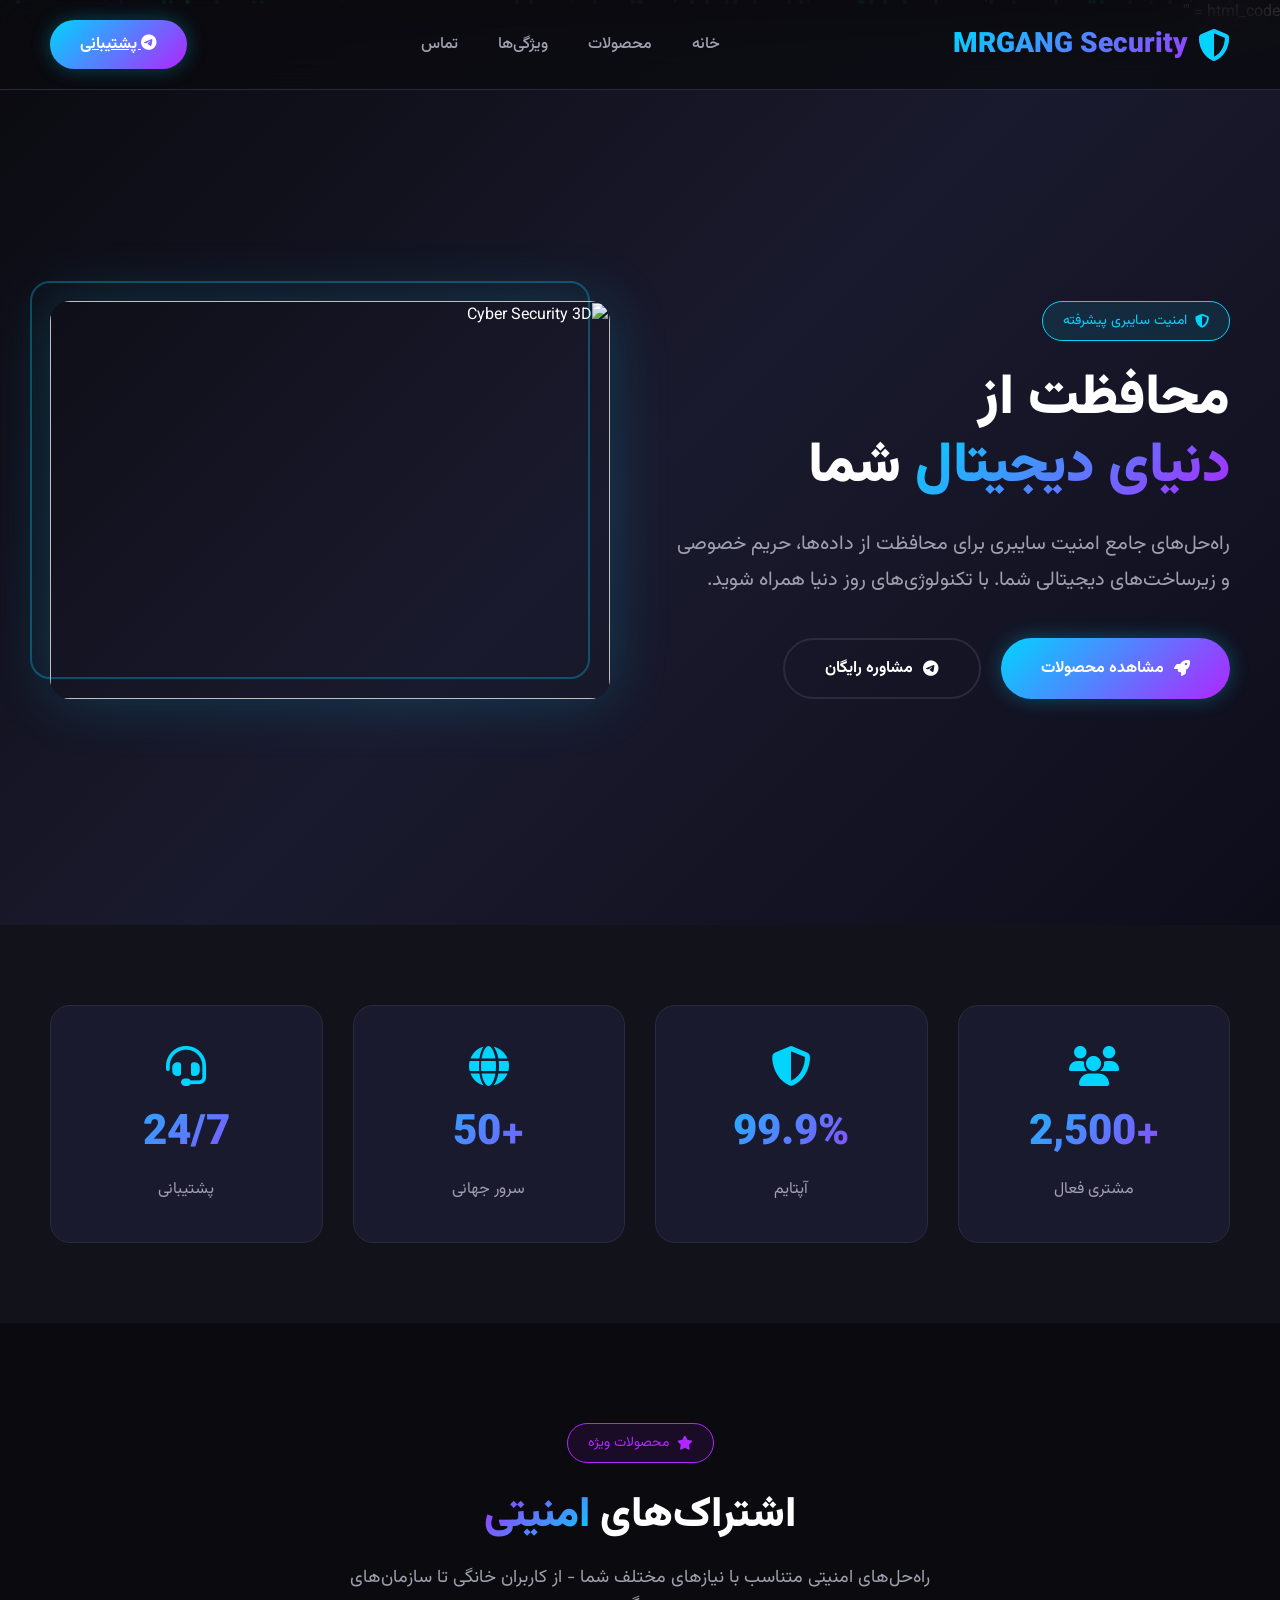
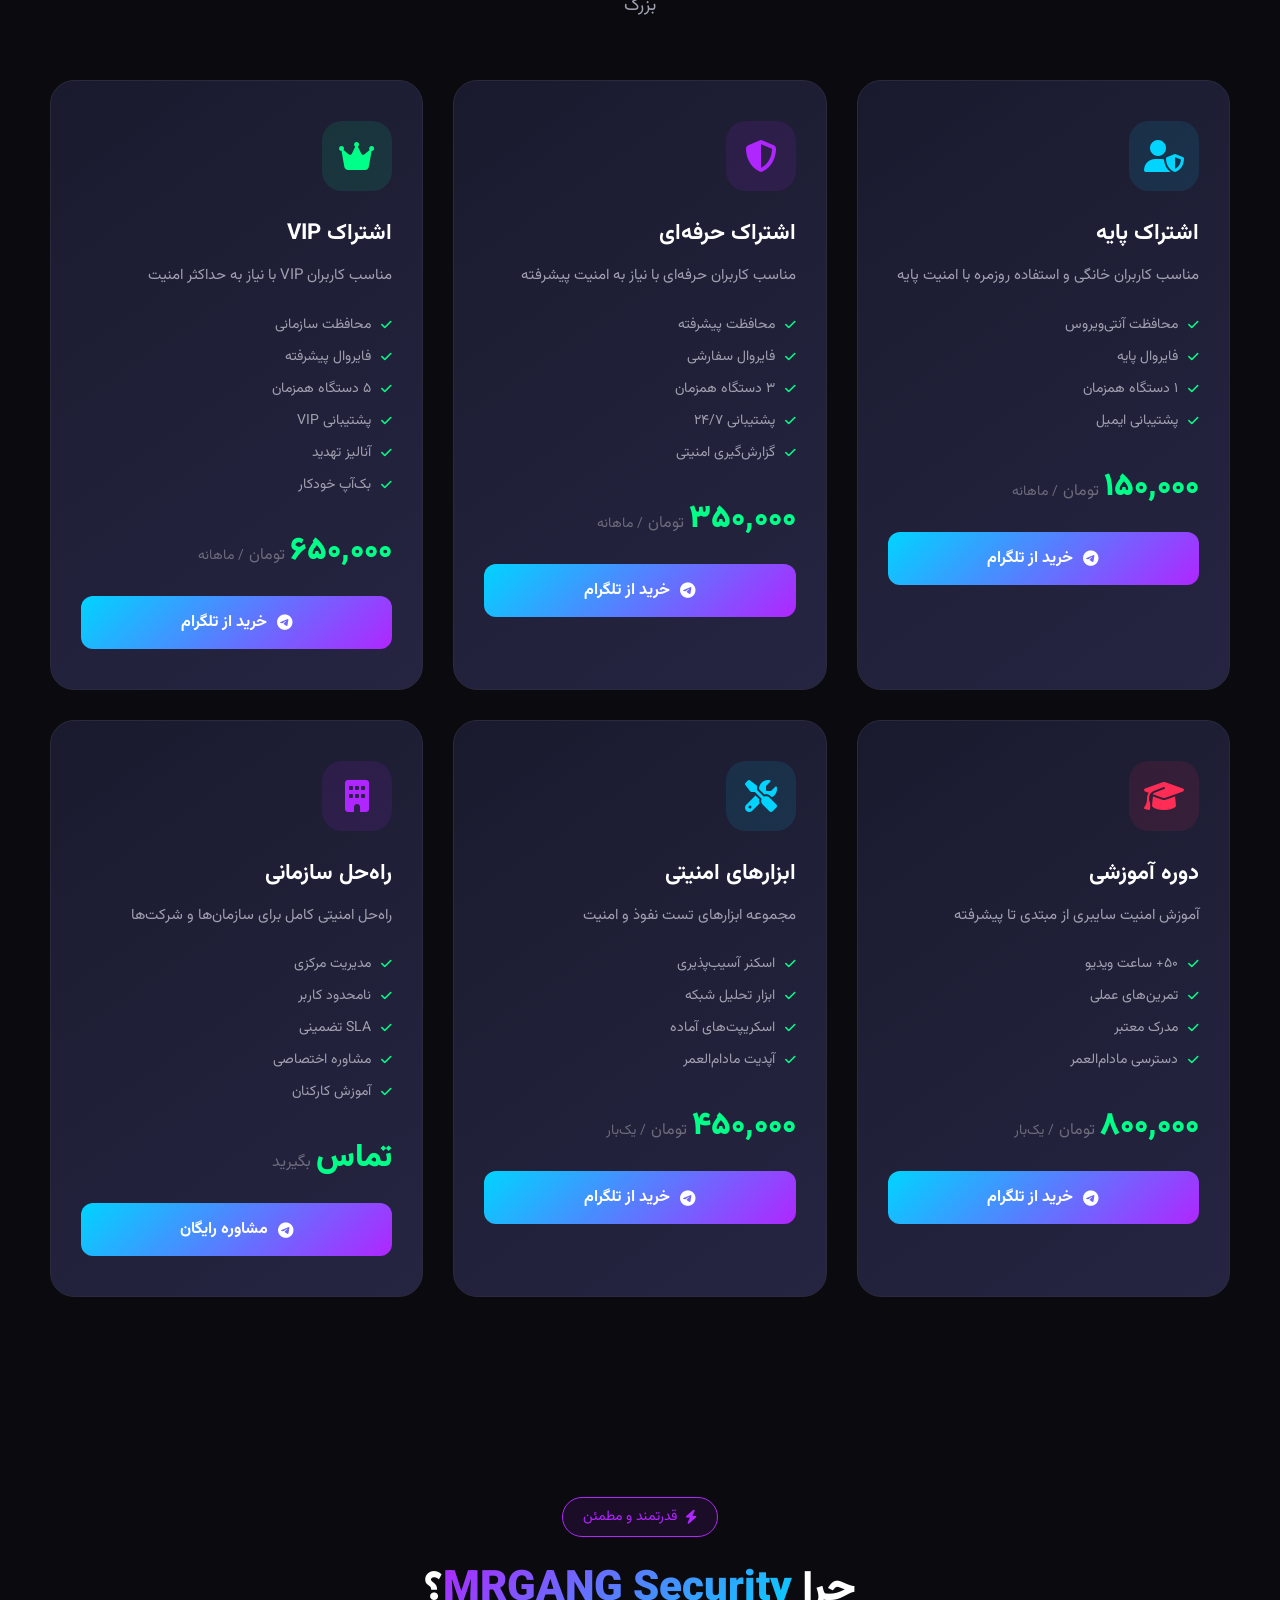
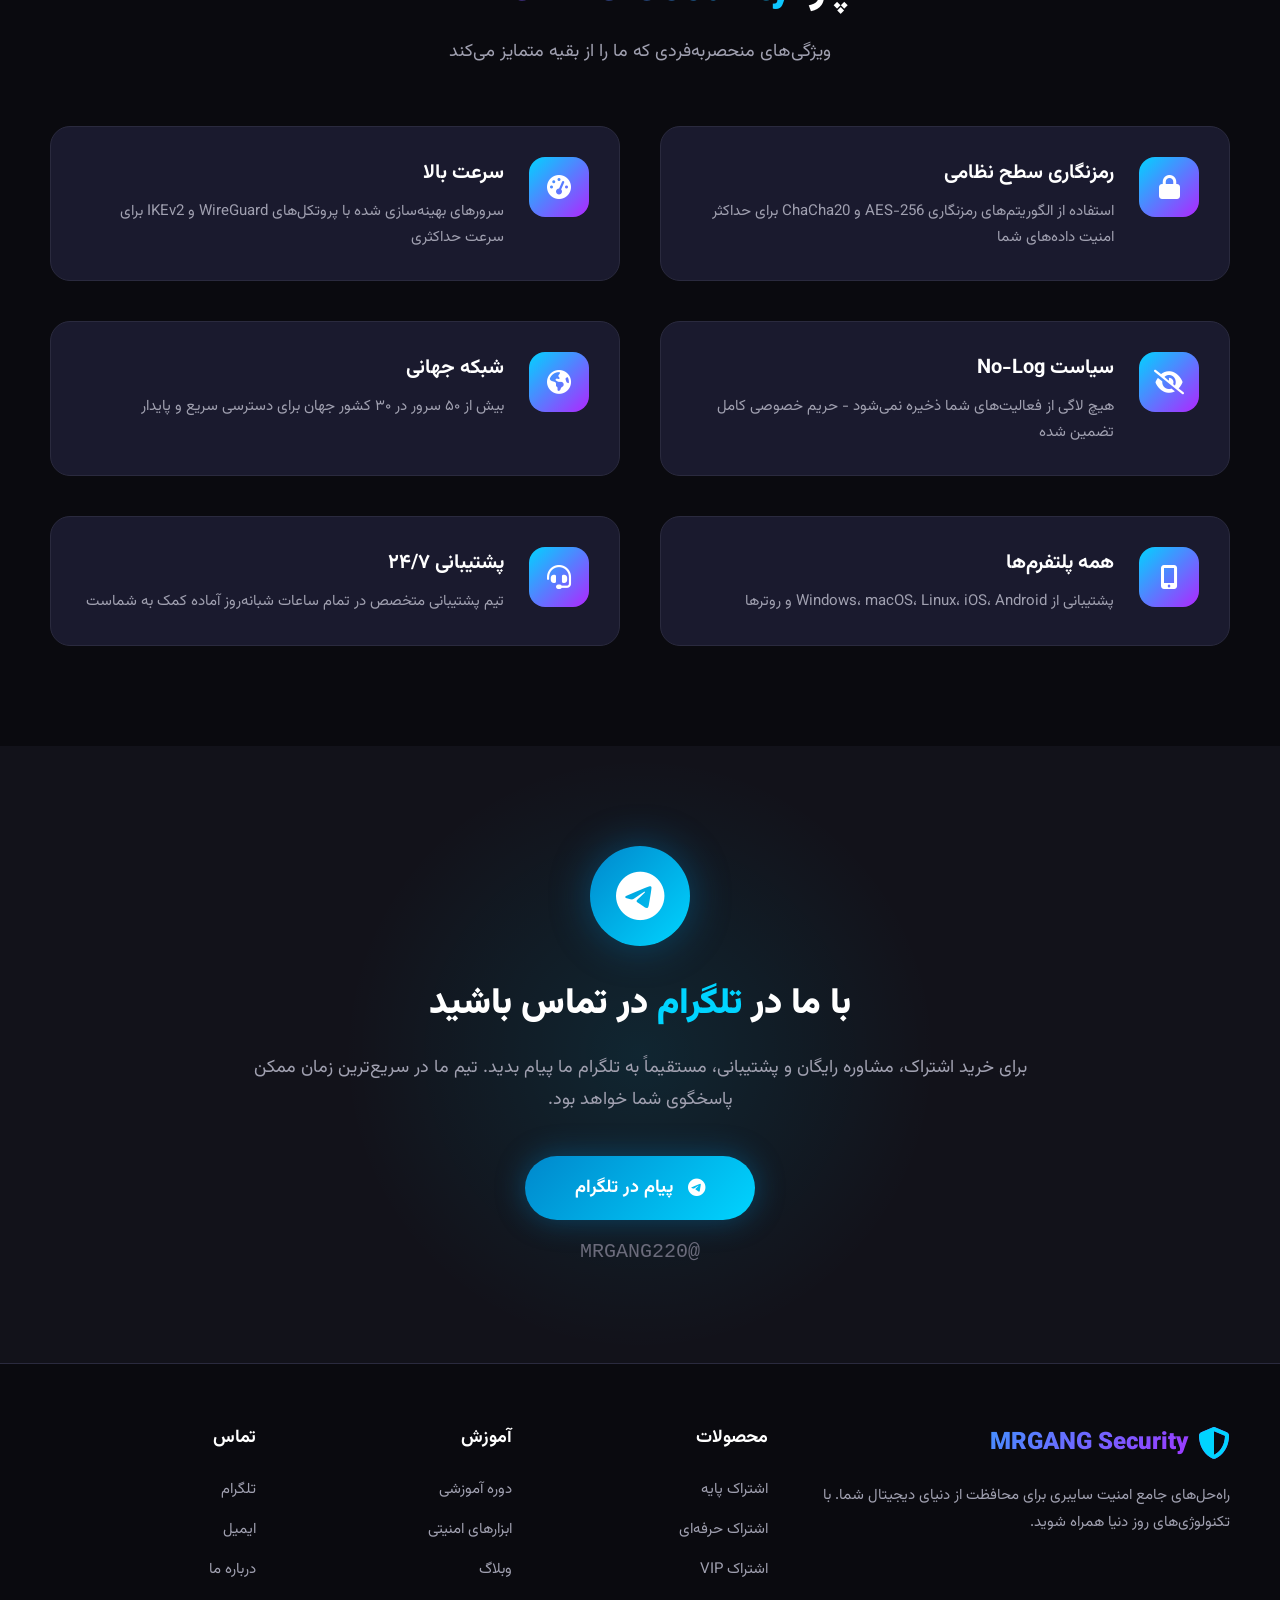
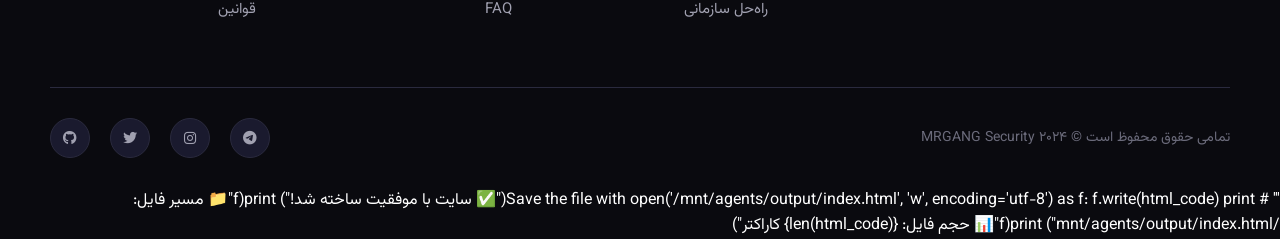
==== index.html @ d1b83704 "Create index.html" ====
html_code = '''<!DOCTYPE html>
<html lang="fa" dir="rtl">
<head>
    <meta charset="UTF-8">
    <meta name="viewport" content="width=device-width, initial-scale=1.0">
    <title>MRGANG Security | امنیت سایبری</title>
    <link href="https://fonts.googleapis.com/css2?family=Vazirmatn:wght@300;400;500;700;900&display=swap" rel="stylesheet">
    <link rel="stylesheet" href="https://cdnjs.cloudflare.com/ajax/libs/font-awesome/6.4.0/css/all.min.css">
    <style>
        :root {
            --bg-primary: #0a0a0f;
            --bg-secondary: #12121a;
            --bg-card: #1a1a2e;
            --bg-card-hover: #252542;
            --neon-blue: #00d4ff;
            --neon-purple: #b026ff;
            --neon-green: #00ff88;
            --neon-red: #ff2d55;
            --text-primary: #ffffff;
            --text-secondary: #a0a0b0;
            --text-muted: #6b6b7b;
            --border: #2a2a3e;
            --gradient-hero: linear-gradient(135deg, #0a0a0f 0%, #1a1a2e 50%, #0d0d1a 100%);
            --gradient-card: linear-gradient(145deg, #1a1a2e 0%, #252542 100%);
            --glow-blue: 0 0 20px rgba(0, 212, 255, 0.3);
            --glow-purple: 0 0 20px rgba(176, 38, 255, 0.3);
        }

        * {
            margin: 0;
            padding: 0;
            box-sizing: border-box;
        }

        body {
            font-family: 'Vazirmatn', sans-serif;
            background: var(--bg-primary);
            color: var(--text-primary);
            overflow-x: hidden;
        }

        /* Scrollbar */
        ::-webkit-scrollbar {
            width: 8px;
        }
        ::-webkit-scrollbar-track {
            background: var(--bg-primary);
        }
        ::-webkit-scrollbar-thumb {
            background: var(--neon-blue);
            border-radius: 4px;
        }

        /* Animations */
        @keyframes float {
            0%, 100% { transform: translateY(0px); }
            50% { transform: translateY(-20px); }
        }
        @keyframes pulse-glow {
            0%, 100% { box-shadow: 0 0 5px var(--neon-blue), 0 0 10px var(--neon-blue); }
            50% { box-shadow: 0 0 20px var(--neon-blue), 0 0 40px var(--neon-blue); }
        }
        @keyframes slide-up {
            from { opacity: 0; transform: translateY(30px); }
            to { opacity: 1; transform: translateY(0); }
        }
        @keyframes fade-in {
            from { opacity: 0; }
            to { opacity: 1; }
        }
        @keyframes gradient-shift {
            0% { background-position: 0% 50%; }
            50% { background-position: 100% 50%; }
            100% { background-position: 0% 50%; }
        }
        @keyframes typing {
            from { width: 0; }
            to { width: 100%; }
        }
        @keyframes blink {
            50% { border-color: transparent; }
        }
        @keyframes rotate-slow {
            from { transform: rotate(0deg); }
            to { transform: rotate(360deg); }
        }
        @keyframes particle-float {
            0% { transform: translateY(100vh) scale(0); opacity: 0; }
            10% { opacity: 1; }
            90% { opacity: 1; }
            100% { transform: translateY(-100vh) scale(1); opacity: 0; }
        }

        /* Particles Background */
        .particles {
            position: fixed;
            top: 0;
            left: 0;
            width: 100%;
            height: 100%;
            pointer-events: none;
            z-index: 0;
            overflow: hidden;
        }
        .particle {
            position: absolute;
            width: 4px;
            height: 4px;
            background: var(--neon-blue);
            border-radius: 50%;
            animation: particle-float 15s infinite linear;
            opacity: 0.6;
        }
        .particle:nth-child(2n) { background: var(--neon-purple); animation-duration: 20s; animation-delay: -5s; }
        .particle:nth-child(3n) { background: var(--neon-green); animation-duration: 25s; animation-delay: -10s; }
        .particle:nth-child(4n) { width: 2px; height: 2px; animation-duration: 18s; }

        /* Navbar */
        .navbar {
            position: fixed;
            top: 0;
            width: 100%;
            padding: 20px 50px;
            display: flex;
            justify-content: space-between;
            align-items: center;
            z-index: 1000;
            background: rgba(10, 10, 15, 0.8);
            backdrop-filter: blur(20px);
            border-bottom: 1px solid var(--border);
            transition: all 0.3s ease;
        }
        .navbar.scrolled {
            padding: 15px 50px;
            background: rgba(10, 10, 15, 0.95);
        }
        .logo {
            font-size: 28px;
            font-weight: 900;
            background: linear-gradient(135deg, var(--neon-blue), var(--neon-purple));
            -webkit-background-clip: text;
            -webkit-text-fill-color: transparent;
            display: flex;
            align-items: center;
            gap: 10px;
        }
        .logo i {
            font-size: 32px;
            -webkit-text-fill-color: var(--neon-blue);
        }
        .nav-links {
            display: flex;
            gap: 40px;
            list-style: none;
        }
        .nav-links a {
            color: var(--text-secondary);
            text-decoration: none;
            font-weight: 500;
            transition: all 0.3s ease;
            position: relative;
        }
        .nav-links a::after {
            content: '';
            position: absolute;
            bottom: -5px;
            right: 0;
            width: 0;
            height: 2px;
            background: var(--neon-blue);
            transition: width 0.3s ease;
        }
        .nav-links a:hover {
            color: var(--neon-blue);
        }
        .nav-links a:hover::after {
            width: 100%;
        }
        .nav-cta {
            padding: 12px 30px;
            background: linear-gradient(135deg, var(--neon-blue), var(--neon-purple));
            border: none;
            border-radius: 50px;
            color: white;
            font-family: 'Vazirmatn', sans-serif;
            font-weight: 700;
            cursor: pointer;
            transition: all 0.3s ease;
            box-shadow: var(--glow-blue);
        }
        .nav-cta:hover {
            transform: translateY(-2px);
            box-shadow: 0 0 30px rgba(0, 212, 255, 0.5);
        }

        /* Hero Section */
        .hero {
            min-height: 100vh;
            display: flex;
            align-items: center;
            justify-content: center;
            padding: 150px 50px 100px;
            position: relative;
            background: var(--gradient-hero);
        }
        .hero-content {
            display: grid;
            grid-template-columns: 1fr 1fr;
            gap: 60px;
            max-width: 1400px;
            width: 100%;
            align-items: center;
        }
        .hero-text {
            animation: slide-up 1s ease-out;
        }
        .hero-badge {
            display: inline-flex;
            align-items: center;
            gap: 8px;
            padding: 8px 20px;
            background: rgba(0, 212, 255, 0.1);
            border: 1px solid var(--neon-blue);
            border-radius: 50px;
            color: var(--neon-blue);
            font-size: 14px;
            margin-bottom: 25px;
            animation: fade-in 1.5s ease-out;
        }
        .hero-badge i {
            animation: pulse-glow 2s infinite;
        }
        .hero-title {
            font-size: 56px;
            font-weight: 900;
            line-height: 1.2;
            margin-bottom: 25px;
        }
        .hero-title span {
            background: linear-gradient(135deg, var(--neon-blue), var(--neon-purple));
            -webkit-background-clip: text;
            -webkit-text-fill-color: transparent;
        }
        .hero-subtitle {
            font-size: 20px;
            color: var(--text-secondary);
            line-height: 1.8;
            margin-bottom: 40px;
        }
        .hero-buttons {
            display: flex;
            gap: 20px;
        }
        .btn-primary {
            padding: 16px 40px;
            background: linear-gradient(135deg, var(--neon-blue), var(--neon-purple));
            border: none;
            border-radius: 50px;
            color: white;
            font-family: 'Vazirmatn', sans-serif;
            font-size: 16px;
            font-weight: 700;
            cursor: pointer;
            transition: all 0.3s ease;
            box-shadow: var(--glow-blue);
            text-decoration: none;
            display: inline-flex;
            align-items: center;
            gap: 10px;
        }
        .btn-primary:hover {
            transform: translateY(-3px);
            box-shadow: 0 0 40px rgba(0, 212, 255, 0.5);
        }
        .btn-secondary {
            padding: 16px 40px;
            background: transparent;
            border: 2px solid var(--border);
            border-radius: 50px;
            color: var(--text-primary);
            font-family: 'Vazirmatn', sans-serif;
            font-size: 16px;
            font-weight: 700;
            cursor: pointer;
            transition: all 0.3s ease;
            text-decoration: none;
            display: inline-flex;
            align-items: center;
            gap: 10px;
        }
        .btn-secondary:hover {
            border-color: var(--neon-blue);
            color: var(--neon-blue);
            box-shadow: var(--glow-blue);
        }

        .hero-image {
            position: relative;
            animation: float 6s ease-in-out infinite;
        }
        .hero-image img {
            width: 100%;
            max-width: 600px;
            border-radius: 20px;
            box-shadow: 0 0 60px rgba(0, 212, 255, 0.2);
        }
        .hero-image::before {
            content: '';
            position: absolute;
            top: -20px;
            left: -20px;
            right: 20px;
            bottom: 20px;
            border: 2px solid var(--neon-blue);
            border-radius: 20px;
            opacity: 0.3;
            animation: rotate-slow 20s linear infinite;
        }

        /* Stats Section */
        .stats {
            padding: 80px 50px;
            background: var(--bg-secondary);
            position: relative;
        }
        .stats-grid {
            display: grid;
            grid-template-columns: repeat(4, 1fr);
            gap: 30px;
            max-width: 1200px;
            margin: 0 auto;
        }
        .stat-card {
            text-align: center;
            padding: 40px 20px;
            background: var(--bg-card);
            border-radius: 20px;
            border: 1px solid var(--border);
            transition: all 0.3s ease;
        }
        .stat-card:hover {
            transform: translateY(-10px);
            border-color: var(--neon-blue);
            box-shadow: var(--glow-blue);
        }
        .stat-icon {
            font-size: 40px;
            color: var(--neon-blue);
            margin-bottom: 15px;
        }
        .stat-number {
            font-size: 42px;
            font-weight: 900;
            background: linear-gradient(135deg, var(--neon-blue), var(--neon-purple));
            -webkit-background-clip: text;
            -webkit-text-fill-color: transparent;
            margin-bottom: 10px;
        }
        .stat-label {
            color: var(--text-secondary);
            font-size: 16px;
        }

        /* Products Section */
        .products {
            padding: 100px 50px;
            position: relative;
        }
        .section-header {
            text-align: center;
            margin-bottom: 60px;
        }
        .section-badge {
            display: inline-flex;
            align-items: center;
            gap: 8px;
            padding: 8px 20px;
            background: rgba(176, 38, 255, 0.1);
            border: 1px solid var(--neon-purple);
            border-radius: 50px;
            color: var(--neon-purple);
            font-size: 14px;
            margin-bottom: 20px;
        }
        .section-title {
            font-size: 42px;
            font-weight: 900;
            margin-bottom: 15px;
        }
        .section-title span {
            background: linear-gradient(135deg, var(--neon-purple), var(--neon-blue));
            -webkit-background-clip: text;
            -webkit-text-fill-color: transparent;
        }
        .section-desc {
            color: var(--text-secondary);
            font-size: 18px;
            max-width: 600px;
            margin: 0 auto;
        }

        .products-grid {
            display: grid;
            grid-template-columns: repeat(3, 1fr);
            gap: 30px;
            max-width: 1200px;
            margin: 0 auto;
        }
        .product-card {
            background: var(--gradient-card);
            border-radius: 24px;
            border: 1px solid var(--border);
            padding: 40px 30px;
            transition: all 0.4s ease;
            position: relative;
            overflow: hidden;
        }
        .product-card::before {
            content: '';
            position: absolute;
            top: 0;
            left: 0;
            width: 100%;
            height: 4px;
            background: linear-gradient(90deg, var(--neon-blue), var(--neon-purple));
            transform: scaleX(0);
            transition: transform 0.4s ease;
        }
        .product-card:hover::before {
            transform: scaleX(1);
        }
        .product-card:hover {
            transform: translateY(-10px);
            border-color: var(--neon-blue);
            box-shadow: var(--glow-blue);
        }
        .product-icon {
            width: 70px;
            height: 70px;
            border-radius: 20px;
            display: flex;
            align-items: center;
            justify-content: center;
            font-size: 32px;
            margin-bottom: 25px;
            background: rgba(0, 212, 255, 0.1);
            color: var(--neon-blue);
        }
        .product-card:nth-child(2) .product-icon { background: rgba(176, 38, 255, 0.1); color: var(--neon-purple); }
        .product-card:nth-child(3) .product-icon { background: rgba(0, 255, 136, 0.1); color: var(--neon-green); }
        .product-card:nth-child(4) .product-icon { background: rgba(255, 45, 85, 0.1); color: var(--neon-red); }
        .product-card:nth-child(5) .product-icon { background: rgba(0, 212, 255, 0.1); color: var(--neon-blue); }
        .product-card:nth-child(6) .product-icon { background: rgba(176, 38, 255, 0.1); color: var(--neon-purple); }
        .product-name {
            font-size: 22px;
            font-weight: 700;
            margin-bottom: 12px;
        }
        .product-desc {
            color: var(--text-secondary);
            font-size: 15px;
            line-height: 1.7;
            margin-bottom: 25px;
        }
        .product-features {
            list-style: none;
            margin-bottom: 30px;
        }
        .product-features li {
            display: flex;
            align-items: center;
            gap: 10px;
            color: var(--text-secondary);
            font-size: 14px;
            margin-bottom: 10px;
        }
        .product-features li i {
            color: var(--neon-green);
            font-size: 12px;
        }
        .product-price {
            display: flex;
            align-items: baseline;
            gap: 5px;
            margin-bottom: 20px;
        }
        .price {
            font-size: 32px;
            font-weight: 900;
            color: var(--neon-green);
        }
        .currency {
            font-size: 16px;
            color: var(--text-muted);
        }
        .period {
            font-size: 14px;
            color: var(--text-muted);
        }
        .buy-btn {
            width: 100%;
            padding: 14px;
            background: linear-gradient(135deg, var(--neon-blue), var(--neon-purple));
            border: none;
            border-radius: 12px;
            color: white;
            font-family: 'Vazirmatn', sans-serif;
            font-size: 16px;
            font-weight: 700;
            cursor: pointer;
            transition: all 0.3s ease;
            display: flex;
            align-items: center;
            justify-content: center;
            gap: 10px;
            text-decoration: none;
        }
        .buy-btn:hover {
            transform: scale(1.02);
            box-shadow: 0 0 30px rgba(0, 212, 255, 0.4);
        }

        /* Telegram Section */
        .telegram-section {
            padding: 100px 50px;
            background: var(--bg-secondary);
            position: relative;
            overflow: hidden;
        }
        .telegram-section::before {
            content: '';
            position: absolute;
            top: 50%;
            left: 50%;
            transform: translate(-50%, -50%);
            width: 600px;
            height: 600px;
            background: radial-gradient(circle, rgba(0, 212, 255, 0.1) 0%, transparent 70%);
            pointer-events: none;
        }
        .telegram-container {
            max-width: 800px;
            margin: 0 auto;
            text-align: center;
            position: relative;
            z-index: 1;
        }
        .telegram-icon {
            width: 100px;
            height: 100px;
            background: linear-gradient(135deg, #0088cc, #00d4ff);
            border-radius: 50%;
            display: flex;
            align-items: center;
            justify-content: center;
            font-size: 50px;
            color: white;
            margin: 0 auto 30px;
            box-shadow: 0 0 40px rgba(0, 136, 204, 0.4);
            animation: float 4s ease-in-out infinite;
        }
        .telegram-title {
            font-size: 36px;
            font-weight: 900;
            margin-bottom: 20px;
        }
        .telegram-title span {
            color: #00d4ff;
        }
        .telegram-desc {
            color: var(--text-secondary);
            font-size: 18px;
            line-height: 1.8;
            margin-bottom: 40px;
        }
        .telegram-btn {
            display: inline-flex;
            align-items: center;
            gap: 15px;
            padding: 18px 50px;
            background: linear-gradient(135deg, #0088cc, #00d4ff);
            border: none;
            border-radius: 50px;
            color: white;
            font-family: 'Vazirmatn', sans-serif;
            font-size: 18px;
            font-weight: 700;
            cursor: pointer;
            transition: all 0.3s ease;
            text-decoration: none;
            box-shadow: 0 0 30px rgba(0, 136, 204, 0.4);
        }
        .telegram-btn:hover {
            transform: translateY(-3px);
            box-shadow: 0 0 50px rgba(0, 136, 204, 0.6);
        }
        .telegram-username {
            margin-top: 20px;
            font-size: 20px;
            color: var(--text-muted);
            font-family: monospace;
        }

        /* Features Section */
        .features {
            padding: 100px 50px;
        }
        .features-grid {
            display: grid;
            grid-template-columns: repeat(2, 1fr);
            gap: 40px;
            max-width: 1200px;
            margin: 0 auto;
        }
        .feature-item {
            display: flex;
            gap: 25px;
            padding: 30px;
            background: var(--bg-card);
            border-radius: 20px;
            border: 1px solid var(--border);
            transition: all 0.3s ease;
        }
        .feature-item:hover {
            border-color: var(--neon-blue);
            transform: translateX(-10px);
            box-shadow: var(--glow-blue);
        }
        .feature-icon {
            min-width: 60px;
            height: 60px;
            border-radius: 16px;
            background: linear-gradient(135deg, var(--neon-blue), var(--neon-purple));
            display: flex;
            align-items: center;
            justify-content: center;
            font-size: 24px;
            color: white;
        }
        .feature-content h3 {
            font-size: 20px;
            font-weight: 700;
            margin-bottom: 10px;
        }
        .feature-content p {
            color: var(--text-secondary);
            font-size: 15px;
            line-height: 1.7;
        }

        /* Footer */
        .footer {
            padding: 60px 50px 30px;
            background: var(--bg-primary);
            border-top: 1px solid var(--border);
        }
        .footer-content {
            max-width: 1200px;
            margin: 0 auto;
            display: grid;
            grid-template-columns: 2fr 1fr 1fr 1fr;
            gap: 50px;
            margin-bottom: 50px;
        }
        .footer-brand .logo {
            margin-bottom: 20px;
            font-size: 24px;
        }
        .footer-brand p {
            color: var(--text-secondary);
            line-height: 1.8;
            font-size: 15px;
        }
        .footer-links h4 {
            font-size: 18px;
            font-weight: 700;
            margin-bottom: 25px;
            color: var(--text-primary);
        }
        .footer-links ul {
            list-style: none;
        }
        .footer-links li {
            margin-bottom: 15px;
        }
        .footer-links a {
            color: var(--text-secondary);
            text-decoration: none;
            transition: all 0.3s ease;
            font-size: 15px;
        }
        .footer-links a:hover {
            color: var(--neon-blue);
            padding-right: 5px;
        }
        .footer-bottom {
            max-width: 1200px;
            margin: 0 auto;
            padding-top: 30px;
            border-top: 1px solid var(--border);
            display: flex;
            justify-content: space-between;
            align-items: center;
            color: var(--text-muted);
            font-size: 14px;
        }
        .social-links {
            display: flex;
            gap: 20px;
        }
        .social-links a {
            width: 40px;
            height: 40px;
            border-radius: 50%;
            background: var(--bg-card);
            border: 1px solid var(--border);
            display: flex;
            align-items: center;
            justify-content: center;
            color: var(--text-secondary);
            text-decoration: none;
            transition: all 0.3s ease;
        }
        .social-links a:hover {
            background: var(--neon-blue);
            color: var(--bg-primary);
            border-color: var(--neon-blue);
            transform: translateY(-3px);
        }

        /* Mobile Menu */
        .mobile-menu-btn {
            display: none;
            font-size: 24px;
            color: var(--text-primary);
            cursor: pointer;
            background: none;
            border: none;
        }

        /* Responsive */
        @media (max-width: 1024px) {
            .hero-content {
                grid-template-columns: 1fr;
                text-align: center;
            }
            .hero-image {
                order: -1;
            }
            .hero-buttons {
                justify-content: center;
            }
            .products-grid {
                grid-template-columns: repeat(2, 1fr);
            }
            .stats-grid {
                grid-template-columns: repeat(2, 1fr);
            }
            .features-grid {
                grid-template-columns: 1fr;
            }
            .footer-content {
                grid-template-columns: 1fr 1fr;
            }
        }

        @media (max-width: 768px) {
            .navbar {
                padding: 15px 20px;
            }
            .nav-links {
                display: none;
            }
            .mobile-menu-btn {
                display: block;
            }
            .hero {
                padding: 120px 20px 60px;
            }
            .hero-title {
                font-size: 36px;
            }
            .hero-buttons {
                flex-direction: column;
            }
            .products-grid {
                grid-template-columns: 1fr;
            }
            .stats-grid {
                grid-template-columns: 1fr;
            }
            .footer-content {
                grid-template-columns: 1fr;
                text-align: center;
            }
            .social-links {
                justify-content: center;
            }
            .footer-bottom {
                flex-direction: column;
                gap: 20px;
                text-align: center;
            }
        }

        /* Modal */
        .modal-overlay {
            display: none;
            position: fixed;
            top: 0;
            left: 0;
            width: 100%;
            height: 100%;
            background: rgba(0, 0, 0, 0.8);
            backdrop-filter: blur(10px);
            z-index: 2000;
            justify-content: center;
            align-items: center;
            padding: 20px;
        }
        .modal-overlay.active {
            display: flex;
        }
        .modal {
            background: var(--bg-card);
            border-radius: 24px;
            border: 1px solid var(--border);
            padding: 40px;
            max-width: 500px;
            width: 100%;
            text-align: center;
            animation: slide-up 0.3s ease-out;
        }
        .modal-icon {
            width: 80px;
            height: 80px;
            background: linear-gradient(135deg, var(--neon-blue), var(--neon-purple));
            border-radius: 50%;
            display: flex;
            align-items: center;
            justify-content: center;
            font-size: 36px;
            color: white;
            margin: 0 auto 25px;
        }
        .modal h3 {
            font-size: 24px;
            margin-bottom: 15px;
        }
        .modal p {
            color: var(--text-secondary);
            margin-bottom: 30px;
            line-height: 1.7;
        }
        .modal-btn {
            display: inline-flex;
            align-items: center;
            gap: 10px;
            padding: 14px 40px;
            background: linear-gradient(135deg, #0088cc, #00d4ff);
            border: none;
            border-radius: 50px;
            color: white;
            font-family: 'Vazirmatn', sans-serif;
            font-size: 16px;
            font-weight: 700;
            cursor: pointer;
            text-decoration: none;
            transition: all 0.3s ease;
        }
        .modal-btn:hover {
            transform: translateY(-2px);
            box-shadow: 0 0 30px rgba(0, 136, 204, 0.4);
        }
        .modal-close {
            position: absolute;
            top: 20px;
            left: 20px;
            width: 40px;
            height: 40px;
            border-radius: 50%;
            background: var(--bg-card);
            border: 1px solid var(--border);
            color: var(--text-secondary);
            font-size: 20px;
            cursor: pointer;
            display: flex;
            align-items: center;
            justify-content: center;
            transition: all 0.3s ease;
        }
        .modal-close:hover {
            background: var(--neon-red);
            color: white;
            border-color: var(--neon-red);
        }
    </style>
</head>
<body>
    <!-- Particles -->
    <div class="particles" id="particles"></div>

    <!-- Navbar -->
    <nav class="navbar" id="navbar">
        <div class="logo">
            <i class="fas fa-shield-alt"></i>
            MRGANG Security
        </div>
        <ul class="nav-links">
            <li><a href="#home">خانه</a></li>
            <li><a href="#products">محصولات</a></li>
            <li><a href="#features">ویژگی‌ها</a></li>
            <li><a href="#telegram">تماس</a></li>
        </ul>
        <a href="https://t.me/MRGANG220" target="_blank" class="nav-cta">
            <i class="fab fa-telegram"></i>
            پشتیبانی
        </a>
        <button class="mobile-menu-btn" onclick="toggleMobileMenu()">
            <i class="fas fa-bars"></i>
        </button>
    </nav>

    <!-- Hero Section -->
    <section class="hero" id="home">
        <div class="hero-content">
            <div class="hero-text">
                <div class="hero-badge">
                    <i class="fas fa-shield-alt"></i>
                    امنیت سایبری پیشرفته
                </div>
                <h1 class="hero-title">
                    محافظت از<br>
                    <span>دنیای دیجیتال</span> شما
                </h1>
                <p class="hero-subtitle">
                    راه‌حل‌های جامع امنیت سایبری برای محافظت از داده‌ها، حریم خصوصی و زیرساخت‌های دیجیتالی شما. با تکنولوژی‌های روز دنیا همراه شوید.
                </p>
                <div class="hero-buttons">
                    <a href="#products" class="btn-primary">
                        <i class="fas fa-rocket"></i>
                        مشاهده محصولات
                    </a>
                    <a href="#telegram" class="btn-secondary">
                        <i class="fab fa-telegram"></i>
                        مشاوره رایگان
                    </a>
                </div>
            </div>
            <div class="hero-image">
                <img src="https://kimi-web-img.moonshot.cn/img/thumbs.dreamstime.com/8672d2d347dce867aaa1effc1464631106b1eba7.jpg" alt="Cyber Security 3D">
            </div>
        </div>
    </section>

    <!-- Stats Section -->
    <section class="stats">
        <div class="stats-grid">
            <div class="stat-card">
                <div class="stat-icon"><i class="fas fa-users"></i></div>
                <div class="stat-number">+2,500</div>
                <div class="stat-label">مشتری فعال</div>
            </div>
            <div class="stat-card">
                <div class="stat-icon"><i class="fas fa-shield-alt"></i></div>
                <div class="stat-number">99.9%</div>
                <div class="stat-label">آپتایم</div>
            </div>
            <div class="stat-card">
                <div class="stat-icon"><i class="fas fa-globe"></i></div>
                <div class="stat-number">+50</div>
                <div class="stat-label">سرور جهانی</div>
            </div>
            <div class="stat-card">
                <div class="stat-icon"><i class="fas fa-headset"></i></div>
                <div class="stat-number">24/7</div>
                <div class="stat-label">پشتیبانی</div>
            </div>
        </div>
    </section>

    <!-- Products Section -->
    <section class="products" id="products">
        <div class="section-header">
            <div class="section-badge">
                <i class="fas fa-star"></i>
                محصولات ویژه
            </div>
            <h2 class="section-title">
                اشتراک‌های <span>امنیتی</span>
            </h2>
            <p class="section-desc">
                راه‌حل‌های امنیتی متناسب با نیازهای مختلف شما - از کاربران خانگی تا سازمان‌های بزرگ
            </p>
        </div>
        <div class="products-grid">
            <!-- Product 1 -->
            <div class="product-card">
                <div class="product-icon"><i class="fas fa-user-shield"></i></div>
                <h3 class="product-name">اشتراک پایه</h3>
                <p class="product-desc">مناسب کاربران خانگی و استفاده روزمره با امنیت پایه</p>
                <ul class="product-features">
                    <li><i class="fas fa-check"></i> محافظت آنتی‌ویروس</li>
                    <li><i class="fas fa-check"></i> فایروال پایه</li>
                    <li><i class="fas fa-check"></i> ۱ دستگاه همزمان</li>
                    <li><i class="fas fa-check"></i> پشتیبانی ایمیل</li>
                </ul>
                <div class="product-price">
                    <span class="price">۱۵۰,۰۰۰</span>
                    <span class="currency">تومان</span>
                    <span class="period">/ ماهانه</span>
                </div>
                <a href="https://t.me/MRGANG220" target="_blank" class="buy-btn">
                    <i class="fab fa-telegram"></i>
                    خرید از تلگرام
                </a>
            </div>

            <!-- Product 2 - Popular -->
            <div class="product-card">
                <div class="product-icon"><i class="fas fa-shield-alt"></i></div>
                <h3 class="product-name">اشتراک حرفه‌ای</h3>
                <p class="product-desc">مناسب کاربران حرفه‌ای با نیاز به امنیت پیشرفته</p>
                <ul class="product-features">
                    <li><i class="fas fa-check"></i> محافظت پیشرفته</li>
                    <li><i class="fas fa-check"></i> فایروال سفارشی</li>
                    <li><i class="fas fa-check"></i> ۳ دستگاه همزمان</li>
                    <li><i class="fas fa-check"></i> پشتیبانی ۲۴/۷</li>
                    <li><i class="fas fa-check"></i> گزارش‌گیری امنیتی</li>
                </ul>
                <div class="product-price">
                    <span class="price">۳۵۰,۰۰۰</span>
                    <span class="currency">تومان</span>
                    <span class="period">/ ماهانه</span>
                </div>
                <a href="https://t.me/MRGANG220" target="_blank" class="buy-btn">
                    <i class="fab fa-telegram"></i>
                    خرید از تلگرام
                </a>
            </div>

            <!-- Product 3 -->
            <div class="product-card">
                <div class="product-icon"><i class="fas fa-crown"></i></div>
                <h3 class="product-name">اشتراک VIP</h3>
                <p class="product-desc">مناسب کاربران VIP با نیاز به حداکثر امنیت</p>
                <ul class="product-features">
                    <li><i class="fas fa-check"></i> محافظت سازمانی</li>
                    <li><i class="fas fa-check"></i> فایروال پیشرفته</li>
                    <li><i class="fas fa-check"></i> ۵ دستگاه همزمان</li>
                    <li><i class="fas fa-check"></i> پشتیبانی VIP</li>
                    <li><i class="fas fa-check"></i> آنالیز تهدید</li>
                    <li><i class="fas fa-check"></i> بک‌آپ خودکار</li>
                </ul>
                <div class="product-price">
                    <span class="price">۶۵۰,۰۰۰</span>
                    <span class="currency">تومان</span>
                    <span class="period">/ ماهانه</span>
                </div>
                <a href="https://t.me/MRGANG220" target="_blank" class="buy-btn">
                    <i class="fab fa-telegram"></i>
                    خرید از تلگرام
                </a>
            </div>

            <!-- Product 4 -->
            <div class="product-card">
                <div class="product-icon"><i class="fas fa-graduation-cap"></i></div>
                <h3 class="product-name">دوره آموزشی</h3>
                <p class="product-desc">آموزش امنیت سایبری از مبتدی تا پیشرفته</p>
                <ul class="product-features">
                    <li><i class="fas fa-check"></i> ۵۰+ ساعت ویدیو</li>
                    <li><i class="fas fa-check"></i> تمرین‌های عملی</li>
                    <li><i class="fas fa-check"></i> مدرک معتبر</li>
                    <li><i class="fas fa-check"></i> دسترسی مادام‌العمر</li>
                </ul>
                <div class="product-price">
                    <span class="price">۸۰۰,۰۰۰</span>
                    <span class="currency">تومان</span>
                    <span class="period">/ یک‌بار</span>
                </div>
                <a href="https://t.me/MRGANG220" target="_blank" class="buy-btn">
                    <i class="fab fa-telegram"></i>
                    خرید از تلگرام
                </a>
            </div>

            <!-- Product 5 -->
            <div class="product-card">
                <div class="product-icon"><i class="fas fa-tools"></i></div>
                <h3 class="product-name">ابزارهای امنیتی</h3>
                <p class="product-desc">مجموعه ابزارهای تست نفوذ و امنیت</p>
                <ul class="product-features">
                    <li><i class="fas fa-check"></i> اسکنر آسیب‌پذیری</li>
                    <li><i class="fas fa-check"></i> ابزار تحلیل شبکه</li>
                    <li><i class="fas fa-check"></i> اسکریپت‌های آماده</li>
                    <li><i class="fas fa-check"></i> آپدیت مادام‌العمر</li>
                </ul>
                <div class="product-price">
                    <span class="price">۴۵۰,۰۰۰</span>
                    <span class="currency">تومان</span>
                    <span class="period">/ یک‌بار</span>
                </div>
                <a href="https://t.me/MRGANG220" target="_blank" class="buy-btn">
                    <i class="fab fa-telegram"></i>
                    خرید از تلگرام
                </a>
            </div>

            <!-- Product 6 -->
            <div class="product-card">
                <div class="product-icon"><i class="fas fa-building"></i></div>
                <h3 class="product-name">راه‌حل سازمانی</h3>
                <p class="product-desc">راه‌حل امنیتی کامل برای سازمان‌ها و شرکت‌ها</p>
                <ul class="product-features">
                    <li><i class="fas fa-check"></i> مدیریت مرکزی</li>
                    <li><i class="fas fa-check"></i> نامحدود کاربر</li>
                    <li><i class="fas fa-check"></i> SLA تضمینی</li>
                    <li><i class="fas fa-check"></i> مشاوره اختصاصی</li>
                    <li><i class="fas fa-check"></i> آموزش کارکنان</li>
                </ul>
                <div class="product-price">
                    <span class="price">تماس</span>
                    <span class="currency">بگیرید</span>
                </div>
                <a href="https://t.me/MRGANG220" target="_blank" class="buy-btn">
                    <i class="fab fa-telegram"></i>
                    مشاوره رایگان
                </a>
            </div>
        </div>
    </section>

    <!-- Features Section -->
    <section class="features" id="features">
        <div class="section-header">
            <div class="section-badge">
                <i class="fas fa-bolt"></i>
                قدرتمند و مطمئن
            </div>
            <h2 class="section-title">
                چرا <span>MRGANG Security</span>؟
            </h2>
            <p class="section-desc">
                ویژگی‌های منحصربه‌فردی که ما را از بقیه متمایز می‌کند
            </p>
        </div>
        <div class="features-grid">
            <div class="feature-item">
                <div class="feature-icon"><i class="fas fa-lock"></i></div>
                <div class="feature-content">
                    <h3>رمزنگاری سطح نظامی</h3>
                    <p>استفاده از الگوریتم‌های رمزنگاری AES-256 و ChaCha20 برای حداکثر امنیت داده‌های شما</p>
                </div>
            </div>
            <div class="feature-item">
                <div class="feature-icon"><i class="fas fa-tachometer-alt"></i></div>
                <div class="feature-content">
                    <h3>سرعت بالا</h3>
                    <p>سرورهای بهینه‌سازی شده با پروتکل‌های WireGuard و IKEv2 برای سرعت حداکثری</p>
                </div>
            </div>
            <div class="feature-item">
                <div class="feature-icon"><i class="fas fa-eye-slash"></i></div>
                <div class="feature-content">
                    <h3>سیاست No-Log</h3>
                    <p>هیچ لاگی از فعالیت‌های شما ذخیره نمی‌شود - حریم خصوصی کامل تضمین شده</p>
                </div>
            </div>
            <div class="feature-item">
                <div class="feature-icon"><i class="fas fa-globe-americas"></i></div>
                <div class="feature-content">
                    <h3>شبکه جهانی</h3>
                    <p>بیش از ۵۰ سرور در ۳۰ کشور جهان برای دسترسی سریع و پایدار</p>
                </div>
            </div>
            <div class="feature-item">
                <div class="feature-icon"><i class="fas fa-mobile-alt"></i></div>
                <div class="feature-content">
                    <h3>همه پلتفرم‌ها</h3>
                    <p>پشتیبانی از Windows، macOS، Linux، iOS، Android و روترها</p>
                </div>
            </div>
            <div class="feature-item">
                <div class="feature-icon"><i class="fas fa-headset"></i></div>
                <div class="feature-content">
                    <h3>پشتیبانی ۲۴/۷</h3>
                    <p>تیم پشتیبانی متخصص در تمام ساعات شبانه‌روز آماده کمک به شماست</p>
                </div>
            </div>
        </div>
    </section>

    <!-- Telegram Section -->
    <section class="telegram-section" id="telegram">
        <div class="telegram-container">
            <div class="telegram-icon">
                <i class="fab fa-telegram"></i>
            </div>
            <h2 class="telegram-title">
                با ما در <span>تلگرام</span> در تماس باشید
            </h2>
            <p class="telegram-desc">
                برای خرید اشتراک، مشاوره رایگان و پشتیبانی، مستقیماً به تلگرام ما پیام بدید. تیم ما در سریع‌ترین زمان ممکن پاسخگوی شما خواهد بود.
            </p>
            <a href="https://t.me/MRGANG220" target="_blank" class="telegram-btn">
                <i class="fab fa-telegram"></i>
                پیام در تلگرام
            </a>
            <div class="telegram-username">@MRGANG220</div>
        </div>
    </section>

    <!-- Footer -->
    <footer class="footer">
        <div class="footer-content">
            <div class="footer-brand">
                <div class="logo">
                    <i class="fas fa-shield-alt"></i>
                    MRGANG Security
                </div>
                <p>راه‌حل‌های جامع امنیت سایبری برای محافظت از دنیای دیجیتال شما. با تکنولوژی‌های روز دنیا همراه شوید.</p>
            </div>
            <div class="footer-links">
                <h4>محصولات</h4>
                <ul>
                    <li><a href="#products">اشتراک پایه</a></li>
                    <li><a href="#products">اشتراک حرفه‌ای</a></li>
                    <li><a href="#products">اشتراک VIP</a></li>
                    <li><a href="#products">راه‌حل سازمانی</a></li>
                </ul>
            </div>
            <div class="footer-links">
                <h4>آموزش</h4>
                <ul>
                    <li><a href="#products">دوره آموزشی</a></li>
                    <li><a href="#products">ابزارهای امنیتی</a></li>
                    <li><a href="#">وبلاگ</a></li>
                    <li><a href="#">FAQ</a></li>
                </ul>
            </div>
            <div class="footer-links">
                <h4>تماس</h4>
                <ul>
                    <li><a href="https://t.me/MRGANG220" target="_blank">تلگرام</a></li>
                    <li><a href="#">ایمیل</a></li>
                    <li><a href="#">درباره ما</a></li>
                    <li><a href="#">قوانین</a></li>
                </ul>
            </div>
        </div>
        <div class="footer-bottom">
            <div>تمامی حقوق محفوظ است © ۲۰۲۴ MRGANG Security</div>
            <div class="social-links">
                <a href="https://t.me/MRGANG220" target="_blank"><i class="fab fa-telegram"></i></a>
                <a href="#"><i class="fab fa-instagram"></i></a>
                <a href="#"><i class="fab fa-twitter"></i></a>
                <a href="#"><i class="fab fa-github"></i></a>
            </div>
        </div>
    </footer>

    <!-- Modal -->
    <div class="modal-overlay" id="modal">
        <div class="modal">
            <button class="modal-close" onclick="closeModal()">×</button>
            <div class="modal-icon"><i class="fab fa-telegram"></i></div>
            <h3>خرید از طریق تلگرام</h3>
            <p>برای تکمیل خرید، لطفاً به تلگرام ما پیام بدید و نام محصول مورد نظر را ارسال کنید. تیم ما در سریع‌ترین زمان پاسخگوی شما خواهد بود.</p>
            <a href="https://t.me/MRGANG220" target="_blank" class="modal-btn">
                <i class="fab fa-telegram"></i>
                پیام در تلگرام
            </a>
        </div>
    </div>

    <script>
        // Particles
        function createParticles() {
            const container = document.getElementById('particles');
            for (let i = 0; i < 50; i++) {
                const particle = document.createElement('div');
                particle.className = 'particle';
                particle.style.left = Math.random() * 100 + '%';
                particle.style.animationDelay = Math.random() * 15 + 's';
                particle.style.animationDuration = (15 + Math.random() * 10) + 's';
                container.appendChild(particle);
            }
        }
        createParticles();

        // Navbar scroll effect
        window.addEventListener('scroll', function() {
            const navbar = document.getElementById('navbar');
            if (window.scrollY > 50) {
                navbar.classList.add('scrolled');
            } else {
                navbar.classList.remove('scrolled');
            }
        });

        // Smooth scroll
        document.querySelectorAll('a[href^="#"]').forEach(anchor => {
            anchor.addEventListener('click', function(e) {
                e.preventDefault();
                const target = document.querySelector(this.getAttribute('href'));
                if (target) {
                    target.scrollIntoView({ behavior: 'smooth', block: 'start' });
                }
            });
        });

        // Buy button click - show modal
        document.querySelectorAll('.buy-btn').forEach(btn => {
            btn.addEventListener('click', function(e) {
                if (!this.href.includes('t.me')) {
                    e.preventDefault();
                    document.getElementById('modal').classList.add('active');
                }
            });
        });

        function closeModal() {
            document.getElementById('modal').classList.remove('active');
        }

        document.getElementById('modal').addEventListener('click', function(e) {
            if (e.target === this) closeModal();
        });

        // Mobile menu
        function toggleMobileMenu() {
            const navLinks = document.querySelector('.nav-links');
            navLinks.style.display = navLinks.style.display === 'flex' ? 'none' : 'flex';
        }

        // Intersection Observer for animations
        const observer = new IntersectionObserver((entries) => {
            entries.forEach(entry => {
                if (entry.isIntersecting) {
                    entry.target.style.animation = 'slide-up 0.6s ease-out forwards';
                }
            });
        }, { threshold: 0.1 });

        document.querySelectorAll('.product-card, .stat-card, .feature-item').forEach(el => {
            el.style.opacity = '0';
            observer.observe(el);
        });
    </script>
</body>
</html>'''

# Save the file
with open('/mnt/agents/output/index.html', 'w', encoding='utf-8') as f:
    f.write(html_code)

print("✅ سایت با موفقیت ساخته شد!")
print(f"📁 مسیر فایل: /mnt/agents/output/index.html")
print(f"📊 حجم فایل: {len(html_code)} کاراکتر")
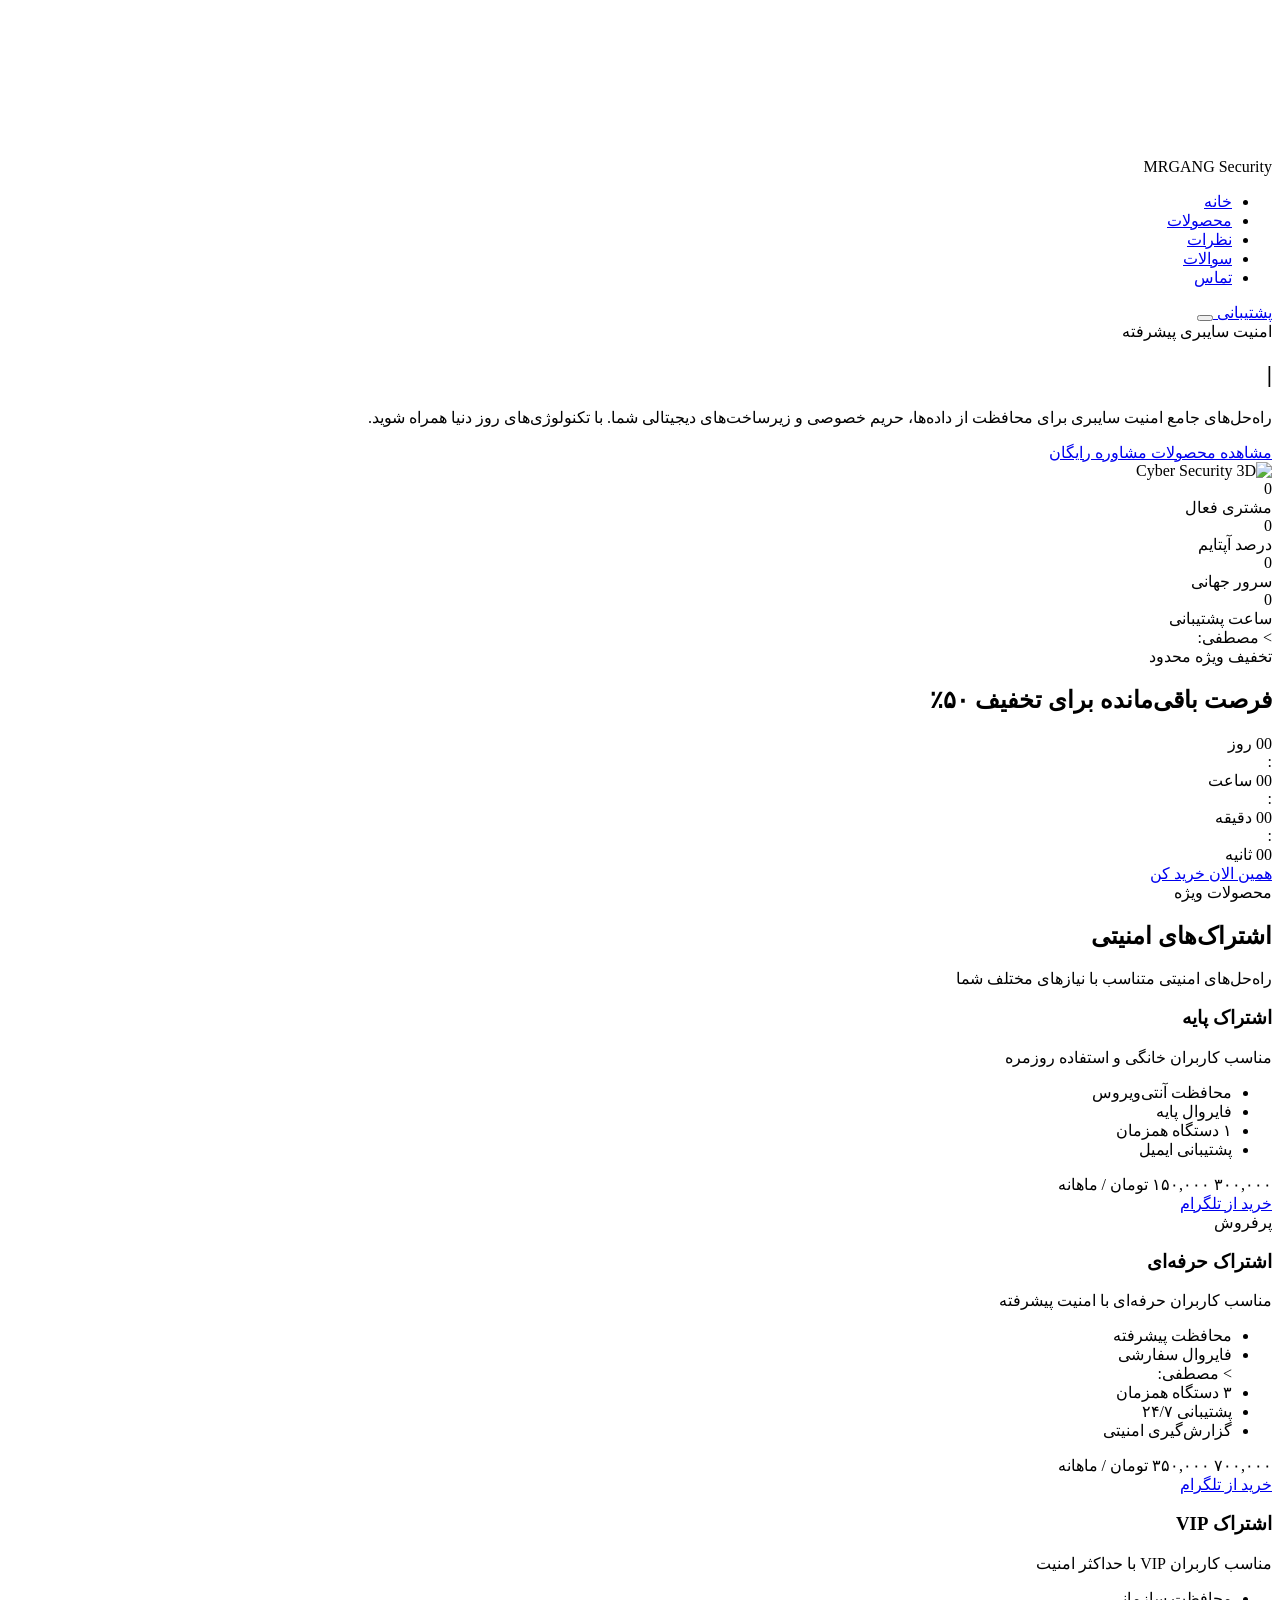
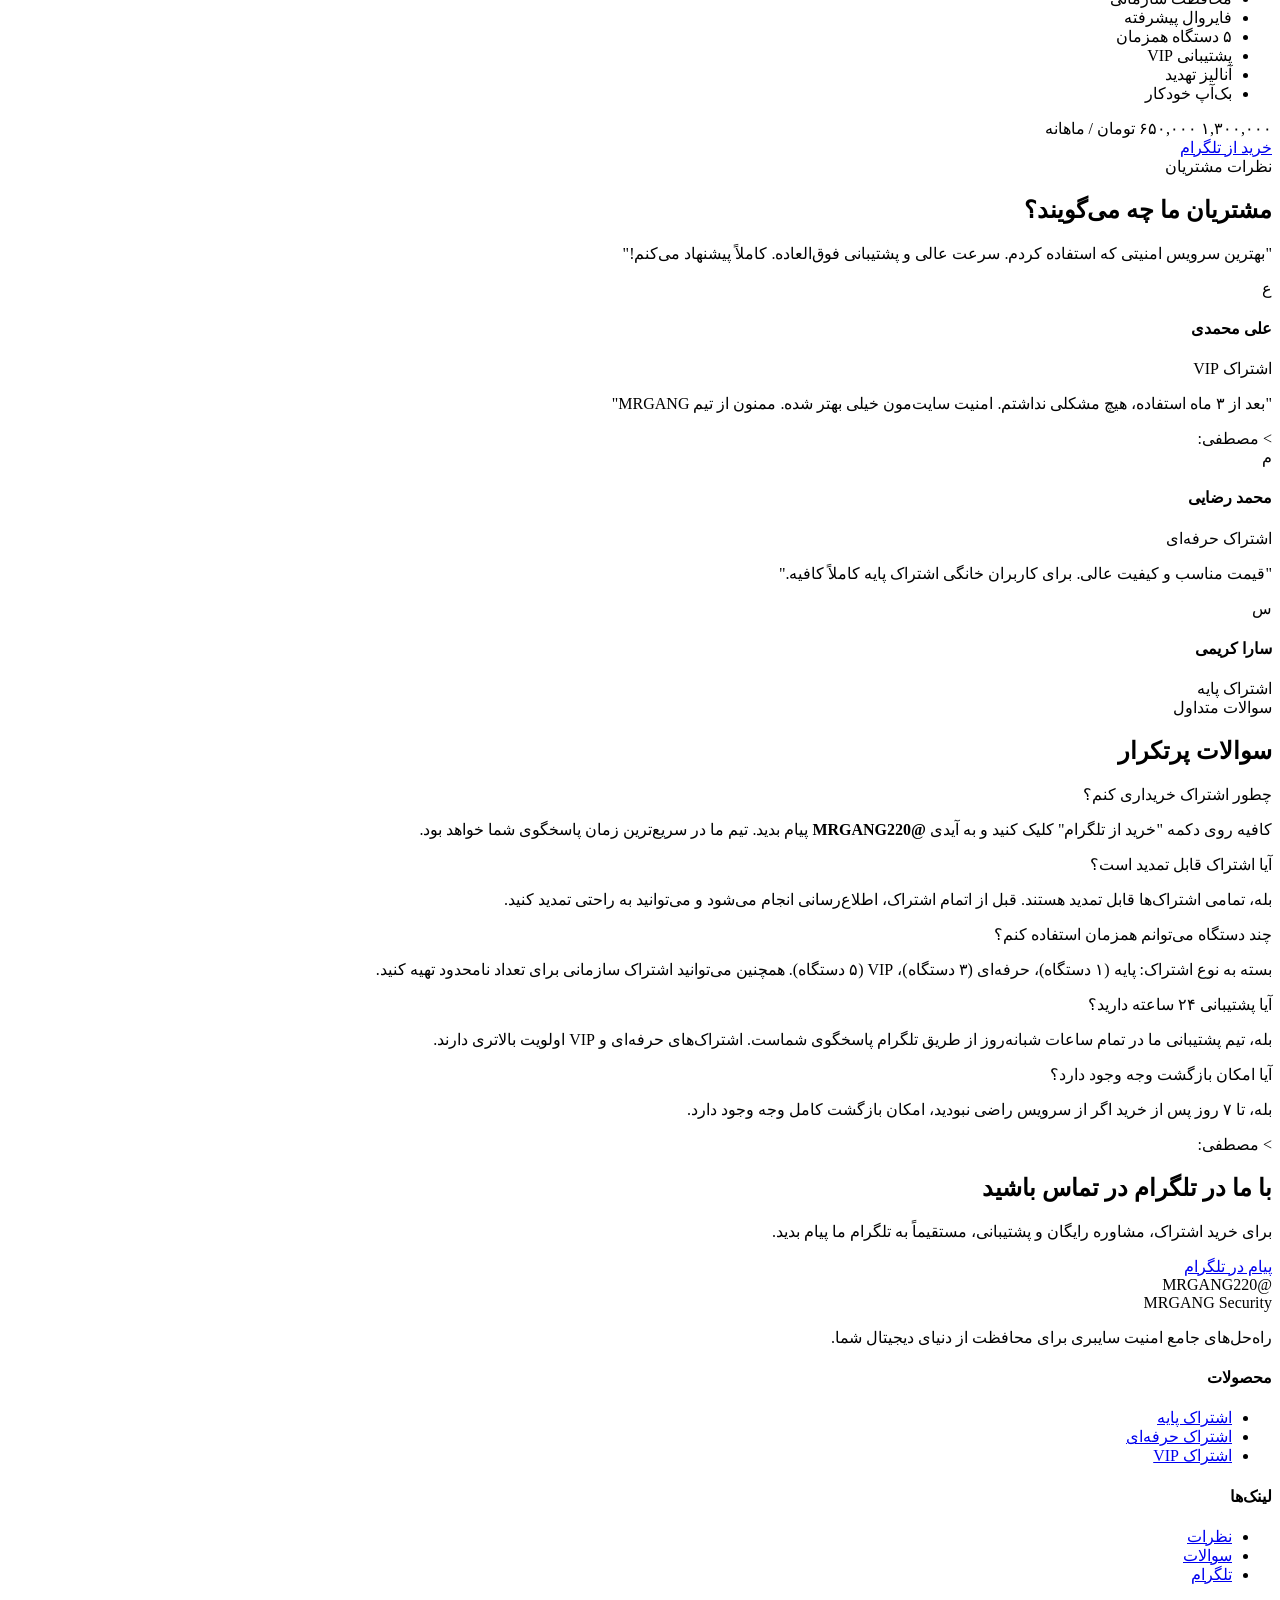
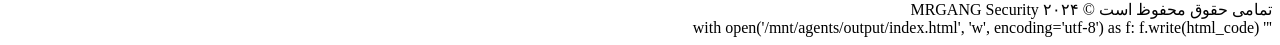
==== commit 7ed51ca9: "Add files via upload" ====
--- a/index.html
+++ b/index.html
@@ -1,1361 +1,424 @@
-
-html_code = '''<!DOCTYPE html>
-<html lang="fa" dir="rtl">
-<head>
-    <meta charset="UTF-8">
-    <meta name="viewport" content="width=device-width, initial-scale=1.0">
-    <title>MRGANG Security | امنیت سایبری</title>
-    <link href="https://fonts.googleapis.com/css2?family=Vazirmatn:wght@300;400;500;700;900&display=swap" rel="stylesheet">
-    <link rel="stylesheet" href="https://cdnjs.cloudflare.com/ajax/libs/font-awesome/6.4.0/css/all.min.css">
-    <style>
-        :root {
-            --bg-primary: #0a0a0f;
-            --bg-secondary: #12121a;
-            --bg-card: #1a1a2e;
-            --bg-card-hover: #252542;
-            --neon-blue: #00d4ff;
-            --neon-purple: #b026ff;
-            --neon-green: #00ff88;
-            --neon-red: #ff2d55;
-            --text-primary: #ffffff;
-            --text-secondary: #a0a0b0;
-            --text-muted: #6b6b7b;
-            --border: #2a2a3e;
-            --gradient-hero: linear-gradient(135deg, #0a0a0f 0%, #1a1a2e 50%, #0d0d1a 100%);
-            --gradient-card: linear-gradient(145deg, #1a1a2e 0%, #252542 100%);
-            --glow-blue: 0 0 20px rgba(0, 212, 255, 0.3);
-            --glow-purple: 0 0 20px rgba(176, 38, 255, 0.3);
-        }
-
-        * {
-            margin: 0;
-            padding: 0;
-            box-sizing: border-box;
-        }
-
-        body {
-            font-family: 'Vazirmatn', sans-serif;
-            background: var(--bg-primary);
-            color: var(--text-primary);
-            overflow-x: hidden;
-        }
-
-        /* Scrollbar */
-        ::-webkit-scrollbar {
-            width: 8px;
-        }
-        ::-webkit-scrollbar-track {
-            background: var(--bg-primary);
-        }
-        ::-webkit-scrollbar-thumb {
-            background: var(--neon-blue);
-            border-radius: 4px;
-        }
-
-        /* Animations */
-        @keyframes float {
-            0%, 100% { transform: translateY(0px); }
-            50% { transform: translateY(-20px); }
-        }
-        @keyframes pulse-glow {
-            0%, 100% { box-shadow: 0 0 5px var(--neon-blue), 0 0 10px var(--neon-blue); }
-            50% { box-shadow: 0 0 20px var(--neon-blue), 0 0 40px var(--neon-blue); }
-        }
-        @keyframes slide-up {
-            from { opacity: 0; transform: translateY(30px); }
-            to { opacity: 1; transform: translateY(0); }
-        }
-        @keyframes fade-in {
-            from { opacity: 0; }
-            to { opacity: 1; }
-        }
-        @keyframes gradient-shift {
-            0% { background-position: 0% 50%; }
-            50% { background-position: 100% 50%; }
-            100% { background-position: 0% 50%; }
-        }
-        @keyframes typing {
-            from { width: 0; }
-            to { width: 100%; }
-        }
-        @keyframes blink {
-            50% { border-color: transparent; }
-        }
-        @keyframes rotate-slow {
-            from { transform: rotate(0deg); }
-            to { transform: rotate(360deg); }
-        }
-        @keyframes particle-float {
-            0% { transform: translateY(100vh) scale(0); opacity: 0; }
-            10% { opacity: 1; }
-            90% { opacity: 1; }
-            100% { transform: translateY(-100vh) scale(1); opacity: 0; }
-        }
-
-        /* Particles Background */
-        .particles {
-            position: fixed;
-            top: 0;
-            left: 0;
-            width: 100%;
-            height: 100%;
-            pointer-events: none;
-            z-index: 0;
-            overflow: hidden;
-        }
-        .particle {
-            position: absolute;
-            width: 4px;
-            height: 4px;
-            background: var(--neon-blue);
-            border-radius: 50%;
-            animation: particle-float 15s infinite linear;
-            opacity: 0.6;
-        }
-        .particle:nth-child(2n) { background: var(--neon-purple); animation-duration: 20s; animation-delay: -5s; }
-        .particle:nth-child(3n) { background: var(--neon-green); animation-duration: 25s; animation-delay: -10s; }
-        .particle:nth-child(4n) { width: 2px; height: 2px; animation-duration: 18s; }
-
-        /* Navbar */
-        .navbar {
-            position: fixed;
-            top: 0;
-            width: 100%;
-            padding: 20px 50px;
-            display: flex;
-            justify-content: space-between;
-            align-items: center;
-            z-index: 1000;
-            background: rgba(10, 10, 15, 0.8);
-            backdrop-filter: blur(20px);
-            border-bottom: 1px solid var(--border);
-            transition: all 0.3s ease;
-        }
-        .navbar.scrolled {
-            padding: 15px 50px;
-            background: rgba(10, 10, 15, 0.95);
-        }
-        .logo {
-            font-size: 28px;
-            font-weight: 900;
-            background: linear-gradient(135deg, var(--neon-blue), var(--neon-purple));
-            -webkit-background-clip: text;
-            -webkit-text-fill-color: transparent;
-            display: flex;
-            align-items: center;
-            gap: 10px;
-        }
-        .logo i {
-            font-size: 32px;
-            -webkit-text-fill-color: var(--neon-blue);
-        }
-        .nav-links {
-            display: flex;
-            gap: 40px;
-            list-style: none;
-        }
-        .nav-links a {
-            color: var(--text-secondary);
-            text-decoration: none;
-            font-weight: 500;
-            transition: all 0.3s ease;
-            position: relative;
-        }
-        .nav-links a::after {
-            content: '';
-            position: absolute;
-            bottom: -5px;
-            right: 0;
-            width: 0;
-            height: 2px;
-            background: var(--neon-blue);
-            transition: width 0.3s ease;
-        }
-        .nav-links a:hover {
-            color: var(--neon-blue);
-        }
-        .nav-links a:hover::after {
-            width: 100%;
-        }
-        .nav-cta {
-            padding: 12px 30px;
-            background: linear-gradient(135deg, var(--neon-blue), var(--neon-purple));
-            border: none;
-            border-radius: 50px;
-            color: white;
-            font-family: 'Vazirmatn', sans-serif;
-            font-weight: 700;
-            cursor: pointer;
-            transition: all 0.3s ease;
-            box-shadow: var(--glow-blue);
-        }
-        .nav-cta:hover {
-            transform: translateY(-2px);
-            box-shadow: 0 0 30px rgba(0, 212, 255, 0.5);
-        }
-
-        /* Hero Section */
-        .hero {
-            min-height: 100vh;
-            display: flex;
-            align-items: center;
-            justify-content: center;
-            padding: 150px 50px 100px;
-            position: relative;
-            background: var(--gradient-hero);
-        }
-        .hero-content {
-            display: grid;
-            grid-template-columns: 1fr 1fr;
-            gap: 60px;
-            max-width: 1400px;
-            width: 100%;
-            align-items: center;
-        }
-        .hero-text {
-            animation: slide-up 1s ease-out;
-        }
-        .hero-badge {
-            display: inline-flex;
-            align-items: center;
-            gap: 8px;
-            padding: 8px 20px;
-            background: rgba(0, 212, 255, 0.1);
-            border: 1px solid var(--neon-blue);
-            border-radius: 50px;
-            color: var(--neon-blue);
-            font-size: 14px;
-            margin-bottom: 25px;
-            animation: fade-in 1.5s ease-out;
-        }
-        .hero-badge i {
-            animation: pulse-glow 2s infinite;
-        }
-        .hero-title {
-            font-size: 56px;
-            font-weight: 900;
-            line-height: 1.2;
-            margin-bottom: 25px;
-        }
-        .hero-title span {
-            background: linear-gradient(135deg, var(--neon-blue), var(--neon-purple));
-            -webkit-background-clip: text;
-            -webkit-text-fill-color: transparent;
-        }
-        .hero-subtitle {
-            font-size: 20px;
-            color: var(--text-secondary);
-            line-height: 1.8;
-            margin-bottom: 40px;
-        }
-        .hero-buttons {
-            display: flex;
-            gap: 20px;
-        }
-        .btn-primary {
-            padding: 16px 40px;
-            background: linear-gradient(135deg, var(--neon-blue), var(--neon-purple));
-            border: none;
-            border-radius: 50px;
-            color: white;
-            font-family: 'Vazirmatn', sans-serif;
-            font-size: 16px;
-            font-weight: 700;
-            cursor: pointer;
-            transition: all 0.3s ease;
-            box-shadow: var(--glow-blue);
-            text-decoration: none;
-            display: inline-flex;
-            align-items: center;
-            gap: 10px;
-        }
-        .btn-primary:hover {
-            transform: translateY(-3px);
-            box-shadow: 0 0 40px rgba(0, 212, 255, 0.5);
-        }
-        .btn-secondary {
-            padding: 16px 40px;
-            background: transparent;
-            border: 2px solid var(--border);
-            border-radius: 50px;
-            color: var(--text-primary);
-            font-family: 'Vazirmatn', sans-serif;
-            font-size: 16px;
-            font-weight: 700;
-            cursor: pointer;
-            transition: all 0.3s ease;
-            text-decoration: none;
-            display: inline-flex;
-            align-items: center;
-            gap: 10px;
-        }
-        .btn-secondary:hover {
-            border-color: var(--neon-blue);
-            color: var(--neon-blue);
-            box-shadow: var(--glow-blue);
-        }
-
-        .hero-image {
-            position: relative;
-            animation: float 6s ease-in-out infinite;
-        }
-        .hero-image img {
-            width: 100%;
-            max-width: 600px;
-            border-radius: 20px;
-            box-shadow: 0 0 60px rgba(0, 212, 255, 0.2);
-        }
-        .hero-image::before {
-            content: '';
-            position: absolute;
-            top: -20px;
-            left: -20px;
-            right: 20px;
-            bottom: 20px;
-            border: 2px solid var(--neon-blue);
-            border-radius: 20px;
-            opacity: 0.3;
-            animation: rotate-slow 20s linear infinite;
-        }
-
-        /* Stats Section */
-        .stats {
-            padding: 80px 50px;
-            background: var(--bg-secondary);
-            position: relative;
-        }
-        .stats-grid {
-            display: grid;
-            grid-template-columns: repeat(4, 1fr);
-            gap: 30px;
-            max-width: 1200px;
-            margin: 0 auto;
-        }
-        .stat-card {
-            text-align: center;
-            padding: 40px 20px;
-            background: var(--bg-card);
-            border-radius: 20px;
-            border: 1px solid var(--border);
-            transition: all 0.3s ease;
-        }
-        .stat-card:hover {
-            transform: translateY(-10px);
-            border-color: var(--neon-blue);
-            box-shadow: var(--glow-blue);
-        }
-        .stat-icon {
-            font-size: 40px;
-            color: var(--neon-blue);
-            margin-bottom: 15px;
-        }
-        .stat-number {
-            font-size: 42px;
-            font-weight: 900;
-            background: linear-gradient(135deg, var(--neon-blue), var(--neon-purple));
-            -webkit-background-clip: text;
-            -webkit-text-fill-color: transparent;
-            margin-bottom: 10px;
-        }
-        .stat-label {
-            color: var(--text-secondary);
-            font-size: 16px;
-        }
-
-        /* Products Section */
-        .products {
-            padding: 100px 50px;
-            position: relative;
-        }
-        .section-header {
-            text-align: center;
-            margin-bottom: 60px;
-        }
-        .section-badge {
-            display: inline-flex;
-            align-items: center;
-            gap: 8px;
-            padding: 8px 20px;
-            background: rgba(176, 38, 255, 0.1);
-            border: 1px solid var(--neon-purple);
-            border-radius: 50px;
-            color: var(--neon-purple);
-            font-size: 14px;
-            margin-bottom: 20px;
-        }
-        .section-title {
-            font-size: 42px;
-            font-weight: 900;
-            margin-bottom: 15px;
-        }
-        .section-title span {
-            background: linear-gradient(135deg, var(--neon-purple), var(--neon-blue));
-            -webkit-background-clip: text;
-            -webkit-text-fill-color: transparent;
-        }
-        .section-desc {
-            color: var(--text-secondary);
-            font-size: 18px;
-            max-width: 600px;
-            margin: 0 auto;
-        }
-
-        .products-grid {
-            display: grid;
-            grid-template-columns: repeat(3, 1fr);
-            gap: 30px;
-            max-width: 1200px;
-            margin: 0 auto;
-        }
-        .product-card {
-            background: var(--gradient-card);
-            border-radius: 24px;
-            border: 1px solid var(--border);
-            padding: 40px 30px;
-            transition: all 0.4s ease;
-            position: relative;
-            overflow: hidden;
-        }
-        .product-card::before {
-            content: '';
-            position: absolute;
-            top: 0;
-            left: 0;
-            width: 100%;
-            height: 4px;
-            background: linear-gradient(90deg, var(--neon-blue), var(--neon-purple));
-            transform: scaleX(0);
-            transition: transform 0.4s ease;
-        }
-        .product-card:hover::before {
-            transform: scaleX(1);
-        }
-        .product-card:hover {
-            transform: translateY(-10px);
-            border-color: var(--neon-blue);
-            box-shadow: var(--glow-blue);
-        }
-        .product-icon {
-            width: 70px;
-            height: 70px;
-            border-radius: 20px;
-            display: flex;
-            align-items: center;
-            justify-content: center;
-            font-size: 32px;
-            margin-bottom: 25px;
-            background: rgba(0, 212, 255, 0.1);
-            color: var(--neon-blue);
-        }
-        .product-card:nth-child(2) .product-icon { background: rgba(176, 38, 255, 0.1); color: var(--neon-purple); }
-        .product-card:nth-child(3) .product-icon { background: rgba(0, 255, 136, 0.1); color: var(--neon-green); }
-        .product-card:nth-child(4) .product-icon { background: rgba(255, 45, 85, 0.1); color: var(--neon-red); }
-        .product-card:nth-child(5) .product-icon { background: rgba(0, 212, 255, 0.1); color: var(--neon-blue); }
-        .product-card:nth-child(6) .product-icon { background: rgba(176, 38, 255, 0.1); color: var(--neon-purple); }
-        .product-name {
-            font-size: 22px;
-            font-weight: 700;
-            margin-bottom: 12px;
-        }
-        .product-desc {
-            color: var(--text-secondary);
-            font-size: 15px;
-            line-height: 1.7;
-            margin-bottom: 25px;
-        }
-        .product-features {
-            list-style: none;
-            margin-bottom: 30px;
-        }
-        .product-features li {
-            display: flex;
-            align-items: center;
-            gap: 10px;
-            color: var(--text-secondary);
-            font-size: 14px;
-            margin-bottom: 10px;
-        }
-        .product-features li i {
-            color: var(--neon-green);
-            font-size: 12px;
-        }
-        .product-price {
-            display: flex;
-            align-items: baseline;
-            gap: 5px;
-            margin-bottom: 20px;
-        }
-        .price {
-            font-size: 32px;
-            font-weight: 900;
-            color: var(--neon-green);
-        }
-        .currency {
-            font-size: 16px;
-            color: var(--text-muted);
-        }
-        .period {
-            font-size: 14px;
-            color: var(--text-muted);
-        }
-        .buy-btn {
-            width: 100%;
-            padding: 14px;
-            background: linear-gradient(135deg, var(--neon-blue), var(--neon-purple));
-            border: none;
-            border-radius: 12px;
-            color: white;
-            font-family: 'Vazirmatn', sans-serif;
-            font-size: 16px;
-            font-weight: 700;
-            cursor: pointer;
-            transition: all 0.3s ease;
-            display: flex;
-            align-items: center;
-            justify-content: center;
-            gap: 10px;
-            text-decoration: none;
-        }
-        .buy-btn:hover {
-            transform: scale(1.02);
-            box-shadow: 0 0 30px rgba(0, 212, 255, 0.4);
-        }
-
-        /* Telegram Section */
-        .telegram-section {
-            padding: 100px 50px;
-            background: var(--bg-secondary);
-            position: relative;
-            overflow: hidden;
-        }
-        .telegram-section::before {
-            content: '';
-            position: absolute;
-            top: 50%;
-            left: 50%;
-            transform: translate(-50%, -50%);
-            width: 600px;
-            height: 600px;
-            background: radial-gradient(circle, rgba(0, 212, 255, 0.1) 0%, transparent 70%);
-            pointer-events: none;
-        }
-        .telegram-container {
-            max-width: 800px;
-            margin: 0 auto;
-            text-align: center;
-            position: relative;
-            z-index: 1;
-        }
-        .telegram-icon {
-            width: 100px;
-            height: 100px;
-            background: linear-gradient(135deg, #0088cc, #00d4ff);
-            border-radius: 50%;
-            display: flex;
-            align-items: center;
-            justify-content: center;
-            font-size: 50px;
-            color: white;
-            margin: 0 auto 30px;
-            box-shadow: 0 0 40px rgba(0, 136, 204, 0.4);
-            animation: float 4s ease-in-out infinite;
-        }
-        .telegram-title {
-            font-size: 36px;
-            font-weight: 900;
-            margin-bottom: 20px;
-        }
-        .telegram-title span {
-            color: #00d4ff;
-        }
-        .telegram-desc {
-            color: var(--text-secondary);
-            font-size: 18px;
-            line-height: 1.8;
-            margin-bottom: 40px;
-        }
-        .telegram-btn {
-            display: inline-flex;
-            align-items: center;
-            gap: 15px;
-            padding: 18px 50px;
-            background: linear-gradient(135deg, #0088cc, #00d4ff);
-            border: none;
-            border-radius: 50px;
-            color: white;
-            font-family: 'Vazirmatn', sans-serif;
-            font-size: 18px;
-            font-weight: 700;
-            cursor: pointer;
-            transition: all 0.3s ease;
-            text-decoration: none;
-            box-shadow: 0 0 30px rgba(0, 136, 204, 0.4);
-        }
-        .telegram-btn:hover {
-            transform: translateY(-3px);
-            box-shadow: 0 0 50px rgba(0, 136, 204, 0.6);
-        }
-        .telegram-username {
-            margin-top: 20px;
-            font-size: 20px;
-            color: var(--text-muted);
-            font-family: monospace;
-        }
-
-        /* Features Section */
-        .features {
-            padding: 100px 50px;
-        }
-        .features-grid {
-            display: grid;
-            grid-template-columns: repeat(2, 1fr);
-            gap: 40px;
-            max-width: 1200px;
-            margin: 0 auto;
-        }
-        .feature-item {
-            display: flex;
-            gap: 25px;
-            padding: 30px;
-            background: var(--bg-card);
-            border-radius: 20px;
-            border: 1px solid var(--border);
-            transition: all 0.3s ease;
-        }
-        .feature-item:hover {
-            border-color: var(--neon-blue);
-            transform: translateX(-10px);
-            box-shadow: var(--glow-blue);
-        }
-        .feature-icon {
-            min-width: 60px;
-            height: 60px;
-            border-radius: 16px;
-            background: linear-gradient(135deg, var(--neon-blue), var(--neon-purple));
-            display: flex;
-            align-items: center;
-            justify-content: center;
-            font-size: 24px;
-            color: white;
-        }
-        .feature-content h3 {
-            font-size: 20px;
-            font-weight: 700;
-            margin-bottom: 10px;
-        }
-        .feature-content p {
-            color: var(--text-secondary);
-            font-size: 15px;
-            line-height: 1.7;
-        }
-
-        /* Footer */
-        .footer {
-            padding: 60px 50px 30px;
-            background: var(--bg-primary);
-            border-top: 1px solid var(--border);
-        }
-        .footer-content {
-            max-width: 1200px;
-            margin: 0 auto;
-            display: grid;
-            grid-template-columns: 2fr 1fr 1fr 1fr;
-            gap: 50px;
-            margin-bottom: 50px;
-        }
-        .footer-brand .logo {
-            margin-bottom: 20px;
-            font-size: 24px;
-        }
-        .footer-brand p {
-            color: var(--text-secondary);
-            line-height: 1.8;
-            font-size: 15px;
-        }
-        .footer-links h4 {
-            font-size: 18px;
-            font-weight: 700;
-            margin-bottom: 25px;
-            color: var(--text-primary);
-        }
-        .footer-links ul {
-            list-style: none;
-        }
-        .footer-links li {
-            margin-bottom: 15px;
-        }
-        .footer-links a {
-            color: var(--text-secondary);
-            text-decoration: none;
-            transition: all 0.3s ease;
-            font-size: 15px;
-        }
-        .footer-links a:hover {
-            color: var(--neon-blue);
-            padding-right: 5px;
-        }
-        .footer-bottom {
-            max-width: 1200px;
-            margin: 0 auto;
-            padding-top: 30px;
-            border-top: 1px solid var(--border);
-            display: flex;
-            justify-content: space-between;
-            align-items: center;
-            color: var(--text-muted);
-            font-size: 14px;
-        }
-        .social-links {
-            display: flex;
-            gap: 20px;
-        }
-        .social-links a {
-            width: 40px;
-            height: 40px;
-            border-radius: 50%;
-            background: var(--bg-card);
-            border: 1px solid var(--border);
-            display: flex;
-            align-items: center;
-            justify-content: center;
-            color: var(--text-secondary);
-            text-decoration: none;
-            transition: all 0.3s ease;
-        }
-        .social-links a:hover {
-            background: var(--neon-blue);
-            color: var(--bg-primary);
-            border-color: var(--neon-blue);
-            transform: translateY(-3px);
-        }
-
-        /* Mobile Menu */
-        .mobile-menu-btn {
-            display: none;
-            font-size: 24px;
-            color: var(--text-primary);
-            cursor: pointer;
-            background: none;
-            border: none;
-        }
-
-        /* Responsive */
-        @media (max-width: 1024px) {
-            .hero-content {
-                grid-template-columns: 1fr;
-                text-align: center;
-            }
-            .hero-image {
-                order: -1;
-            }
-            .hero-buttons {
-                justify-content: center;
-            }
-            .products-grid {
-                grid-template-columns: repeat(2, 1fr);
-            }
-            .stats-grid {
-                grid-template-columns: repeat(2, 1fr);
-            }
-            .features-grid {
-                grid-template-columns: 1fr;
-            }
-            .footer-content {
-                grid-template-columns: 1fr 1fr;
-            }
-        }
-
-        @media (max-width: 768px) {
-            .navbar {
-                padding: 15px 20px;
-            }
-            .nav-links {
-                display: none;
-            }
-            .mobile-menu-btn {
-                display: block;
-            }
-            .hero {
-                padding: 120px 20px 60px;
-            }
-            .hero-title {
-                font-size: 36px;
-            }
-            .hero-buttons {
-                flex-direction: column;
-            }
-            .products-grid {
-                grid-template-columns: 1fr;
-            }
-            .stats-grid {
-                grid-template-columns: 1fr;
-            }
-            .footer-content {
-                grid-template-columns: 1fr;
-                text-align: center;
-            }
-            .social-links {
-                justify-content: center;
-            }
-            .footer-bottom {
-                flex-direction: column;
-                gap: 20px;
-                text-align: center;
-            }
-        }
-
-        /* Modal */
-        .modal-overlay {
-            display: none;
-            position: fixed;
-            top: 0;
-            left: 0;
-            width: 100%;
-            height: 100%;
-            background: rgba(0, 0, 0, 0.8);
-            backdrop-filter: blur(10px);
-            z-index: 2000;
-            justify-content: center;
-            align-items: center;
-            padding: 20px;
-        }
-        .modal-overlay.active {
-            display: flex;
-        }
-        .modal {
-            background: var(--bg-card);
-            border-radius: 24px;
-            border: 1px solid var(--border);
-            padding: 40px;
-            max-width: 500px;
-            width: 100%;
-            text-align: center;
-            animation: slide-up 0.3s ease-out;
-        }
-        .modal-icon {
-            width: 80px;
-            height: 80px;
-            background: linear-gradient(135deg, var(--neon-blue), var(--neon-purple));
-            border-radius: 50%;
-            display: flex;
-            align-items: center;
-            justify-content: center;
-            font-size: 36px;
-            color: white;
-            margin: 0 auto 25px;
-        }
-        .modal h3 {
-            font-size: 24px;
-            margin-bottom: 15px;
-        }
-        .modal p {
-            color: var(--text-secondary);
-            margin-bottom: 30px;
-            line-height: 1.7;
-        }
-        .modal-btn {
-            display: inline-flex;
-            align-items: center;
-            gap: 10px;
-            padding: 14px 40px;
-            background: linear-gradient(135deg, #0088cc, #00d4ff);
-            border: none;
-            border-radius: 50px;
-            color: white;
-            font-family: 'Vazirmatn', sans-serif;
-            font-size: 16px;
-            font-weight: 700;
-            cursor: pointer;
-            text-decoration: none;
-            transition: all 0.3s ease;
-        }
-        .modal-btn:hover {
-            transform: translateY(-2px);
-            box-shadow: 0 0 30px rgba(0, 136, 204, 0.4);
-        }
-        .modal-close {
-            position: absolute;
-            top: 20px;
-            left: 20px;
-            width: 40px;
-            height: 40px;
-            border-radius: 50%;
-            background: var(--bg-card);
-            border: 1px solid var(--border);
-            color: var(--text-secondary);
-            font-size: 20px;
-            cursor: pointer;
-            display: flex;
-            align-items: center;
-            justify-content: center;
-            transition: all 0.3s ease;
-        }
-        .modal-close:hover {
-            background: var(--neon-red);
-            color: white;
-            border-color: var(--neon-red);
-        }
-    </style>
-</head>
-<body>
-    <!-- Particles -->
-    <div class="particles" id="particles"></div>
-
-    <!-- Navbar -->
-    <nav class="navbar" id="navbar">
-        <div class="logo">
-            <i class="fas fa-shield-alt"></i>
-            MRGANG Security
-        </div>
-        <ul class="nav-links">
-            <li><a href="#home">خانه</a></li>
-            <li><a href="#products">محصولات</a></li>
-            <li><a href="#features">ویژگی‌ها</a></li>
-            <li><a href="#telegram">تماس</a></li>
-        </ul>
-        <a href="https://t.me/MRGANG220" target="_blank" class="nav-cta">
-            <i class="fab fa-telegram"></i>
-            پشتیبانی
-        </a>
-        <button class="mobile-menu-btn" onclick="toggleMobileMenu()">
-            <i class="fas fa-bars"></i>
-        </button>
-    </nav>
-
-    <!-- Hero Section -->
-    <section class="hero" id="home">
-        <div class="hero-content">
-            <div class="hero-text">
-                <div class="hero-badge">
-                    <i class="fas fa-shield-alt"></i>
-                    امنیت سایبری پیشرفته
-                </div>
-                <h1 class="hero-title">
-                    محافظت از<br>
-                    <span>دنیای دیجیتال</span> شما
-                </h1>
-                <p class="hero-subtitle">
-                    راه‌حل‌های جامع امنیت سایبری برای محافظت از داده‌ها، حریم خصوصی و زیرساخت‌های دیجیتالی شما. با تکنولوژی‌های روز دنیا همراه شوید.
-                </p>
-                <div class="hero-buttons">
-                    <a href="#products" class="btn-primary">
-                        <i class="fas fa-rocket"></i>
-                        مشاهده محصولات
-                    </a>
-                    <a href="#telegram" class="btn-secondary">
-                        <i class="fab fa-telegram"></i>
-                        مشاوره رایگان
-                    </a>
-                </div>
-            </div>
-            <div class="hero-image">
-                <img src="https://kimi-web-img.moonshot.cn/img/thumbs.dreamstime.com/8672d2d347dce867aaa1effc1464631106b1eba7.jpg" alt="Cyber Security 3D">
-            </div>
-        </div>
-    </section>
-
-    <!-- Stats Section -->
-    <section class="stats">
-        <div class="stats-grid">
-            <div class="stat-card">
-                <div class="stat-icon"><i class="fas fa-users"></i></div>
-                <div class="stat-number">+2,500</div>
-                <div class="stat-label">مشتری فعال</div>
-            </div>
-            <div class="stat-card">
-                <div class="stat-icon"><i class="fas fa-shield-alt"></i></div>
-                <div class="stat-number">99.9%</div>
-                <div class="stat-label">آپتایم</div>
-            </div>
-            <div class="stat-card">
-                <div class="stat-icon"><i class="fas fa-globe"></i></div>
-                <div class="stat-number">+50</div>
-                <div class="stat-label">سرور جهانی</div>
-            </div>
-            <div class="stat-card">
-                <div class="stat-icon"><i class="fas fa-headset"></i></div>
-                <div class="stat-number">24/7</div>
-                <div class="stat-label">پشتیبانی</div>
-            </div>
-        </div>
-    </section>
-
-    <!-- Products Section -->
-    <section class="products" id="products">
-        <div class="section-header">
-            <div class="section-badge">
-                <i class="fas fa-star"></i>
-                محصولات ویژه
-            </div>
-            <h2 class="section-title">
-                اشتراک‌های <span>امنیتی</span>
-            </h2>
-            <p class="section-desc">
-                راه‌حل‌های امنیتی متناسب با نیازهای مختلف شما - از کاربران خانگی تا سازمان‌های بزرگ
-            </p>
-        </div>
-        <div class="products-grid">
-            <!-- Product 1 -->
-            <div class="product-card">
-                <div class="product-icon"><i class="fas fa-user-shield"></i></div>
-                <h3 class="product-name">اشتراک پایه</h3>
-                <p class="product-desc">مناسب کاربران خانگی و استفاده روزمره با امنیت پایه</p>
-                <ul class="product-features">
-                    <li><i class="fas fa-check"></i> محافظت آنتی‌ویروس</li>
-                    <li><i class="fas fa-check"></i> فایروال پایه</li>
-                    <li><i class="fas fa-check"></i> ۱ دستگاه همزمان</li>
-                    <li><i class="fas fa-check"></i> پشتیبانی ایمیل</li>
-                </ul>
-                <div class="product-price">
-                    <span class="price">۱۵۰,۰۰۰</span>
-                    <span class="currency">تومان</span>
-                    <span class="period">/ ماهانه</span>
-                </div>
-                <a href="https://t.me/MRGANG220" target="_blank" class="buy-btn">
-                    <i class="fab fa-telegram"></i>
-                    خرید از تلگرام
-                </a>
-            </div>
-
-            <!-- Product 2 - Popular -->
-            <div class="product-card">
-                <div class="product-icon"><i class="fas fa-shield-alt"></i></div>
-                <h3 class="product-name">اشتراک حرفه‌ای</h3>
-                <p class="product-desc">مناسب کاربران حرفه‌ای با نیاز به امنیت پیشرفته</p>
-                <ul class="product-features">
-                    <li><i class="fas fa-check"></i> محافظت پیشرفته</li>
-                    <li><i class="fas fa-check"></i> فایروال سفارشی</li>
-                    <li><i class="fas fa-check"></i> ۳ دستگاه همزمان</li>
-                    <li><i class="fas fa-check"></i> پشتیبانی ۲۴/۷</li>
-                    <li><i class="fas fa-check"></i> گزارش‌گیری امنیتی</li>
-                </ul>
-                <div class="product-price">
-                    <span class="price">۳۵۰,۰۰۰</span>
-                    <span class="currency">تومان</span>
-                    <span class="period">/ ماهانه</span>
-                </div>
-                <a href="https://t.me/MRGANG220" target="_blank" class="buy-btn">
-                    <i class="fab fa-telegram"></i>
-                    خرید از تلگرام
-                </a>
-            </div>
-
-            <!-- Product 3 -->
-            <div class="product-card">
-                <div class="product-icon"><i class="fas fa-crown"></i></div>
-                <h3 class="product-name">اشتراک VIP</h3>
-                <p class="product-desc">مناسب کاربران VIP با نیاز به حداکثر امنیت</p>
-                <ul class="product-features">
-                    <li><i class="fas fa-check"></i> محافظت سازمانی</li>
-                    <li><i class="fas fa-check"></i> فایروال پیشرفته</li>
-                    <li><i class="fas fa-check"></i> ۵ دستگاه همزمان</li>
-                    <li><i class="fas fa-check"></i> پشتیبانی VIP</li>
-                    <li><i class="fas fa-check"></i> آنالیز تهدید</li>
-                    <li><i class="fas fa-check"></i> بک‌آپ خودکار</li>
-                </ul>
-                <div class="product-price">
-                    <span class="price">۶۵۰,۰۰۰</span>
-                    <span class="currency">تومان</span>
-                    <span class="period">/ ماهانه</span>
-                </div>
-                <a href="https://t.me/MRGANG220" target="_blank" class="buy-btn">
-                    <i class="fab fa-telegram"></i>
-                    خرید از تلگرام
-                </a>
-            </div>
-
-            <!-- Product 4 -->
-            <div class="product-card">
-                <div class="product-icon"><i class="fas fa-graduation-cap"></i></div>
-                <h3 class="product-name">دوره آموزشی</h3>
-                <p class="product-desc">آموزش امنیت سایبری از مبتدی تا پیشرفته</p>
-                <ul class="product-features">
-                    <li><i class="fas fa-check"></i> ۵۰+ ساعت ویدیو</li>
-                    <li><i class="fas fa-check"></i> تمرین‌های عملی</li>
-                    <li><i class="fas fa-check"></i> مدرک معتبر</li>
-                    <li><i class="fas fa-check"></i> دسترسی مادام‌العمر</li>
-                </ul>
-                <div class="product-price">
-                    <span class="price">۸۰۰,۰۰۰</span>
-                    <span class="currency">تومان</span>
-                    <span class="period">/ یک‌بار</span>
-                </div>
-                <a href="https://t.me/MRGANG220" target="_blank" class="buy-btn">
-                    <i class="fab fa-telegram"></i>
-                    خرید از تلگرام
-                </a>
-            </div>
-
-            <!-- Product 5 -->
-            <div class="product-card">
-                <div class="product-icon"><i class="fas fa-tools"></i></div>
-                <h3 class="product-name">ابزارهای امنیتی</h3>
-                <p class="product-desc">مجموعه ابزارهای تست نفوذ و امنیت</p>
-                <ul class="product-features">
-                    <li><i class="fas fa-check"></i> اسکنر آسیب‌پذیری</li>
-                    <li><i class="fas fa-check"></i> ابزار تحلیل شبکه</li>
-                    <li><i class="fas fa-check"></i> اسکریپت‌های آماده</li>
-                    <li><i class="fas fa-check"></i> آپدیت مادام‌العمر</li>
-                </ul>
-                <div class="product-price">
-                    <span class="price">۴۵۰,۰۰۰</span>
-                    <span class="currency">تومان</span>
-                    <span class="period">/ یک‌بار</span>
-                </div>
-                <a href="https://t.me/MRGANG220" target="_blank" class="buy-btn">
-                    <i class="fab fa-telegram"></i>
-                    خرید از تلگرام
-                </a>
-            </div>
-
-            <!-- Product 6 -->
-            <div class="product-card">
-                <div class="product-icon"><i class="fas fa-building"></i></div>
-                <h3 class="product-name">راه‌حل سازمانی</h3>
-                <p class="product-desc">راه‌حل امنیتی کامل برای سازمان‌ها و شرکت‌ها</p>
-                <ul class="product-features">
-                    <li><i class="fas fa-check"></i> مدیریت مرکزی</li>
-                    <li><i class="fas fa-check"></i> نامحدود کاربر</li>
-                    <li><i class="fas fa-check"></i> SLA تضمینی</li>
-                    <li><i class="fas fa-check"></i> مشاوره اختصاصی</li>
-                    <li><i class="fas fa-check"></i> آموزش کارکنان</li>
-                </ul>
-                <div class="product-price">
-                    <span class="price">تماس</span>
-                    <span class="currency">بگیرید</span>
-                </div>
-                <a href="https://t.me/MRGANG220" target="_blank" class="buy-btn">
-                    <i class="fab fa-telegram"></i>
-                    مشاوره رایگان
-                </a>
-            </div>
-        </div>
-    </section>
-
-    <!-- Features Section -->
-    <section class="features" id="features">
-        <div class="section-header">
-            <div class="section-badge">
-                <i class="fas fa-bolt"></i>
-                قدرتمند و مطمئن
-            </div>
-            <h2 class="section-title">
-                چرا <span>MRGANG Security</span>؟
-            </h2>
-            <p class="section-desc">
-                ویژگی‌های منحصربه‌فردی که ما را از بقیه متمایز می‌کند
-            </p>
-        </div>
-        <div class="features-grid">
-            <div class="feature-item">
-                <div class="feature-icon"><i class="fas fa-lock"></i></div>
-                <div class="feature-content">
-                    <h3>رمزنگاری سطح نظامی</h3>
-                    <p>استفاده از الگوریتم‌های رمزنگاری AES-256 و ChaCha20 برای حداکثر امنیت داده‌های شما</p>
-                </div>
-            </div>
-            <div class="feature-item">
-                <div class="feature-icon"><i class="fas fa-tachometer-alt"></i></div>
-                <div class="feature-content">
-                    <h3>سرعت بالا</h3>
-                    <p>سرورهای بهینه‌سازی شده با پروتکل‌های WireGuard و IKEv2 برای سرعت حداکثری</p>
-                </div>
-            </div>
-            <div class="feature-item">
-                <div class="feature-icon"><i class="fas fa-eye-slash"></i></div>
-                <div class="feature-content">
-                    <h3>سیاست No-Log</h3>
-                    <p>هیچ لاگی از فعالیت‌های شما ذخیره نمی‌شود - حریم خصوصی کامل تضمین شده</p>
-                </div>
-            </div>
-            <div class="feature-item">
-                <div class="feature-icon"><i class="fas fa-globe-americas"></i></div>
-                <div class="feature-content">
-                    <h3>شبکه جهانی</h3>
-                    <p>بیش از ۵۰ سرور در ۳۰ کشور جهان برای دسترسی سریع و پایدار</p>
-                </div>
-            </div>
-            <div class="feature-item">
-                <div class="feature-icon"><i class="fas fa-mobile-alt"></i></div>
-                <div class="feature-content">
-                    <h3>همه پلتفرم‌ها</h3>
-                    <p>پشتیبانی از Windows، macOS، Linux، iOS، Android و روترها</p>
-                </div>
-            </div>
-            <div class="feature-item">
-                <div class="feature-icon"><i class="fas fa-headset"></i></div>
-                <div class="feature-content">
-                    <h3>پشتیبانی ۲۴/۷</h3>
-                    <p>تیم پشتیبانی متخصص در تمام ساعات شبانه‌روز آماده کمک به شماست</p>
-                </div>
-            </div>
-        </div>
-    </section>
-
-    <!-- Telegram Section -->
-    <section class="telegram-section" id="telegram">
-        <div class="telegram-container">
-            <div class="telegram-icon">
-                <i class="fab fa-telegram"></i>
-            </div>
-            <h2 class="telegram-title">
-                با ما در <span>تلگرام</span> در تماس باشید
-            </h2>
-            <p class="telegram-desc">
-                برای خرید اشتراک، مشاوره رایگان و پشتیبانی، مستقیماً به تلگرام ما پیام بدید. تیم ما در سریع‌ترین زمان ممکن پاسخگوی شما خواهد بود.
-            </p>
-            <a href="https://t.me/MRGANG220" target="_blank" class="telegram-btn">
-                <i class="fab fa-telegram"></i>
-                پیام در تلگرام
-            </a>
-            <div class="telegram-username">@MRGANG220</div>
-        </div>
-    </section>
-
-    <!-- Footer -->
-    <footer class="footer">
-        <div class="footer-content">
-            <div class="footer-brand">
-                <div class="logo">
-                    <i class="fas fa-shield-alt"></i>
-                    MRGANG Security
-                </div>
-                <p>راه‌حل‌های جامع امنیت سایبری برای محافظت از دنیای دیجیتال شما. با تکنولوژی‌های روز دنیا همراه شوید.</p>
-            </div>
-            <div class="footer-links">
-                <h4>محصولات</h4>
-                <ul>
-                    <li><a href="#products">اشتراک پایه</a></li>
-                    <li><a href="#products">اشتراک حرفه‌ای</a></li>
-                    <li><a href="#products">اشتراک VIP</a></li>
-                    <li><a href="#products">راه‌حل سازمانی</a></li>
-                </ul>
-            </div>
-            <div class="footer-links">
-                <h4>آموزش</h4>
-                <ul>
-                    <li><a href="#products">دوره آموزشی</a></li>
-                    <li><a href="#products">ابزارهای امنیتی</a></li>
-                    <li><a href="#">وبلاگ</a></li>
-                    <li><a href="#">FAQ</a></li>
-                </ul>
-            </div>
-            <div class="footer-links">
-                <h4>تماس</h4>
-                <ul>
-                    <li><a href="https://t.me/MRGANG220" target="_blank">تلگرام</a></li>
-                    <li><a href="#">ایمیل</a></li>
-                    <li><a href="#">درباره ما</a></li>
-                    <li><a href="#">قوانین</a></li>
-                </ul>
-            </div>
-        </div>
-        <div class="footer-bottom">
-            <div>تمامی حقوق محفوظ است © ۲۰۲۴ MRGANG Security</div>
-            <div class="social-links">
-                <a href="https://t.me/MRGANG220" target="_blank"><i class="fab fa-telegram"></i></a>
-                <a href="#"><i class="fab fa-instagram"></i></a>
-                <a href="#"><i class="fab fa-twitter"></i></a>
-                <a href="#"><i class="fab fa-github"></i></a>
-            </div>
-        </div>
-    </footer>
-
-    <!-- Modal -->
-    <div class="modal-overlay" id="modal">
-        <div class="modal">
-            <button class="modal-close" onclick="closeModal()">×</button>
-            <div class="modal-icon"><i class="fab fa-telegram"></i></div>
-            <h3>خرید از طریق تلگرام</h3>
-            <p>برای تکمیل خرید، لطفاً به تلگرام ما پیام بدید و نام محصول مورد نظر را ارسال کنید. تیم ما در سریع‌ترین زمان پاسخگوی شما خواهد بود.</p>
-            <a href="https://t.me/MRGANG220" target="_blank" class="modal-btn">
-                <i class="fab fa-telegram"></i>
-                پیام در تلگرام
-            </a>
-        </div>
-    </div>
-
-    <script>
-        // Particles
-        function createParticles() {
-            const container = document.getElementById('particles');
-            for (let i = 0; i < 50; i++) {
-                const particle = document.createElement('div');
-                particle.className = 'particle';
-                particle.style.left = Math.random() * 100 + '%';
-                particle.style.animationDelay = Math.random() * 15 + 's';
-                particle.style.animationDuration = (15 + Math.random() * 10) + 's';
-                container.appendChild(particle);
-            }
-        }
-        createParticles();
-
-        // Navbar scroll effect
-        window.addEventListener('scroll', function() {
-            const navbar = document.getElementById('navbar');
-            if (window.scrollY > 50) {
-                navbar.classList.add('scrolled');
-            } else {
-                navbar.classList.remove('scrolled');
-            }
-        });
-
-        // Smooth scroll
-        document.querySelectorAll('a[href^="#"]').forEach(anchor => {
-            anchor.addEventListener('click', function(e) {
-                e.preventDefault();
-                const target = document.querySelector(this.getAttribute('href'));
-                if (target) {
-                    target.scrollIntoView({ behavior: 'smooth', block: 'start' });
-                }
-            });
-        });
-
-        // Buy button click - show modal
-        document.querySelectorAll('.buy-btn').forEach(btn => {
-            btn.addEventListener('click', function(e) {
-                if (!this.href.includes('t.me')) {
-                    e.preventDefault();
-                    document.getElementById('modal').classList.add('active');
-                }
-            });
-        });
-
-        function closeModal() {
-            document.getElementById('modal').classList.remove('active');
-        }
-
-        document.getElementById('modal').addEventListener('click', function(e) {
-            if (e.target === this) closeModal();
-        });
-
-        // Mobile menu
-        function toggleMobileMenu() {
-            const navLinks = document.querySelector('.nav-links');
-            navLinks.style.display = navLinks.style.display === 'flex' ? 'none' : 'flex';
-        }
-
-        // Intersection Observer for animations
-        const observer = new IntersectionObserver((entries) => {
-            entries.forEach(entry => {
-                if (entry.isIntersecting) {
-                    entry.target.style.animation = 'slide-up 0.6s ease-out forwards';
-                }
-            });
-        }, { threshold: 0.1 });
-
-        document.querySelectorAll('.product-card, .stat-card, .feature-item').forEach(el => {
-            el.style.opacity = '0';
-            observer.observe(el);
-        });
-    </script>
-</body>
-</html>'''
-
-# Save the file
-with open('/mnt/agents/output/index.html', 'w', encoding='utf-8') as f:
-    f.write(html_code)
-
-print("✅ سایت با موفقیت ساخته شد!")
-print(f"📁 مسیر فایل: /mnt/agents/output/index.html")
-print(f"📊 حجم فایل: {len(html_code)} کاراکتر")
+
+<html lang="fa" dir="rtl">
+<head>
+    <meta charset="UTF-8">
+    <meta name="viewport" content="width=device-width, initial-scale=1.0">
+    <title>MRGANG Security | امنیت سایبری</title>
+    <link href="https://fonts.googleapis.com/css2?family=Vazirmatn:wght@300;400;500;700;900&display=swap" rel="stylesheet">
+    <link rel="stylesheet" href="https://html_code = '''<!DOCTYPE html>
+cdnjs.cloudflare.com/ajax/libs/font-awesome/6.4.0/css/all.min.css">
+    <link rel="stylesheet" href="style.css">
+</head>
+<body>
+    <!-- Theme Toggle -->
+    <div class="theme-toggle" id="themeToggle">
+        <i class="fas fa-moon"></i>
+    </div>
+
+    <!-- Matrix Rain Canvas -->
+    <canvas id="matrixCanvas" class="matrix-canvas"></canvas>
+
+    <!-- Particles -->
+    <div class="particles" id="particles"></div>
+
+    <!-- Navbar -->
+    <nav class="navbar" id="navbar">
+        <div class="logo">
+            <i class="fas fa-shield-alt"></i>
+            MRGANG Security
+        </div>
+        <ul class="nav-links">
+            <li><a href="#home">خانه</a></li>
+            <li><a href="#products">محصولات</a></li>
+            <li><a href="#testimonials">نظرات</a></li>
+            <li><a href="#faq">سوالات</a></li>
+            <li><a href="#telegram">تماس</a></li>
+        </ul>
+        <a href="https://t.me/MRGANG220" target="_blank" class="nav-cta">
+            <i class="fab fa-telegram"></i>
+            پشتیبانی
+        </a>
+        <button class="mobile-menu-btn" id="mobileMenuBtn">
+            <i class="fas fa-bars"></i>
+        </button>
+    </nav>
+
+    <!-- Hero Section -->
+    <section class="hero" id="home">
+        <div class="hero-content">
+            <div class="hero-text">
+                <div class="hero-badge">
+                    <i class="fas fa-shield-alt"></i>
+                    امنیت سایبری پیشرفته
+                </div>
+                <h1 class="hero-title">
+                    <span class="typing-text" id="typingText"></span>
+                    <span class="cursor">|</span>
+                </h1>
+                <p class="hero-subtitle">
+                    راه‌حل‌های جامع امنیت سایبری برای محافظت از داده‌ها، حریم خصوصی و زیرساخت‌های دیجیتالی شما. با تکنولوژی‌های روز دنیا همراه شوید.
+                </p>
+                <div class="hero-buttons">
+                    <a href="#products" class="btn-primary">
+                        <i class="fas fa-rocket"></i>
+                        مشاهده محصولات
+                    </a>
+                    <a href="#telegram" class="btn-secondary">
+                        <i class="fab fa-telegram"></i>
+                        مشاوره رایگان
+                    </a>
+                </div>
+            </div>
+            <div class="hero-image">
+                <img src="https://images.unsplash.com/photo-1563986768609-322da13575f3?w=600&h=400&fit=crop" alt="Cyber Security 3D">
+            </div>
+        </div>
+    </section>
+
+    <!-- Stats Section -->
+    <section class="stats">
+        <div class="stats-grid">
+            <div class="stat-card">
+                <div class="stat-icon"><i class="fas fa-users"></i></div>
+                <div class="stat-number" data-target="2500">0</div>
+                <div class="stat-label">مشتری فعال</div>
+            </div>
+            <div class="stat-card">
+                <div class="stat-icon"><i class="fas fa-shield-alt"></i></div>
+                <div class="stat-number" data-target="99">0</div>
+                <div class="stat-label">درصد آپتایم</div>
+            </div>
+            <div class="stat-card">
+                <div class="stat-icon"><i class="fas fa-globe"></i></div>
+                <div class="stat-number" data-target="50">0</div>
+                <div class="stat-label">سرور جهانی</div>
+            </div>
+            <div class="stat-card">
+                <div class="stat-icon"><i class="fas fa-headset"></i></div>
+                <div class="stat-number" data-target="24">0</div>
+                <div class="stat-label">ساعت پشتیبانی</div>
+            </div>
+        </div>
+    </section>
+
+> مصطفی:
+<!-- Countdown Section -->
+    <section class="countdown-section">
+        <div class="countdown-container">
+            <div class="countdown-badge">
+                <i class="fas fa-fire"></i>
+                تخفیف ویژه محدود
+            </div>
+            <h2 class="countdown-title">فرصت باقی‌مانده برای تخفیف ۵۰٪</h2>
+            <div class="countdown-timer" id="countdownTimer">
+                <div class="countdown-item">
+                    <span class="countdown-number" id="days">00</span>
+                    <span class="countdown-label">روز</span>
+                </div>
+                <div class="countdown-separator">:</div>
+                <div class="countdown-item">
+                    <span class="countdown-number" id="hours">00</span>
+                    <span class="countdown-label">ساعت</span>
+                </div>
+                <div class="countdown-separator">:</div>
+                <div class="countdown-item">
+                    <span class="countdown-number" id="minutes">00</span>
+                    <span class="countdown-label">دقیقه</span>
+                </div>
+                <div class="countdown-separator">:</div>
+                <div class="countdown-item">
+                    <span class="countdown-number" id="seconds">00</span>
+                    <span class="countdown-label">ثانیه</span>
+                </div>
+            </div>
+            <a href="#products" class="btn-primary countdown-btn">
+                <i class="fas fa-shopping-cart"></i>
+                همین الان خرید کن
+            </a>
+        </div>
+    </section>
+
+    <!-- Products Section -->
+    <section class="products" id="products">
+        <div class="section-header">
+            <div class="section-badge">
+                <i class="fas fa-star"></i>
+                محصولات ویژه
+            </div>
+            <h2 class="section-title">
+                اشتراک‌های <span>امنیتی</span>
+            </h2>
+            <p class="section-desc">
+                راه‌حل‌های امنیتی متناسب با نیازهای مختلف شما
+            </p>
+        </div>
+        <div class="products-grid">
+            <!-- Product 1 -->
+            <div class="product-card" data-tilt>
+                <div class="product-icon"><i class="fas fa-user-shield"></i></div>
+                <h3 class="product-name">اشتراک پایه</h3>
+                <p class="product-desc">مناسب کاربران خانگی و استفاده روزمره</p>
+                <ul class="product-features">
+                    <li><i class="fas fa-check"></i> محافظت آنتی‌ویروس</li>
+                    <li><i class="fas fa-check"></i> فایروال پایه</li>
+                    <li><i class="fas fa-check"></i> ۱ دستگاه همزمان</li>
+                    <li><i class="fas fa-check"></i> پشتیبانی ایمیل</li>
+                </ul>
+                <div class="product-price">
+                    <span class="price-old">۳۰۰,۰۰۰</span>
+                    <span class="price">۱۵۰,۰۰۰</span>
+                    <span class="currency">تومان</span>
+                    <span class="period">/ ماهانه</span>
+                </div>
+                <a href="https://t.me/MRGANG220" target="_blank" class="buy-btn">
+                    <i class="fab fa-telegram"></i>
+                    خرید از تلگرام
+                </a>
+            </div>
+
+            <!-- Product 2 - Popular -->
+            <div class="product-card popular" data-tilt>
+                <div class="popular-badge">پرفروش</div>
+                <div class="product-icon"><i class="fas fa-shield-alt"></i></div>
+                <h3 class="product-name">اشتراک حرفه‌ای</h3>
+                <p class="product-desc">مناسب کاربران حرفه‌ای با امنیت پیشرفته</p>
+                <ul class="product-features">
+                    <li><i class="fas fa-check"></i> محافظت پیشرفته</li>
+                    <li><i class="fas fa-check"></i> فایروال سفارشی</li>
+
+> مصطفی:
+<li><i class="fas fa-check"></i> ۳ دستگاه همزمان</li>
+                    <li><i class="fas fa-check"></i> پشتیبانی ۲۴/۷</li>
+                    <li><i class="fas fa-check"></i> گزارش‌گیری امنیتی</li>
+                </ul>
+                <div class="product-price">
+                    <span class="price-old">۷۰۰,۰۰۰</span>
+                    <span class="price">۳۵۰,۰۰۰</span>
+                    <span class="currency">تومان</span>
+                    <span class="period">/ ماهانه</span>
+                </div>
+                <a href="https://t.me/MRGANG220" target="_blank" class="buy-btn">
+                    <i class="fab fa-telegram"></i>
+                    خرید از تلگرام
+                </a>
+            </div>
+
+            <!-- Product 3 -->
+            <div class="product-card" data-tilt>
+                <div class="product-icon"><i class="fas fa-crown"></i></div>
+                <h3 class="product-name">اشتراک VIP</h3>
+                <p class="product-desc">مناسب کاربران VIP با حداکثر امنیت</p>
+                <ul class="product-features">
+                    <li><i class="fas fa-check"></i> محافظت سازمانی</li>
+                    <li><i class="fas fa-check"></i> فایروال پیشرفته</li>
+                    <li><i class="fas fa-check"></i> ۵ دستگاه همزمان</li>
+                    <li><i class="fas fa-check"></i> پشتیبانی VIP</li>
+                    <li><i class="fas fa-check"></i> آنالیز تهدید</li>
+                    <li><i class="fas fa-check"></i> بک‌آپ خودکار</li>
+                </ul>
+                <div class="product-price">
+                    <span class="price-old">۱,۳۰۰,۰۰۰</span>
+                    <span class="price">۶۵۰,۰۰۰</span>
+                    <span class="currency">تومان</span>
+                    <span class="period">/ ماهانه</span>
+                </div>
+                <a href="https://t.me/MRGANG220" target="_blank" class="buy-btn">
+                    <i class="fab fa-telegram"></i>
+                    خرید از تلگرام
+                </a>
+            </div>
+        </div>
+    </section>
+
+    <!-- Testimonials Section -->
+    <section class="testimonials" id="testimonials">
+        <div class="section-header">
+            <div class="section-badge">
+                <i class="fas fa-heart"></i>
+                نظرات مشتریان
+            </div>
+            <h2 class="section-title">
+                مشتریان ما <span>چه می‌گویند</span>؟
+            </h2>
+        </div>
+        <div class="testimonials-grid">
+            <div class="testimonial-card">
+                <div class="testimonial-stars">
+                    <i class="fas fa-star"></i>
+                    <i class="fas fa-star"></i>
+                    <i class="fas fa-star"></i>
+                    <i class="fas fa-star"></i>
+                    <i class="fas fa-star"></i>
+                </div>
+                <p class="testimonial-text">"بهترین سرویس امنیتی که استفاده کردم. سرعت عالی و پشتیبانی فوق‌العاده. کاملاً پیشنهاد می‌کنم!"</p>
+                <div class="testimonial-author">
+                    <div class="testimonial-avatar">ع</div>
+                    <div class="testimonial-info">
+                        <h4>علی محمدی</h4>
+                        <span>اشتراک VIP</span>
+                    </div>
+                </div>
+            </div>
+            <div class="testimonial-card">
+                <div class="testimonial-stars">
+                    <i class="fas fa-star"></i>
+                    <i class="fas fa-star"></i>
+                    <i class="fas fa-star"></i>
+                    <i class="fas fa-star"></i>
+                    <i class="fas fa-star"></i>
+                </div>
+                <p class="testimonial-text">"بعد از ۳ ماه استفاده، هیچ مشکلی نداشتم. امنیت سایت‌مون خیلی بهتر شده. ممنون از تیم MRGANG"</p>
+
+> مصطفی:
+<div class="testimonial-author">
+                    <div class="testimonial-avatar">م</div>
+                    <div class="testimonial-info">
+                        <h4>محمد رضایی</h4>
+                        <span>اشتراک حرفه‌ای</span>
+                    </div>
+                </div>
+            </div>
+            <div class="testimonial-card">
+                <div class="testimonial-stars">
+                    <i class="fas fa-star"></i>
+                    <i class="fas fa-star"></i>
+                    <i class="fas fa-star"></i>
+                    <i class="fas fa-star"></i>
+                    <i class="fas fa-star-half-alt"></i>
+                </div>
+                <p class="testimonial-text">"قیمت مناسب و کیفیت عالی. برای کاربران خانگی اشتراک پایه کاملاً کافیه."</p>
+                <div class="testimonial-author">
+                    <div class="testimonial-avatar">س</div>
+                    <div class="testimonial-info">
+                        <h4>سارا کریمی</h4>
+                        <span>اشتراک پایه</span>
+                    </div>
+                </div>
+            </div>
+        </div>
+    </section>
+
+    <!-- FAQ Section -->
+    <section class="faq" id="faq">
+        <div class="section-header">
+            <div class="section-badge">
+                <i class="fas fa-question-circle"></i>
+                سوالات متداول
+            </div>
+            <h2 class="section-title">
+                <span>سوالات</span> پرتکرار
+            </h2>
+        </div>
+        <div class="faq-container">
+            <div class="faq-item">
+                <div class="faq-question">
+                    <span>چطور اشتراک خریداری کنم؟</span>
+                    <i class="fas fa-chevron-down"></i>
+                </div>
+                <div class="faq-answer">
+                    <p>کافیه روی دکمه "خرید از تلگرام" کلیک کنید و به آیدی <strong>@MRGANG220</strong> پیام بدید. تیم ما در سریع‌ترین زمان پاسخگوی شما خواهد بود.</p>
+                </div>
+            </div>
+            <div class="faq-item">
+                <div class="faq-question">
+                    <span>آیا اشتراک قابل تمدید است؟</span>
+                    <i class="fas fa-chevron-down"></i>
+                </div>
+                <div class="faq-answer">
+                    <p>بله، تمامی اشتراک‌ها قابل تمدید هستند. قبل از اتمام اشتراک، اطلاع‌رسانی انجام می‌شود و می‌توانید به راحتی تمدید کنید.</p>
+                </div>
+            </div>
+            <div class="faq-item">
+                <div class="faq-question">
+                    <span>چند دستگاه می‌توانم همزمان استفاده کنم؟</span>
+                    <i class="fas fa-chevron-down"></i>
+                </div>
+                <div class="faq-answer">
+                    <p>بسته به نوع اشتراک: پایه (۱ دستگاه)، حرفه‌ای (۳ دستگاه)، VIP (۵ دستگاه). همچنین می‌توانید اشتراک سازمانی برای تعداد نامحدود تهیه کنید.</p>
+                </div>
+            </div>
+            <div class="faq-item">
+                <div class="faq-question">
+                    <span>آیا پشتیبانی ۲۴ ساعته دارید؟</span>
+                    <i class="fas fa-chevron-down"></i>
+                </div>
+                <div class="faq-answer">
+                    <p>بله، تیم پشتیبانی ما در تمام ساعات شبانه‌روز از طریق تلگرام پاسخگوی شماست. اشتراک‌های حرفه‌ای و VIP اولویت بالاتری دارند.</p>
+                </div>
+            </div>
+            <div class="faq-item">
+                <div class="faq-question">
+                    <span>آیا امکان بازگشت وجه وجود دارد؟</span>
+                    <i class="fas fa-chevron-down"></i>
+                </div>
+                <div class="faq-answer">
+                    <p>بله، تا ۷ روز پس از خرید اگر از سرویس راضی نبودید، امکان بازگشت کامل وجه وجود دارد.</p>
+                </div>
+            </div>
+        </div>
+    </section>
+
+> مصطفی:
+<!-- Telegram Section -->
+    <section class="telegram-section" id="telegram">
+        <div class="telegram-container">
+            <div class="telegram-icon">
+                <i class="fab fa-telegram"></i>
+            </div>
+            <h2 class="telegram-title">
+                با ما در <span>تلگرام</span> در تماس باشید
+            </h2>
+            <p class="telegram-desc">
+                برای خرید اشتراک، مشاوره رایگان و پشتیبانی، مستقیماً به تلگرام ما پیام بدید.
+            </p>
+            <a href="https://t.me/MRGANG220" target="_blank" class="telegram-btn">
+                <i class="fab fa-telegram"></i>
+                پیام در تلگرام
+            </a>
+            <div class="telegram-username">@MRGANG220</div>
+        </div>
+    </section>
+
+    <!-- Footer -->
+    <footer class="footer">
+        <div class="footer-content">
+            <div class="footer-brand">
+                <div class="logo">
+                    <i class="fas fa-shield-alt"></i>
+                    MRGANG Security
+                </div>
+                <p>راه‌حل‌های جامع امنیت سایبری برای محافظت از دنیای دیجیتال شما.</p>
+            </div>
+            <div class="footer-links">
+                <h4>محصولات</h4>
+                <ul>
+                    <li><a href="#products">اشتراک پایه</a></li>
+                    <li><a href="#products">اشتراک حرفه‌ای</a></li>
+                    <li><a href="#products">اشتراک VIP</a></li>
+                </ul>
+            </div>
+            <div class="footer-links">
+                <h4>لینک‌ها</h4>
+                <ul>
+                    <li><a href="#testimonials">نظرات</a></li>
+                    <li><a href="#faq">سوالات</a></li>
+                    <li><a href="https://t.me/MRGANG220">تلگرام</a></li>
+                </ul>
+            </div>
+        </div>
+        <div class="footer-bottom">
+            <div>تمامی حقوق محفوظ است © ۲۰۲۴ MRGANG Security</div>
+            <div class="social-links">
+                <a href="https://t.me/MRGANG220" target="_blank"><i class="fab fa-telegram"></i></a>
+                <a href="#"><i class="fab fa-instagram"></i></a>
+                <a href="#"><i class="fab fa-twitter"></i></a>
+            </div>
+        </div>
+    </footer>
+
+    <script src="script.js"></script>
+</body>
+</html>'''
+
+with open('/mnt/agents/output/index.html', 'w', encoding='utf-8') as f:
+    f.write(html_code)
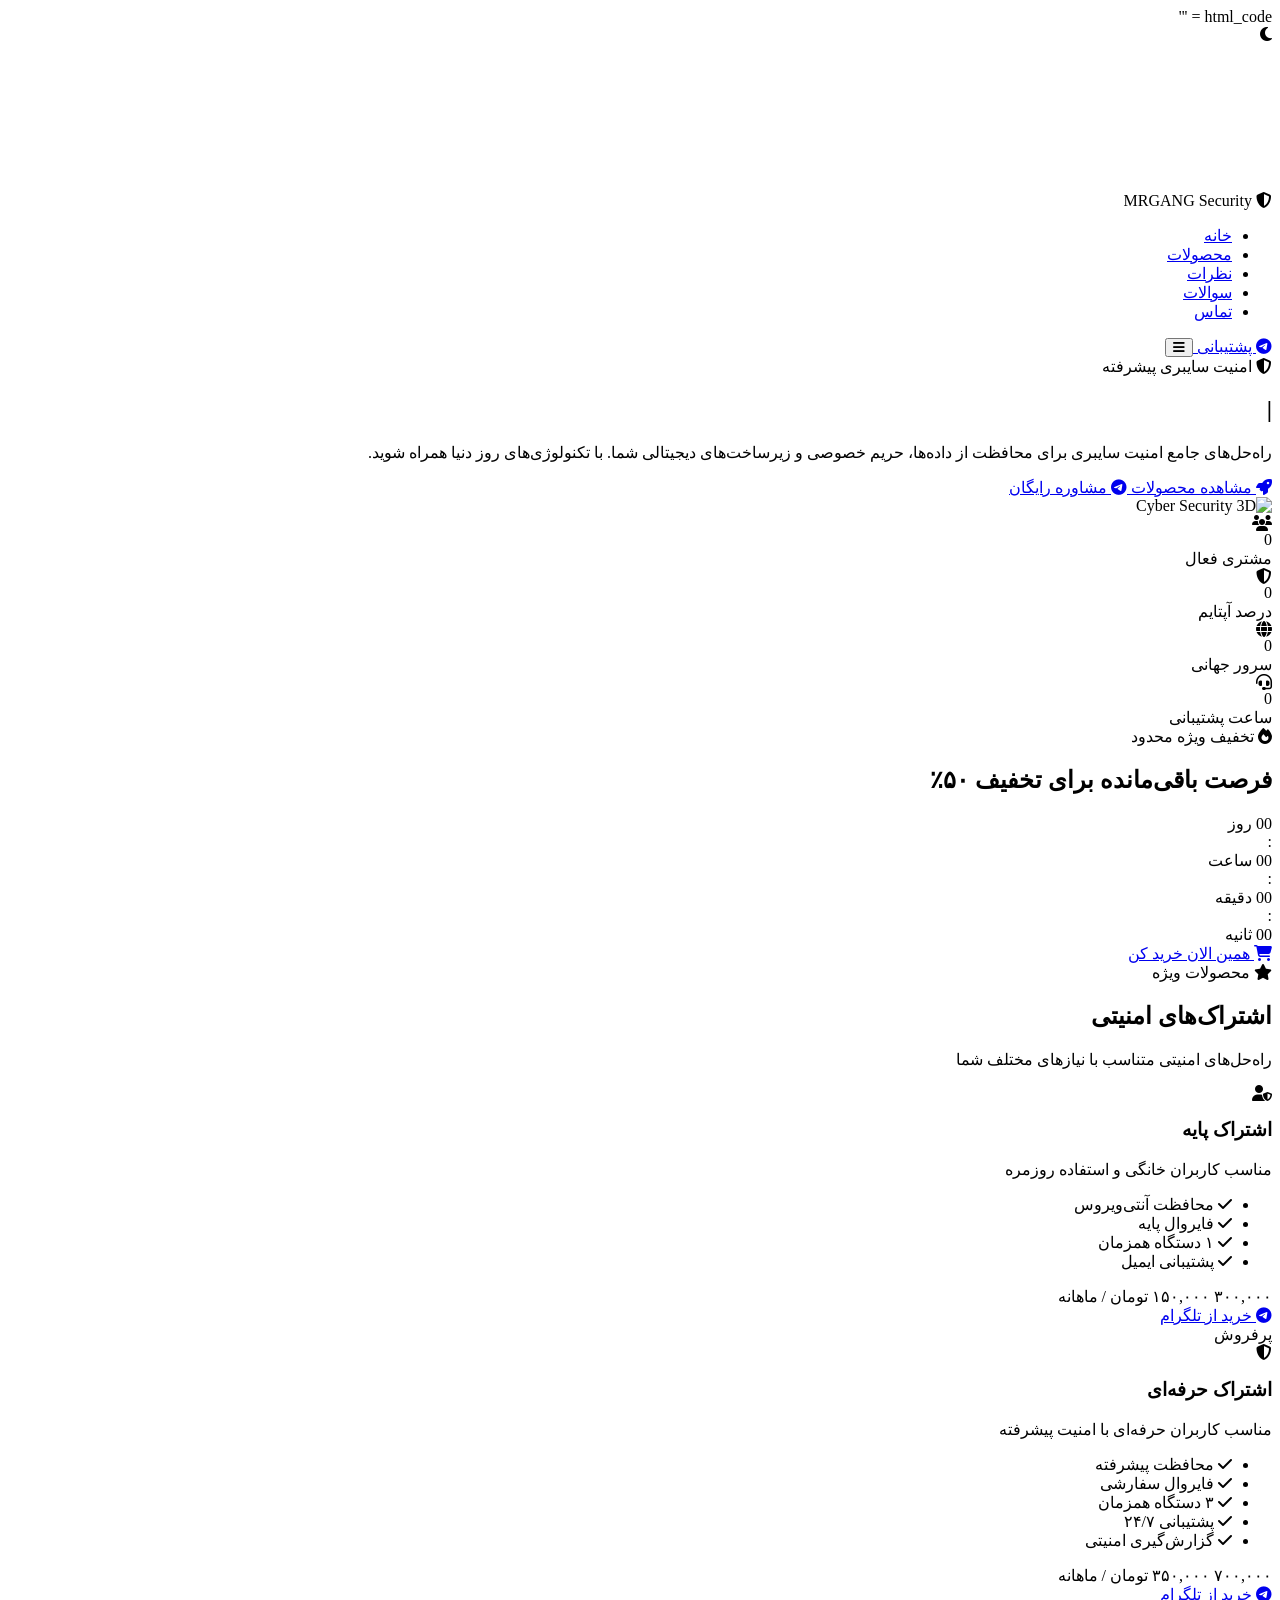
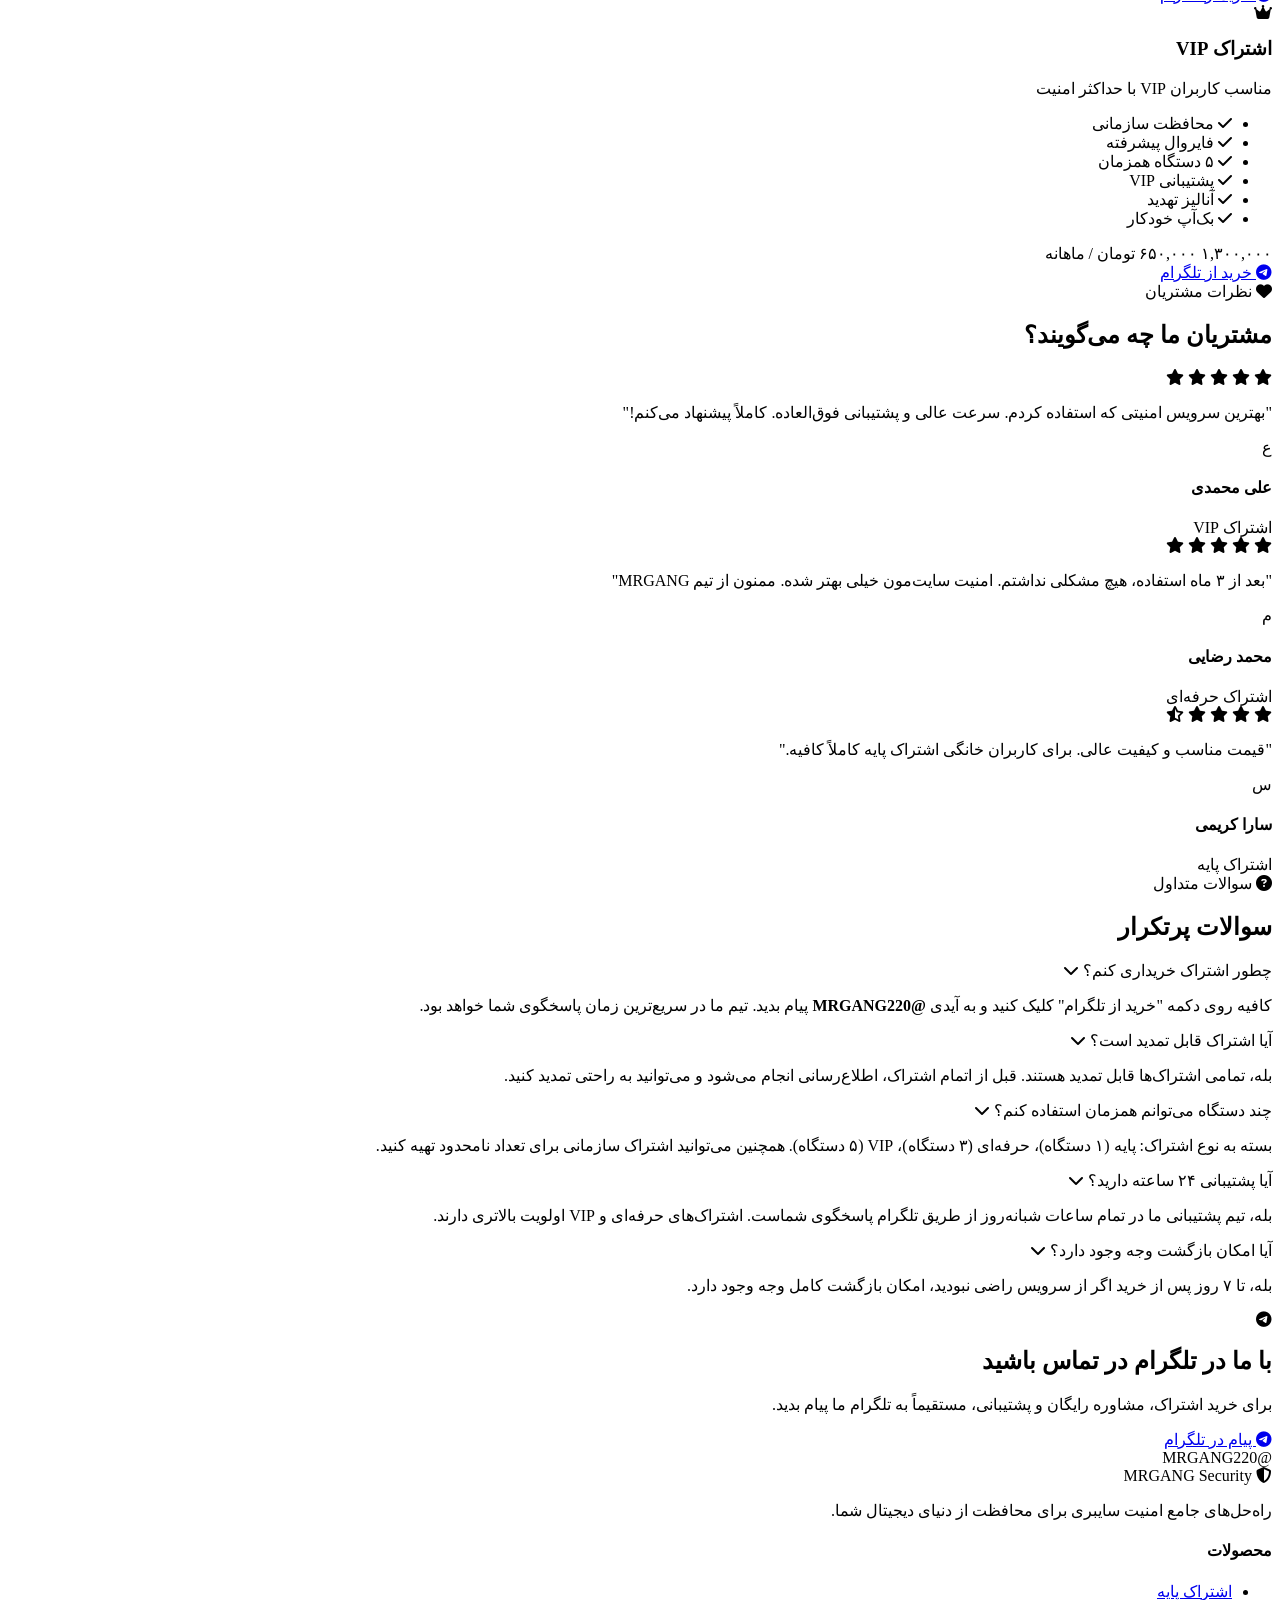
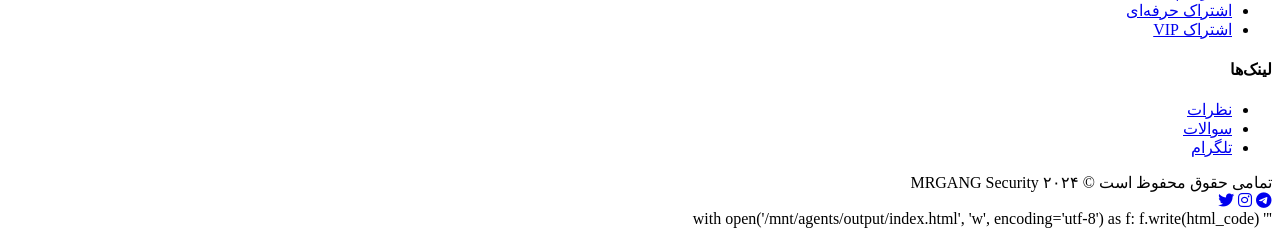
==== commit 9c8121c5: "Create index.html" ====
--- a/index.html
+++ b/index.html
@@ -1,424 +1,418 @@
-
-<html lang="fa" dir="rtl">
-<head>
-    <meta charset="UTF-8">
-    <meta name="viewport" content="width=device-width, initial-scale=1.0">
-    <title>MRGANG Security | امنیت سایبری</title>
-    <link href="https://fonts.googleapis.com/css2?family=Vazirmatn:wght@300;400;500;700;900&display=swap" rel="stylesheet">
-    <link rel="stylesheet" href="https://html_code = '''<!DOCTYPE html>
-cdnjs.cloudflare.com/ajax/libs/font-awesome/6.4.0/css/all.min.css">
-    <link rel="stylesheet" href="style.css">
-</head>
-<body>
-    <!-- Theme Toggle -->
-    <div class="theme-toggle" id="themeToggle">
-        <i class="fas fa-moon"></i>
-    </div>
-
-    <!-- Matrix Rain Canvas -->
-    <canvas id="matrixCanvas" class="matrix-canvas"></canvas>
-
-    <!-- Particles -->
-    <div class="particles" id="particles"></div>
-
-    <!-- Navbar -->
-    <nav class="navbar" id="navbar">
-        <div class="logo">
-            <i class="fas fa-shield-alt"></i>
-            MRGANG Security
-        </div>
-        <ul class="nav-links">
-            <li><a href="#home">خانه</a></li>
-            <li><a href="#products">محصولات</a></li>
-            <li><a href="#testimonials">نظرات</a></li>
-            <li><a href="#faq">سوالات</a></li>
-            <li><a href="#telegram">تماس</a></li>
-        </ul>
-        <a href="https://t.me/MRGANG220" target="_blank" class="nav-cta">
-            <i class="fab fa-telegram"></i>
-            پشتیبانی
-        </a>
-        <button class="mobile-menu-btn" id="mobileMenuBtn">
-            <i class="fas fa-bars"></i>
-        </button>
-    </nav>
-
-    <!-- Hero Section -->
-    <section class="hero" id="home">
-        <div class="hero-content">
-            <div class="hero-text">
-                <div class="hero-badge">
-                    <i class="fas fa-shield-alt"></i>
-                    امنیت سایبری پیشرفته
-                </div>
-                <h1 class="hero-title">
-                    <span class="typing-text" id="typingText"></span>
-                    <span class="cursor">|</span>
-                </h1>
-                <p class="hero-subtitle">
-                    راه‌حل‌های جامع امنیت سایبری برای محافظت از داده‌ها، حریم خصوصی و زیرساخت‌های دیجیتالی شما. با تکنولوژی‌های روز دنیا همراه شوید.
-                </p>
-                <div class="hero-buttons">
-                    <a href="#products" class="btn-primary">
-                        <i class="fas fa-rocket"></i>
-                        مشاهده محصولات
-                    </a>
-                    <a href="#telegram" class="btn-secondary">
-                        <i class="fab fa-telegram"></i>
-                        مشاوره رایگان
-                    </a>
-                </div>
-            </div>
-            <div class="hero-image">
-                <img src="https://images.unsplash.com/photo-1563986768609-322da13575f3?w=600&h=400&fit=crop" alt="Cyber Security 3D">
-            </div>
-        </div>
-    </section>
-
-    <!-- Stats Section -->
-    <section class="stats">
-        <div class="stats-grid">
-            <div class="stat-card">
-                <div class="stat-icon"><i class="fas fa-users"></i></div>
-                <div class="stat-number" data-target="2500">0</div>
-                <div class="stat-label">مشتری فعال</div>
-            </div>
-            <div class="stat-card">
-                <div class="stat-icon"><i class="fas fa-shield-alt"></i></div>
-                <div class="stat-number" data-target="99">0</div>
-                <div class="stat-label">درصد آپتایم</div>
-            </div>
-            <div class="stat-card">
-                <div class="stat-icon"><i class="fas fa-globe"></i></div>
-                <div class="stat-number" data-target="50">0</div>
-                <div class="stat-label">سرور جهانی</div>
-            </div>
-            <div class="stat-card">
-                <div class="stat-icon"><i class="fas fa-headset"></i></div>
-                <div class="stat-number" data-target="24">0</div>
-                <div class="stat-label">ساعت پشتیبانی</div>
-            </div>
-        </div>
-    </section>
-
-> مصطفی:
-<!-- Countdown Section -->
-    <section class="countdown-section">
-        <div class="countdown-container">
-            <div class="countdown-badge">
-                <i class="fas fa-fire"></i>
-                تخفیف ویژه محدود
-            </div>
-            <h2 class="countdown-title">فرصت باقی‌مانده برای تخفیف ۵۰٪</h2>
-            <div class="countdown-timer" id="countdownTimer">
-                <div class="countdown-item">
-                    <span class="countdown-number" id="days">00</span>
-                    <span class="countdown-label">روز</span>
-                </div>
-                <div class="countdown-separator">:</div>
-                <div class="countdown-item">
-                    <span class="countdown-number" id="hours">00</span>
-                    <span class="countdown-label">ساعت</span>
-                </div>
-                <div class="countdown-separator">:</div>
-                <div class="countdown-item">
-                    <span class="countdown-number" id="minutes">00</span>
-                    <span class="countdown-label">دقیقه</span>
-                </div>
-                <div class="countdown-separator">:</div>
-                <div class="countdown-item">
-                    <span class="countdown-number" id="seconds">00</span>
-                    <span class="countdown-label">ثانیه</span>
-                </div>
-            </div>
-            <a href="#products" class="btn-primary countdown-btn">
-                <i class="fas fa-shopping-cart"></i>
-                همین الان خرید کن
-            </a>
-        </div>
-    </section>
-
-    <!-- Products Section -->
-    <section class="products" id="products">
-        <div class="section-header">
-            <div class="section-badge">
-                <i class="fas fa-star"></i>
-                محصولات ویژه
-            </div>
-            <h2 class="section-title">
-                اشتراک‌های <span>امنیتی</span>
-            </h2>
-            <p class="section-desc">
-                راه‌حل‌های امنیتی متناسب با نیازهای مختلف شما
-            </p>
-        </div>
-        <div class="products-grid">
-            <!-- Product 1 -->
-            <div class="product-card" data-tilt>
-                <div class="product-icon"><i class="fas fa-user-shield"></i></div>
-                <h3 class="product-name">اشتراک پایه</h3>
-                <p class="product-desc">مناسب کاربران خانگی و استفاده روزمره</p>
-                <ul class="product-features">
-                    <li><i class="fas fa-check"></i> محافظت آنتی‌ویروس</li>
-                    <li><i class="fas fa-check"></i> فایروال پایه</li>
-                    <li><i class="fas fa-check"></i> ۱ دستگاه همزمان</li>
-                    <li><i class="fas fa-check"></i> پشتیبانی ایمیل</li>
-                </ul>
-                <div class="product-price">
-                    <span class="price-old">۳۰۰,۰۰۰</span>
-                    <span class="price">۱۵۰,۰۰۰</span>
-                    <span class="currency">تومان</span>
-                    <span class="period">/ ماهانه</span>
-                </div>
-                <a href="https://t.me/MRGANG220" target="_blank" class="buy-btn">
-                    <i class="fab fa-telegram"></i>
-                    خرید از تلگرام
-                </a>
-            </div>
-
-            <!-- Product 2 - Popular -->
-            <div class="product-card popular" data-tilt>
-                <div class="popular-badge">پرفروش</div>
-                <div class="product-icon"><i class="fas fa-shield-alt"></i></div>
-                <h3 class="product-name">اشتراک حرفه‌ای</h3>
-                <p class="product-desc">مناسب کاربران حرفه‌ای با امنیت پیشرفته</p>
-                <ul class="product-features">
-                    <li><i class="fas fa-check"></i> محافظت پیشرفته</li>
-                    <li><i class="fas fa-check"></i> فایروال سفارشی</li>
-
-> مصطفی:
-<li><i class="fas fa-check"></i> ۳ دستگاه همزمان</li>
-                    <li><i class="fas fa-check"></i> پشتیبانی ۲۴/۷</li>
-                    <li><i class="fas fa-check"></i> گزارش‌گیری امنیتی</li>
-                </ul>
-                <div class="product-price">
-                    <span class="price-old">۷۰۰,۰۰۰</span>
-                    <span class="price">۳۵۰,۰۰۰</span>
-                    <span class="currency">تومان</span>
-                    <span class="period">/ ماهانه</span>
-                </div>
-                <a href="https://t.me/MRGANG220" target="_blank" class="buy-btn">
-                    <i class="fab fa-telegram"></i>
-                    خرید از تلگرام
-                </a>
-            </div>
-
-            <!-- Product 3 -->
-            <div class="product-card" data-tilt>
-                <div class="product-icon"><i class="fas fa-crown"></i></div>
-                <h3 class="product-name">اشتراک VIP</h3>
-                <p class="product-desc">مناسب کاربران VIP با حداکثر امنیت</p>
-                <ul class="product-features">
-                    <li><i class="fas fa-check"></i> محافظت سازمانی</li>
-                    <li><i class="fas fa-check"></i> فایروال پیشرفته</li>
-                    <li><i class="fas fa-check"></i> ۵ دستگاه همزمان</li>
-                    <li><i class="fas fa-check"></i> پشتیبانی VIP</li>
-                    <li><i class="fas fa-check"></i> آنالیز تهدید</li>
-                    <li><i class="fas fa-check"></i> بک‌آپ خودکار</li>
-                </ul>
-                <div class="product-price">
-                    <span class="price-old">۱,۳۰۰,۰۰۰</span>
-                    <span class="price">۶۵۰,۰۰۰</span>
-                    <span class="currency">تومان</span>
-                    <span class="period">/ ماهانه</span>
-                </div>
-                <a href="https://t.me/MRGANG220" target="_blank" class="buy-btn">
-                    <i class="fab fa-telegram"></i>
-                    خرید از تلگرام
-                </a>
-            </div>
-        </div>
-    </section>
-
-    <!-- Testimonials Section -->
-    <section class="testimonials" id="testimonials">
-        <div class="section-header">
-            <div class="section-badge">
-                <i class="fas fa-heart"></i>
-                نظرات مشتریان
-            </div>
-            <h2 class="section-title">
-                مشتریان ما <span>چه می‌گویند</span>؟
-            </h2>
-        </div>
-        <div class="testimonials-grid">
-            <div class="testimonial-card">
-                <div class="testimonial-stars">
-                    <i class="fas fa-star"></i>
-                    <i class="fas fa-star"></i>
-                    <i class="fas fa-star"></i>
-                    <i class="fas fa-star"></i>
-                    <i class="fas fa-star"></i>
-                </div>
-                <p class="testimonial-text">"بهترین سرویس امنیتی که استفاده کردم. سرعت عالی و پشتیبانی فوق‌العاده. کاملاً پیشنهاد می‌کنم!"</p>
-                <div class="testimonial-author">
-                    <div class="testimonial-avatar">ع</div>
-                    <div class="testimonial-info">
-                        <h4>علی محمدی</h4>
-                        <span>اشتراک VIP</span>
-                    </div>
-                </div>
-            </div>
-            <div class="testimonial-card">
-                <div class="testimonial-stars">
-                    <i class="fas fa-star"></i>
-                    <i class="fas fa-star"></i>
-                    <i class="fas fa-star"></i>
-                    <i class="fas fa-star"></i>
-                    <i class="fas fa-star"></i>
-                </div>
-                <p class="testimonial-text">"بعد از ۳ ماه استفاده، هیچ مشکلی نداشتم. امنیت سایت‌مون خیلی بهتر شده. ممنون از تیم MRGANG"</p>
-
-> مصطفی:
-<div class="testimonial-author">
-                    <div class="testimonial-avatar">م</div>
-                    <div class="testimonial-info">
-                        <h4>محمد رضایی</h4>
-                        <span>اشتراک حرفه‌ای</span>
-                    </div>
-                </div>
-            </div>
-            <div class="testimonial-card">
-                <div class="testimonial-stars">
-                    <i class="fas fa-star"></i>
-                    <i class="fas fa-star"></i>
-                    <i class="fas fa-star"></i>
-                    <i class="fas fa-star"></i>
-                    <i class="fas fa-star-half-alt"></i>
-                </div>
-                <p class="testimonial-text">"قیمت مناسب و کیفیت عالی. برای کاربران خانگی اشتراک پایه کاملاً کافیه."</p>
-                <div class="testimonial-author">
-                    <div class="testimonial-avatar">س</div>
-                    <div class="testimonial-info">
-                        <h4>سارا کریمی</h4>
-                        <span>اشتراک پایه</span>
-                    </div>
-                </div>
-            </div>
-        </div>
-    </section>
-
-    <!-- FAQ Section -->
-    <section class="faq" id="faq">
-        <div class="section-header">
-            <div class="section-badge">
-                <i class="fas fa-question-circle"></i>
-                سوالات متداول
-            </div>
-            <h2 class="section-title">
-                <span>سوالات</span> پرتکرار
-            </h2>
-        </div>
-        <div class="faq-container">
-            <div class="faq-item">
-                <div class="faq-question">
-                    <span>چطور اشتراک خریداری کنم؟</span>
-                    <i class="fas fa-chevron-down"></i>
-                </div>
-                <div class="faq-answer">
-                    <p>کافیه روی دکمه "خرید از تلگرام" کلیک کنید و به آیدی <strong>@MRGANG220</strong> پیام بدید. تیم ما در سریع‌ترین زمان پاسخگوی شما خواهد بود.</p>
-                </div>
-            </div>
-            <div class="faq-item">
-                <div class="faq-question">
-                    <span>آیا اشتراک قابل تمدید است؟</span>
-                    <i class="fas fa-chevron-down"></i>
-                </div>
-                <div class="faq-answer">
-                    <p>بله، تمامی اشتراک‌ها قابل تمدید هستند. قبل از اتمام اشتراک، اطلاع‌رسانی انجام می‌شود و می‌توانید به راحتی تمدید کنید.</p>
-                </div>
-            </div>
-            <div class="faq-item">
-                <div class="faq-question">
-                    <span>چند دستگاه می‌توانم همزمان استفاده کنم؟</span>
-                    <i class="fas fa-chevron-down"></i>
-                </div>
-                <div class="faq-answer">
-                    <p>بسته به نوع اشتراک: پایه (۱ دستگاه)، حرفه‌ای (۳ دستگاه)، VIP (۵ دستگاه). همچنین می‌توانید اشتراک سازمانی برای تعداد نامحدود تهیه کنید.</p>
-                </div>
-            </div>
-            <div class="faq-item">
-                <div class="faq-question">
-                    <span>آیا پشتیبانی ۲۴ ساعته دارید؟</span>
-                    <i class="fas fa-chevron-down"></i>
-                </div>
-                <div class="faq-answer">
-                    <p>بله، تیم پشتیبانی ما در تمام ساعات شبانه‌روز از طریق تلگرام پاسخگوی شماست. اشتراک‌های حرفه‌ای و VIP اولویت بالاتری دارند.</p>
-                </div>
-            </div>
-            <div class="faq-item">
-                <div class="faq-question">
-                    <span>آیا امکان بازگشت وجه وجود دارد؟</span>
-                    <i class="fas fa-chevron-down"></i>
-                </div>
-                <div class="faq-answer">
-                    <p>بله، تا ۷ روز پس از خرید اگر از سرویس راضی نبودید، امکان بازگشت کامل وجه وجود دارد.</p>
-                </div>
-            </div>
-        </div>
-    </section>
-
-> مصطفی:
-<!-- Telegram Section -->
-    <section class="telegram-section" id="telegram">
-        <div class="telegram-container">
-            <div class="telegram-icon">
-                <i class="fab fa-telegram"></i>
-            </div>
-            <h2 class="telegram-title">
-                با ما در <span>تلگرام</span> در تماس باشید
-            </h2>
-            <p class="telegram-desc">
-                برای خرید اشتراک، مشاوره رایگان و پشتیبانی، مستقیماً به تلگرام ما پیام بدید.
-            </p>
-            <a href="https://t.me/MRGANG220" target="_blank" class="telegram-btn">
-                <i class="fab fa-telegram"></i>
-                پیام در تلگرام
-            </a>
-            <div class="telegram-username">@MRGANG220</div>
-        </div>
-    </section>
-
-    <!-- Footer -->
-    <footer class="footer">
-        <div class="footer-content">
-            <div class="footer-brand">
-                <div class="logo">
-                    <i class="fas fa-shield-alt"></i>
-                    MRGANG Security
-                </div>
-                <p>راه‌حل‌های جامع امنیت سایبری برای محافظت از دنیای دیجیتال شما.</p>
-            </div>
-            <div class="footer-links">
-                <h4>محصولات</h4>
-                <ul>
-                    <li><a href="#products">اشتراک پایه</a></li>
-                    <li><a href="#products">اشتراک حرفه‌ای</a></li>
-                    <li><a href="#products">اشتراک VIP</a></li>
-                </ul>
-            </div>
-            <div class="footer-links">
-                <h4>لینک‌ها</h4>
-                <ul>
-                    <li><a href="#testimonials">نظرات</a></li>
-                    <li><a href="#faq">سوالات</a></li>
-                    <li><a href="https://t.me/MRGANG220">تلگرام</a></li>
-                </ul>
-            </div>
-        </div>
-        <div class="footer-bottom">
-            <div>تمامی حقوق محفوظ است © ۲۰۲۴ MRGANG Security</div>
-            <div class="social-links">
-                <a href="https://t.me/MRGANG220" target="_blank"><i class="fab fa-telegram"></i></a>
-                <a href="#"><i class="fab fa-instagram"></i></a>
-                <a href="#"><i class="fab fa-twitter"></i></a>
-            </div>
-        </div>
-    </footer>
-
-    <script src="script.js"></script>
-</body>
-</html>'''
-
-with open('/mnt/agents/output/index.html', 'w', encoding='utf-8') as f:
-    f.write(html_code)
+
+html_code = '''<!DOCTYPE html>
+<html lang="fa" dir="rtl">
+<head>
+    <meta charset="UTF-8">
+    <meta name="viewport" content="width=device-width, initial-scale=1.0">
+    <title>MRGANG Security | امنیت سایبری</title>
+    <link href="https://fonts.googleapis.com/css2?family=Vazirmatn:wght@300;400;500;700;900&display=swap" rel="stylesheet">
+    <link rel="stylesheet" href="https://cdnjs.cloudflare.com/ajax/libs/font-awesome/6.4.0/css/all.min.css">
+    <link rel="stylesheet" href="style.css">
+</head>
+<body>
+    <!-- Theme Toggle -->
+    <div class="theme-toggle" id="themeToggle">
+        <i class="fas fa-moon"></i>
+    </div>
+
+    <!-- Matrix Rain Canvas -->
+    <canvas id="matrixCanvas" class="matrix-canvas"></canvas>
+
+    <!-- Particles -->
+    <div class="particles" id="particles"></div>
+
+    <!-- Navbar -->
+    <nav class="navbar" id="navbar">
+        <div class="logo">
+            <i class="fas fa-shield-alt"></i>
+            MRGANG Security
+        </div>
+        <ul class="nav-links">
+            <li><a href="#home">خانه</a></li>
+            <li><a href="#products">محصولات</a></li>
+            <li><a href="#testimonials">نظرات</a></li>
+            <li><a href="#faq">سوالات</a></li>
+            <li><a href="#telegram">تماس</a></li>
+        </ul>
+        <a href="https://t.me/MRGANG220" target="_blank" class="nav-cta">
+            <i class="fab fa-telegram"></i>
+            پشتیبانی
+        </a>
+        <button class="mobile-menu-btn" id="mobileMenuBtn">
+            <i class="fas fa-bars"></i>
+        </button>
+    </nav>
+
+    <!-- Hero Section -->
+    <section class="hero" id="home">
+        <div class="hero-content">
+            <div class="hero-text">
+                <div class="hero-badge">
+                    <i class="fas fa-shield-alt"></i>
+                    امنیت سایبری پیشرفته
+                </div>
+                <h1 class="hero-title">
+                    <span class="typing-text" id="typingText"></span>
+                    <span class="cursor">|</span>
+                </h1>
+                <p class="hero-subtitle">
+                    راه‌حل‌های جامع امنیت سایبری برای محافظت از داده‌ها، حریم خصوصی و زیرساخت‌های دیجیتالی شما. با تکنولوژی‌های روز دنیا همراه شوید.
+                </p>
+                <div class="hero-buttons">
+                    <a href="#products" class="btn-primary">
+                        <i class="fas fa-rocket"></i>
+                        مشاهده محصولات
+                    </a>
+                    <a href="#telegram" class="btn-secondary">
+                        <i class="fab fa-telegram"></i>
+                        مشاوره رایگان
+                    </a>
+                </div>
+            </div>
+            <div class="hero-image">
+                <img src="https://images.unsplash.com/photo-1563986768609-322da13575f3?w=600&h=400&fit=crop" alt="Cyber Security 3D">
+            </div>
+        </div>
+    </section>
+
+    <!-- Stats Section -->
+    <section class="stats">
+        <div class="stats-grid">
+            <div class="stat-card">
+                <div class="stat-icon"><i class="fas fa-users"></i></div>
+                <div class="stat-number" data-target="2500">0</div>
+                <div class="stat-label">مشتری فعال</div>
+            </div>
+            <div class="stat-card">
+                <div class="stat-icon"><i class="fas fa-shield-alt"></i></div>
+                <div class="stat-number" data-target="99">0</div>
+                <div class="stat-label">درصد آپتایم</div>
+            </div>
+            <div class="stat-card">
+                <div class="stat-icon"><i class="fas fa-globe"></i></div>
+                <div class="stat-number" data-target="50">0</div>
+                <div class="stat-label">سرور جهانی</div>
+            </div>
+            <div class="stat-card">
+                <div class="stat-icon"><i class="fas fa-headset"></i></div>
+                <div class="stat-number" data-target="24">0</div>
+                <div class="stat-label">ساعت پشتیبانی</div>
+            </div>
+        </div>
+    </section>
+
+    <!-- Countdown Section -->
+    <section class="countdown-section">
+        <div class="countdown-container">
+            <div class="countdown-badge">
+                <i class="fas fa-fire"></i>
+                تخفیف ویژه محدود
+            </div>
+            <h2 class="countdown-title">فرصت باقی‌مانده برای تخفیف ۵۰٪</h2>
+            <div class="countdown-timer" id="countdownTimer">
+                <div class="countdown-item">
+                    <span class="countdown-number" id="days">00</span>
+                    <span class="countdown-label">روز</span>
+                </div>
+                <div class="countdown-separator">:</div>
+                <div class="countdown-item">
+                    <span class="countdown-number" id="hours">00</span>
+                    <span class="countdown-label">ساعت</span>
+                </div>
+                <div class="countdown-separator">:</div>
+                <div class="countdown-item">
+                    <span class="countdown-number" id="minutes">00</span>
+                    <span class="countdown-label">دقیقه</span>
+                </div>
+                <div class="countdown-separator">:</div>
+                <div class="countdown-item">
+                    <span class="countdown-number" id="seconds">00</span>
+                    <span class="countdown-label">ثانیه</span>
+                </div>
+            </div>
+            <a href="#products" class="btn-primary countdown-btn">
+                <i class="fas fa-shopping-cart"></i>
+                همین الان خرید کن
+            </a>
+        </div>
+    </section>
+
+    <!-- Products Section -->
+    <section class="products" id="products">
+        <div class="section-header">
+            <div class="section-badge">
+                <i class="fas fa-star"></i>
+                محصولات ویژه
+            </div>
+            <h2 class="section-title">
+                اشتراک‌های <span>امنیتی</span>
+            </h2>
+            <p class="section-desc">
+                راه‌حل‌های امنیتی متناسب با نیازهای مختلف شما
+            </p>
+        </div>
+        <div class="products-grid">
+            <!-- Product 1 -->
+            <div class="product-card" data-tilt>
+                <div class="product-icon"><i class="fas fa-user-shield"></i></div>
+                <h3 class="product-name">اشتراک پایه</h3>
+                <p class="product-desc">مناسب کاربران خانگی و استفاده روزمره</p>
+                <ul class="product-features">
+                    <li><i class="fas fa-check"></i> محافظت آنتی‌ویروس</li>
+                    <li><i class="fas fa-check"></i> فایروال پایه</li>
+                    <li><i class="fas fa-check"></i> ۱ دستگاه همزمان</li>
+                    <li><i class="fas fa-check"></i> پشتیبانی ایمیل</li>
+                </ul>
+                <div class="product-price">
+                    <span class="price-old">۳۰۰,۰۰۰</span>
+                    <span class="price">۱۵۰,۰۰۰</span>
+                    <span class="currency">تومان</span>
+                    <span class="period">/ ماهانه</span>
+                </div>
+                <a href="https://t.me/MRGANG220" target="_blank" class="buy-btn">
+                    <i class="fab fa-telegram"></i>
+                    خرید از تلگرام
+                </a>
+            </div>
+
+            <!-- Product 2 - Popular -->
+            <div class="product-card popular" data-tilt>
+                <div class="popular-badge">پرفروش</div>
+                <div class="product-icon"><i class="fas fa-shield-alt"></i></div>
+                <h3 class="product-name">اشتراک حرفه‌ای</h3>
+                <p class="product-desc">مناسب کاربران حرفه‌ای با امنیت پیشرفته</p>
+                <ul class="product-features">
+                    <li><i class="fas fa-check"></i> محافظت پیشرفته</li>
+                    <li><i class="fas fa-check"></i> فایروال سفارشی</li>
+                    <li><i class="fas fa-check"></i> ۳ دستگاه همزمان</li>
+                    <li><i class="fas fa-check"></i> پشتیبانی ۲۴/۷</li>
+                    <li><i class="fas fa-check"></i> گزارش‌گیری امنیتی</li>
+                </ul>
+                <div class="product-price">
+                    <span class="price-old">۷۰۰,۰۰۰</span>
+                    <span class="price">۳۵۰,۰۰۰</span>
+                    <span class="currency">تومان</span>
+                    <span class="period">/ ماهانه</span>
+                </div>
+                <a href="https://t.me/MRGANG220" target="_blank" class="buy-btn">
+                    <i class="fab fa-telegram"></i>
+                    خرید از تلگرام
+                </a>
+            </div>
+
+            <!-- Product 3 -->
+            <div class="product-card" data-tilt>
+                <div class="product-icon"><i class="fas fa-crown"></i></div>
+                <h3 class="product-name">اشتراک VIP</h3>
+                <p class="product-desc">مناسب کاربران VIP با حداکثر امنیت</p>
+                <ul class="product-features">
+                    <li><i class="fas fa-check"></i> محافظت سازمانی</li>
+                    <li><i class="fas fa-check"></i> فایروال پیشرفته</li>
+                    <li><i class="fas fa-check"></i> ۵ دستگاه همزمان</li>
+                    <li><i class="fas fa-check"></i> پشتیبانی VIP</li>
+                    <li><i class="fas fa-check"></i> آنالیز تهدید</li>
+                    <li><i class="fas fa-check"></i> بک‌آپ خودکار</li>
+                </ul>
+                <div class="product-price">
+                    <span class="price-old">۱,۳۰۰,۰۰۰</span>
+                    <span class="price">۶۵۰,۰۰۰</span>
+                    <span class="currency">تومان</span>
+                    <span class="period">/ ماهانه</span>
+                </div>
+                <a href="https://t.me/MRGANG220" target="_blank" class="buy-btn">
+                    <i class="fab fa-telegram"></i>
+                    خرید از تلگرام
+                </a>
+            </div>
+        </div>
+    </section>
+
+    <!-- Testimonials Section -->
+    <section class="testimonials" id="testimonials">
+        <div class="section-header">
+            <div class="section-badge">
+                <i class="fas fa-heart"></i>
+                نظرات مشتریان
+            </div>
+            <h2 class="section-title">
+                مشتریان ما <span>چه می‌گویند</span>؟
+            </h2>
+        </div>
+        <div class="testimonials-grid">
+            <div class="testimonial-card">
+                <div class="testimonial-stars">
+                    <i class="fas fa-star"></i>
+                    <i class="fas fa-star"></i>
+                    <i class="fas fa-star"></i>
+                    <i class="fas fa-star"></i>
+                    <i class="fas fa-star"></i>
+                </div>
+                <p class="testimonial-text">"بهترین سرویس امنیتی که استفاده کردم. سرعت عالی و پشتیبانی فوق‌العاده. کاملاً پیشنهاد می‌کنم!"</p>
+                <div class="testimonial-author">
+                    <div class="testimonial-avatar">ع</div>
+                    <div class="testimonial-info">
+                        <h4>علی محمدی</h4>
+                        <span>اشتراک VIP</span>
+                    </div>
+                </div>
+            </div>
+            <div class="testimonial-card">
+                <div class="testimonial-stars">
+                    <i class="fas fa-star"></i>
+                    <i class="fas fa-star"></i>
+                    <i class="fas fa-star"></i>
+                    <i class="fas fa-star"></i>
+                    <i class="fas fa-star"></i>
+                </div>
+                <p class="testimonial-text">"بعد از ۳ ماه استفاده، هیچ مشکلی نداشتم. امنیت سایت‌مون خیلی بهتر شده. ممنون از تیم MRGANG"</p>
+                <div class="testimonial-author">
+                    <div class="testimonial-avatar">م</div>
+                    <div class="testimonial-info">
+                        <h4>محمد رضایی</h4>
+                        <span>اشتراک حرفه‌ای</span>
+                    </div>
+                </div>
+            </div>
+            <div class="testimonial-card">
+                <div class="testimonial-stars">
+                    <i class="fas fa-star"></i>
+                    <i class="fas fa-star"></i>
+                    <i class="fas fa-star"></i>
+                    <i class="fas fa-star"></i>
+                    <i class="fas fa-star-half-alt"></i>
+                </div>
+                <p class="testimonial-text">"قیمت مناسب و کیفیت عالی. برای کاربران خانگی اشتراک پایه کاملاً کافیه."</p>
+                <div class="testimonial-author">
+                    <div class="testimonial-avatar">س</div>
+                    <div class="testimonial-info">
+                        <h4>سارا کریمی</h4>
+                        <span>اشتراک پایه</span>
+                    </div>
+                </div>
+            </div>
+        </div>
+    </section>
+
+    <!-- FAQ Section -->
+    <section class="faq" id="faq">
+        <div class="section-header">
+            <div class="section-badge">
+                <i class="fas fa-question-circle"></i>
+                سوالات متداول
+            </div>
+            <h2 class="section-title">
+                <span>سوالات</span> پرتکرار
+            </h2>
+        </div>
+        <div class="faq-container">
+            <div class="faq-item">
+                <div class="faq-question">
+                    <span>چطور اشتراک خریداری کنم؟</span>
+                    <i class="fas fa-chevron-down"></i>
+                </div>
+                <div class="faq-answer">
+                    <p>کافیه روی دکمه "خرید از تلگرام" کلیک کنید و به آیدی <strong>@MRGANG220</strong> پیام بدید. تیم ما در سریع‌ترین زمان پاسخگوی شما خواهد بود.</p>
+                </div>
+            </div>
+            <div class="faq-item">
+                <div class="faq-question">
+                    <span>آیا اشتراک قابل تمدید است؟</span>
+                    <i class="fas fa-chevron-down"></i>
+                </div>
+                <div class="faq-answer">
+                    <p>بله، تمامی اشتراک‌ها قابل تمدید هستند. قبل از اتمام اشتراک، اطلاع‌رسانی انجام می‌شود و می‌توانید به راحتی تمدید کنید.</p>
+                </div>
+            </div>
+            <div class="faq-item">
+                <div class="faq-question">
+                    <span>چند دستگاه می‌توانم همزمان استفاده کنم؟</span>
+                    <i class="fas fa-chevron-down"></i>
+                </div>
+                <div class="faq-answer">
+                    <p>بسته به نوع اشتراک: پایه (۱ دستگاه)، حرفه‌ای (۳ دستگاه)، VIP (۵ دستگاه). همچنین می‌توانید اشتراک سازمانی برای تعداد نامحدود تهیه کنید.</p>
+                </div>
+            </div>
+            <div class="faq-item">
+                <div class="faq-question">
+                    <span>آیا پشتیبانی ۲۴ ساعته دارید؟</span>
+                    <i class="fas fa-chevron-down"></i>
+                </div>
+                <div class="faq-answer">
+                    <p>بله، تیم پشتیبانی ما در تمام ساعات شبانه‌روز از طریق تلگرام پاسخگوی شماست. اشتراک‌های حرفه‌ای و VIP اولویت بالاتری دارند.</p>
+                </div>
+            </div>
+            <div class="faq-item">
+                <div class="faq-question">
+                    <span>آیا امکان بازگشت وجه وجود دارد؟</span>
+                    <i class="fas fa-chevron-down"></i>
+                </div>
+                <div class="faq-answer">
+                    <p>بله، تا ۷ روز پس از خرید اگر از سرویس راضی نبودید، امکان بازگشت کامل وجه وجود دارد.</p>
+                </div>
+            </div>
+        </div>
+    </section>
+
+    <!-- Telegram Section -->
+    <section class="telegram-section" id="telegram">
+        <div class="telegram-container">
+            <div class="telegram-icon">
+                <i class="fab fa-telegram"></i>
+            </div>
+            <h2 class="telegram-title">
+                با ما در <span>تلگرام</span> در تماس باشید
+            </h2>
+            <p class="telegram-desc">
+                برای خرید اشتراک، مشاوره رایگان و پشتیبانی، مستقیماً به تلگرام ما پیام بدید.
+            </p>
+            <a href="https://t.me/MRGANG220" target="_blank" class="telegram-btn">
+                <i class="fab fa-telegram"></i>
+                پیام در تلگرام
+            </a>
+            <div class="telegram-username">@MRGANG220</div>
+        </div>
+    </section>
+
+    <!-- Footer -->
+    <footer class="footer">
+        <div class="footer-content">
+            <div class="footer-brand">
+                <div class="logo">
+                    <i class="fas fa-shield-alt"></i>
+                    MRGANG Security
+                </div>
+                <p>راه‌حل‌های جامع امنیت سایبری برای محافظت از دنیای دیجیتال شما.</p>
+            </div>
+            <div class="footer-links">
+                <h4>محصولات</h4>
+                <ul>
+                    <li><a href="#products">اشتراک پایه</a></li>
+                    <li><a href="#products">اشتراک حرفه‌ای</a></li>
+                    <li><a href="#products">اشتراک VIP</a></li>
+                </ul>
+            </div>
+            <div class="footer-links">
+                <h4>لینک‌ها</h4>
+                <ul>
+                    <li><a href="#testimonials">نظرات</a></li>
+                    <li><a href="#faq">سوالات</a></li>
+                    <li><a href="https://t.me/MRGANG220">تلگرام</a></li>
+                </ul>
+            </div>
+        </div>
+        <div class="footer-bottom">
+            <div>تمامی حقوق محفوظ است © ۲۰۲۴ MRGANG Security</div>
+            <div class="social-links">
+                <a href="https://t.me/MRGANG220" target="_blank"><i class="fab fa-telegram"></i></a>
+                <a href="#"><i class="fab fa-instagram"></i></a>
+                <a href="#"><i class="fab fa-twitter"></i></a>
+            </div>
+        </div>
+    </footer>
+
+    <script src="script.js"></script>
+</body>
+</html>'''
+
+with open('/mnt/agents/output/index.html', 'w', encoding='utf-8') as f:
+    f.write(html_code)
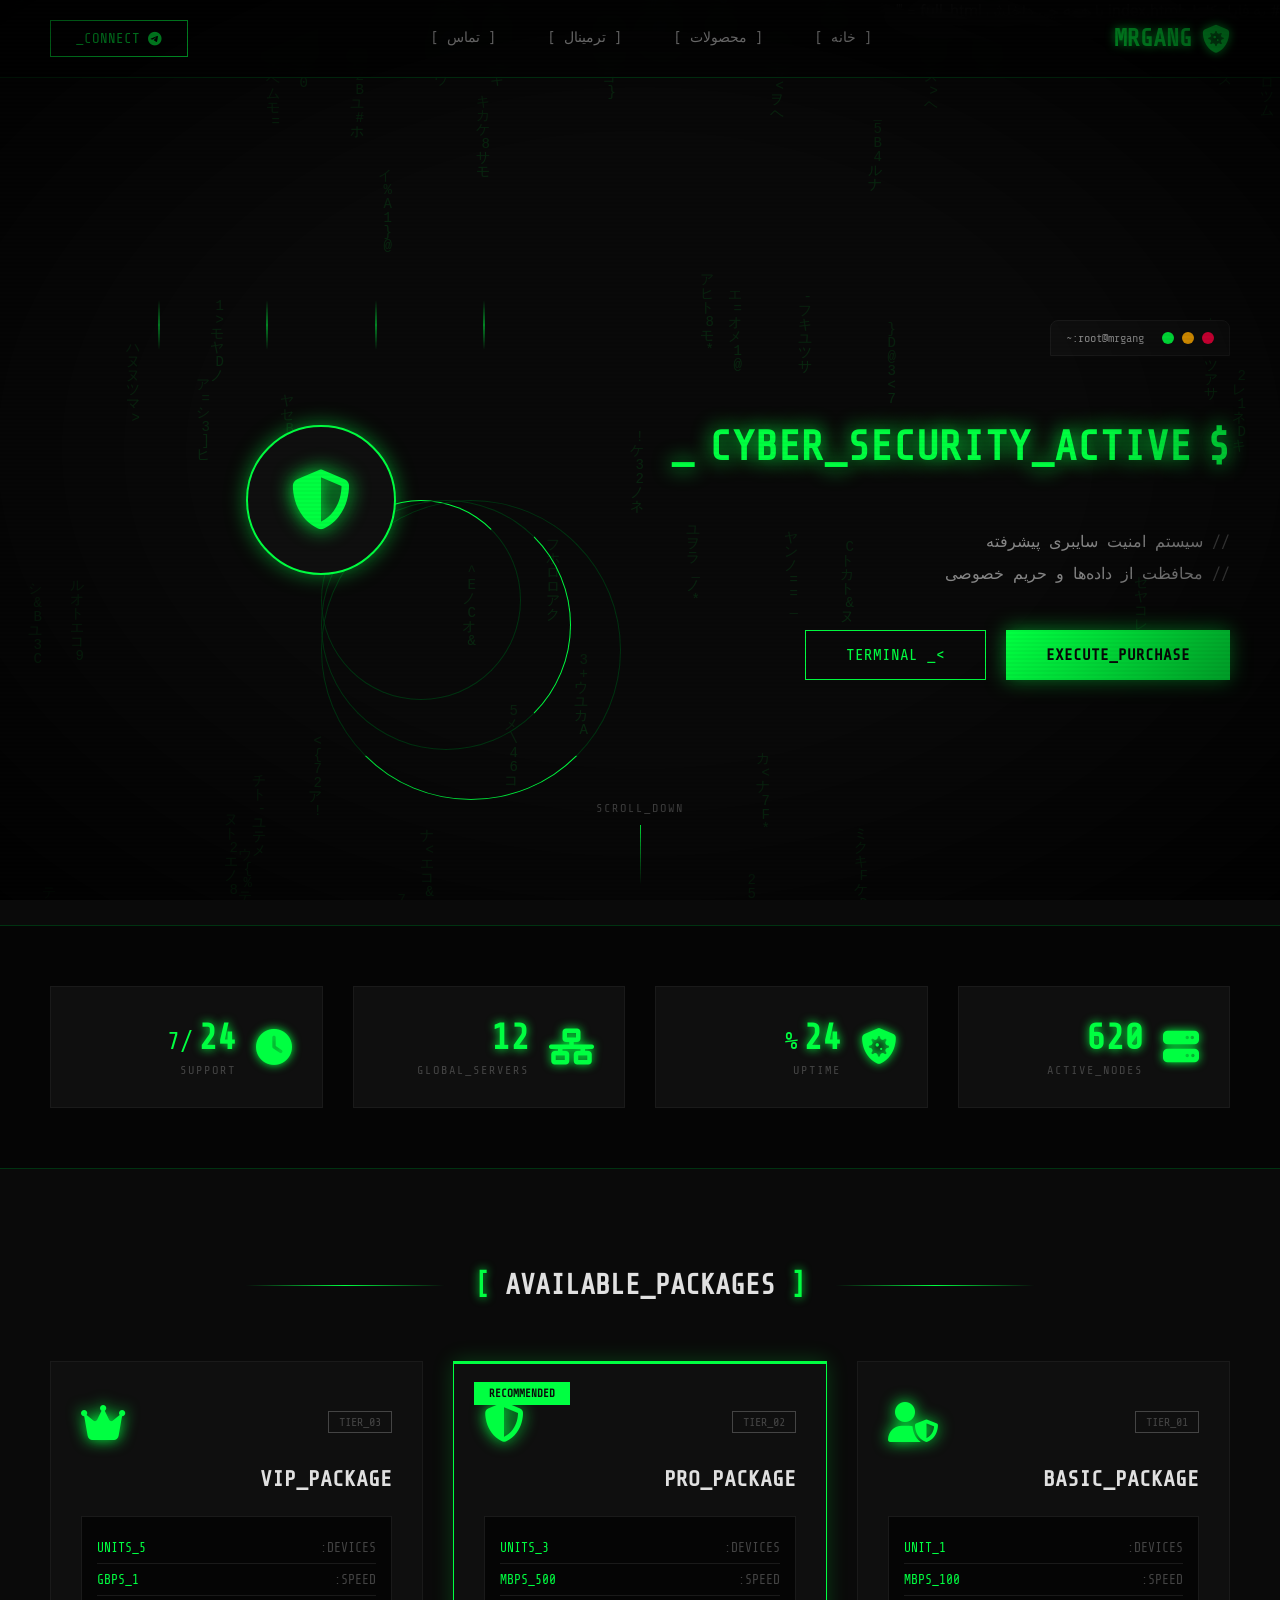
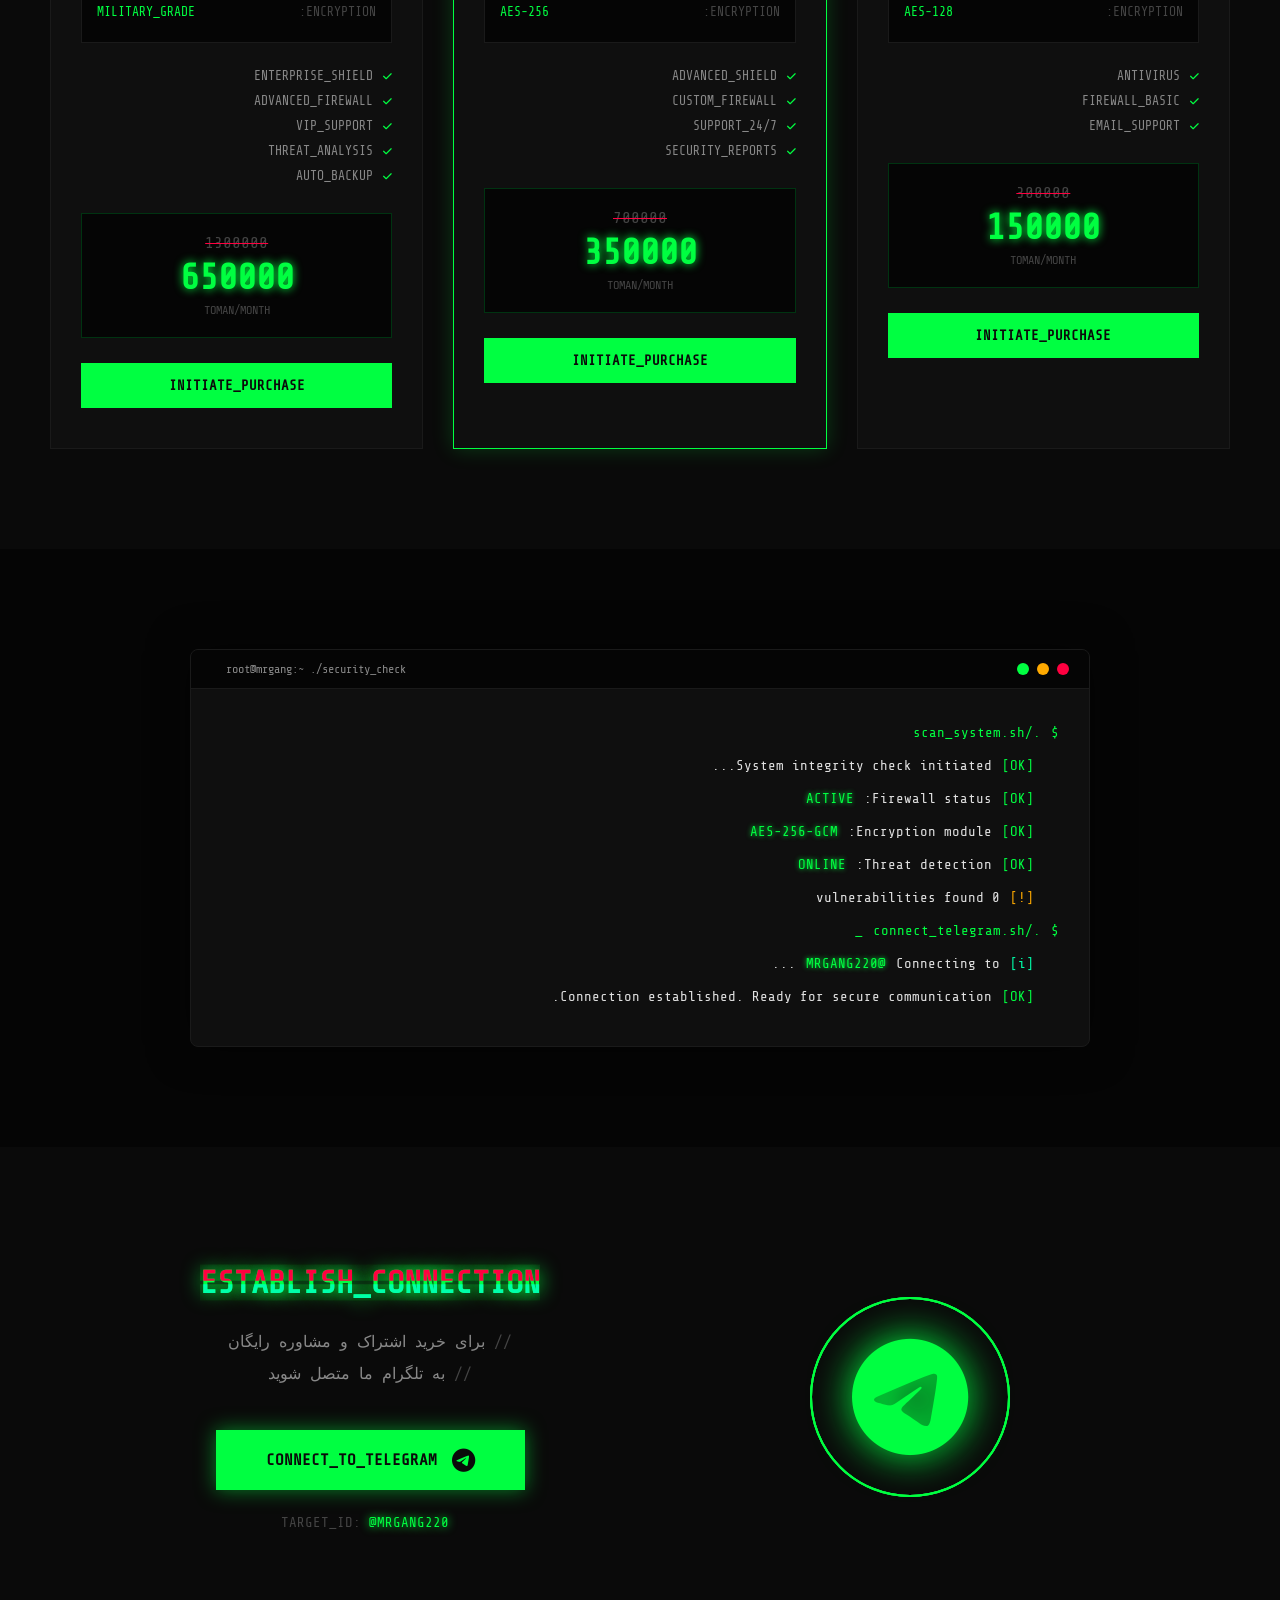
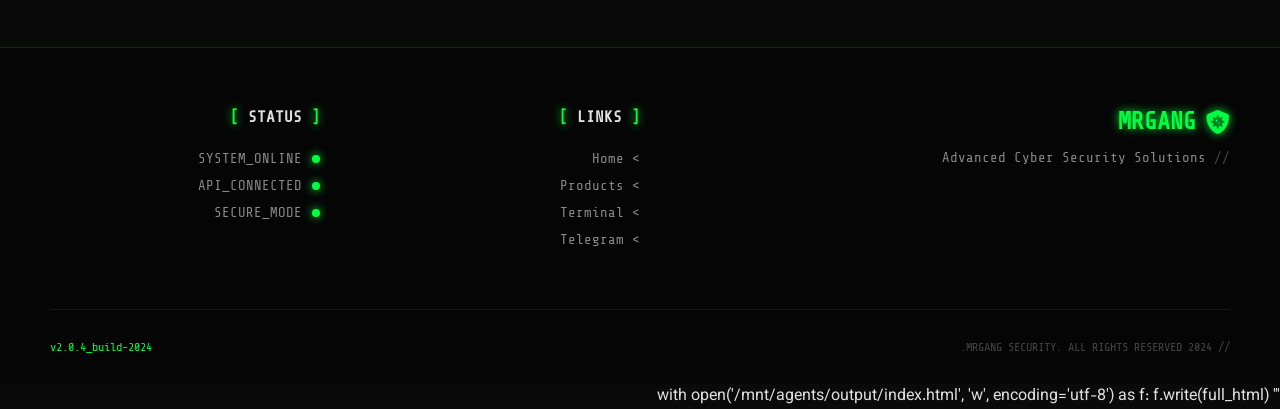
==== commit 4a16c948: "Create index.html" ====
--- a/index.html
+++ b/index.html
@@ -1,418 +1,1532 @@
 
-html_code = '''<!DOCTYPE html>
+# یه فایل کامل index.html با همه چی داخلش
+
+full_html = '''<!DOCTYPE html>
 <html lang="fa" dir="rtl">
 <head>
     <meta charset="UTF-8">
     <meta name="viewport" content="width=device-width, initial-scale=1.0">
-    <title>MRGANG Security | امنیت سایبری</title>
-    <link href="https://fonts.googleapis.com/css2?family=Vazirmatn:wght@300;400;500;700;900&display=swap" rel="stylesheet">
+    <title>MRGANG // CYBER SECURITY</title>
+    <link href="https://fonts.googleapis.com/css2?family=Vazirmatn:wght@300;400;500;700;900&family=Share+Tech+Mono&display=swap" rel="stylesheet">
     <link rel="stylesheet" href="https://cdnjs.cloudflare.com/ajax/libs/font-awesome/6.4.0/css/all.min.css">
-    <link rel="stylesheet" href="style.css">
+    <style>
+        :root {
+            --neon-green: #00ff41;
+            --neon-green-dim: #00cc33;
+            --neon-green-dark: #003311;
+            --neon-cyan: #00ffaa;
+            --dark-bg: #0a0a0a;
+            --darker-bg: #050505;
+            --card-bg: #0f0f0f;
+            --card-border: #1a1a1a;
+            --text-primary: #e0e0e0;
+            --text-secondary: #888888;
+            --text-dim: #444444;
+            --error-red: #ff0040;
+            --warning-yellow: #ffaa00;
+        }
+
+        * { margin: 0; padding: 0; box-sizing: border-box; }
+
+        body {
+            font-family: 'Vazirmatn', 'Share Tech Mono', sans-serif;
+            background: var(--dark-bg);
+            color: var(--text-primary);
+            overflow-x: hidden;
+            cursor: crosshair;
+        }
+
+        /* Scrollbar */
+        ::-webkit-scrollbar { width: 6px; }
+        ::-webkit-scrollbar-track { background: var(--dark-bg); }
+        ::-webkit-scrollbar-thumb { background: var(--neon-green); border-radius: 3px; }
+
+        /* Animations */
+        @keyframes float {
+            0%, 100% { transform: translateY(0px); }
+            50% { transform: translateY(-15px); }
+        }
+        @keyframes pulse-glow {
+            0%, 100% { box-shadow: 0 0 10px rgba(0, 255, 65, 0.5); }
+            50% { box-shadow: 0 0 30px rgba(0, 255, 65, 0.8); }
+        }
+        @keyframes cursor-blink {
+            0%, 100% { opacity: 1; }
+            50% { opacity: 0; }
+        }
+        @keyframes glitch-anim {
+            0% { transform: translate(0); }
+            20% { transform: translate(-2px, 2px); }
+            40% { transform: translate(-2px, -2px); }
+            60% { transform: translate(2px, 2px); }
+            80% { transform: translate(2px, -2px); }
+            100% { transform: translate(0); }
+        }
+        @keyframes orbit {
+            from { transform: translate(-50%, -50%) rotate(0deg); }
+            to { transform: translate(-50%, -50%) rotate(360deg); }
+        }
+        @keyframes data-stream {
+            0% { transform: translateY(-100%); opacity: 0; }
+            10% { opacity: 1; }
+            90% { opacity: 1; }
+            100% { transform: translateY(100vh); opacity: 0; }
+        }
+        @keyframes pulse-ring {
+            0% { transform: scale(0.8); opacity: 1; }
+            100% { transform: scale(2); opacity: 0; }
+        }
+        @keyframes typing {
+            from { width: 0; }
+            to { width: 100%; }
+        }
+        @keyframes scanline {
+            0% { transform: translateY(-100%); }
+            100% { transform: translateY(100vh); }
+        }
+
+        /* Matrix Canvas */
+        #matrixCanvas {
+            position: fixed;
+            top: 0; left: 0;
+            width: 100%; height: 100%;
+            z-index: 0;
+            opacity: 0.12;
+        }
+
+        /* Scanlines */
+        .scanlines {
+            position: fixed;
+            top: 0; left: 0;
+            width: 100%; height: 100%;
+            background: linear-gradient(to bottom, transparent 50%, rgba(0,0,0,0.1) 50%);
+            background-size: 100% 4px;
+            pointer-events: none;
+            z-index: 9998;
+            opacity: 0.3;
+        }
+
+        /* Vignette */
+        .vignette {
+            position: fixed;
+            top: 0; left: 0;
+            width: 100%; height: 100%;
+            background: radial-gradient(ellipse at center, transparent 50%, rgba(0,0,0,0.8) 100%);
+            pointer-events: none;
+            z-index: 9997;
+        }
+
+        /* Cursor Trail */
+        .cursor-trail {
+            position: fixed;
+            width: 4px; height: 4px;
+            background: var(--neon-green);
+            border-radius: 50%;
+            pointer-events: none;
+            z-index: 9999;
+            box-shadow: 0 0 10px var(--neon-green), 0 0 20px var(--neon-green);
+            transition: opacity 0.5s ease;
+        }
+
+        /* Glitch Overlay */
+        .glitch-overlay {
+            position: fixed;
+            top: 0; left: 0;
+            width: 100%; height: 100%;
+            pointer-events: none;
+            z-index: 9996;
+            opacity: 0;
+            background: rgba(0, 255, 65, 0.03);
+            transition: opacity 0.1s;
+        }
+        .glitch-overlay.active {
+            opacity: 1;
+            animation: glitch-flash 0.2s ease-out;
+        }
+        @keyframes glitch-flash {
+            0%, 100% { opacity: 0; }
+            50% { opacity: 1; }
+        }
+
+        /* Navbar */
+        .cyber-nav {
+            position: fixed;
+            top: 0;
+            width: 100%;
+            padding: 20px 50px;
+            display: flex;
+            justify-content: space-between;
+            align-items: center;
+            z-index: 1000;
+            background: rgba(5, 5, 5, 0.9);
+            backdrop-filter: blur(10px);
+            border-bottom: 1px solid var(--neon-green-dark);
+            transition: all 0.3s ease;
+        }
+        .cyber-nav.scrolled {
+            padding: 15px 50px;
+            background: rgba(5, 5, 5, 0.98);
+        }
+        .nav-glitch {
+            font-family: 'Share Tech Mono', monospace;
+            font-size: 24px;
+            font-weight: 700;
+            color: var(--neon-green);
+            text-shadow: 0 0 10px var(--neon-green);
+            display: flex;
+            align-items: center;
+            gap: 10px;
+            position: relative;
+        }
+        .nav-glitch i { font-size: 28px; }
+        .nav-links {
+            display: flex;
+            gap: 30px;
+            list-style: none;
+        }
+        .cyber-link {
+            font-family: 'Share Tech Mono', monospace;
+            color: var(--text-secondary);
+            text-decoration: none;
+            font-size: 14px;
+            transition: all 0.3s ease;
+            padding: 5px 10px;
+            border: 1px solid transparent;
+        }
+        .cyber-link:hover {
+            color: var(--neon-green);
+            border-color: var(--neon-green);
+            box-shadow: 0 0 10px rgba(0, 255, 65, 0.5);
+            text-shadow: 0 0 10px var(--neon-green);
+        }
+        .cyber-btn {
+            padding: 10px 25px;
+            background: transparent;
+            border: 1px solid var(--neon-green);
+            color: var(--neon-green);
+            font-family: 'Share Tech Mono', monospace;
+            font-size: 14px;
+            cursor: pointer;
+            transition: all 0.3s ease;
+            text-decoration: none;
+            display: inline-flex;
+            align-items: center;
+            gap: 8px;
+        }
+        .cyber-btn:hover {
+            background: var(--neon-green);
+            color: var(--dark-bg);
+            box-shadow: 0 0 20px rgba(0, 255, 65, 0.5);
+        }
+        .mobile-toggle {
+            display: none;
+            background: none;
+            border: 1px solid var(--neon-green);
+            color: var(--neon-green);
+            padding: 10px;
+            cursor: pointer;
+            font-size: 18px;
+        }
+
+        /* Hero */
+        .cyber-hero {
+            min-height: 100vh;
+            display: flex;
+            align-items: center;
+            justify-content: center;
+            padding: 150px 50px 100px;
+            position: relative;
+            z-index: 2;
+        }
+        .hero-grid {
+            display: grid;
+            grid-template-columns: 1fr 1fr;
+            gap: 80px;
+            max-width: 1400px;
+            width: 100%;
+            align-items: center;
+        }
+        .terminal-header {
+            display: flex;
+            align-items: center;
+            gap: 8px;
+            margin-bottom: 30px;
+            padding: 10px 15px;
+            background: var(--card-bg);
+            border: 1px solid var(--card-border);
+            border-radius: 8px 8px 0 0;
+            width: fit-content;
+        }
+        .terminal-dot {
+            width: 12px; height: 12px;
+            border-radius: 50%;
+        }
+        .terminal-dot.red { background: var(--error-red); }
+        .terminal-dot.yellow { background: var(--warning-yellow); }
+        .terminal-dot.green { background: var(--neon-green); }
+        .terminal-title {
+            font-family: 'Share Tech Mono', monospace;
+            font-size: 12px;
+            color: var(--text-secondary);
+            margin-right: 10px;
+        }
+        .typing-container {
+            font-family: 'Share Tech Mono', monospace;
+            font-size: 42px;
+            font-weight: 700;
+            color: var(--neon-green);
+            text-shadow: 0 0 20px var(--neon-green);
+            margin-bottom: 20px;
+            display: flex;
+            align-items: center;
+            gap: 15px;
+            min-height: 120px;
+        }
+        .prompt { color: var(--neon-green); }
+        .cursor-blink {
+            color: var(--neon-green);
+            animation: cursor-blink 1s infinite;
+        }
+        .hero-desc {
+            font-family: 'Share Tech Mono', monospace;
+            font-size: 16px;
+            color: var(--text-secondary);
+            line-height: 2;
+            margin-bottom: 40px;
+        }
+        .comment { color: var(--text-dim); }
+        .hero-actions {
+            display: flex;
+            gap: 20px;
+        }
+        .cyber-btn-primary {
+            padding: 15px 40px;
+            background: var(--neon-green);
+            border: none;
+            color: var(--dark-bg);
+            font-family: 'Share Tech Mono', monospace;
+            font-size: 16px;
+            font-weight: 700;
+            cursor: pointer;
+            transition: all 0.3s ease;
+            text-decoration: none;
+            display: inline-flex;
+            align-items: center;
+            box-shadow: 0 0 20px rgba(0, 255, 65, 0.5);
+        }
+        .cyber-btn-primary:hover {
+            transform: translateY(-3px);
+            box-shadow: 0 0 30px rgba(0, 255, 65, 0.8);
+        }
+        .cyber-btn-secondary {
+            padding: 15px 40px;
+            background: transparent;
+            border: 1px solid var(--neon-green);
+            color: var(--neon-green);
+            font-family: 'Share Tech Mono', monospace;
+            font-size: 16px;
+            cursor: pointer;
+            transition: all 0.3s ease;
+            text-decoration: none;
+            display: inline-flex;
+            align-items: center;
+        }
+        .cyber-btn-secondary:hover {
+            background: rgba(0, 255, 65, 0.1);
+            box-shadow: 0 0 20px rgba(0, 255, 65, 0.5);
+        }
+
+        /* Hero Visual */
+        .hero-visual {
+            position: relative;
+            display: flex;
+            justify-content: center;
+            align-items: center;
+            height: 400px;
+        }
+        .cyber-circle {
+            position: relative;
+            width: 250px; height: 250px;
+        }
+        .circle-inner {
+            position: absolute;
+            top: 50%; left: 50%;
+            transform: translate(-50%, -50%);
+            width: 150px; height: 150px;
+            background: var(--card-bg);
+            border: 2px solid var(--neon-green);
+            border-radius: 50%;
+            display: flex;
+            align-items: center;
+            justify-content: center;
+            font-size: 60px;
+            color: var(--neon-green);
+            text-shadow: 0 0 20px var(--neon-green);
+            box-shadow: 0 0 20px rgba(0, 255, 65, 0.5);
+            z-index: 10;
+        }
+        .orbit {
+            position: absolute;
+            top: 50%; left: 50%;
+            border: 1px solid var(--neon-green-dark);
+            border-radius: 50%;
+        }
+        .orbit-1 {
+            width: 200px; height: 200px;
+            animation: orbit 10s linear infinite;
+            border-top-color: var(--neon-green);
+        }
+        .orbit-2 {
+            width: 250px; height: 250px;
+            animation: orbit 15s linear infinite reverse;
+            border-right-color: var(--neon-green);
+        }
+        .orbit-3 {
+            width: 300px; height: 300px;
+            animation: orbit 20s linear infinite;
+            border-bottom-color: var(--neon-green);
+        }
+        .data-streams {
+            position: absolute;
+            top: 0; left: 0;
+            width: 100%; height: 100%;
+            pointer-events: none;
+        }
+        .stream {
+            position: absolute;
+            width: 2px; height: 50px;
+            background: linear-gradient(to bottom, transparent, var(--neon-green), transparent);
+            animation: data-stream 3s linear infinite;
+            opacity: 0.5;
+        }
+        .stream:nth-child(1) { left: 20%; animation-delay: 0s; }
+        .stream:nth-child(2) { left: 40%; animation-delay: 1s; }
+        .stream:nth-child(3) { left: 60%; animation-delay: 2s; }
+        .stream:nth-child(4) { left: 80%; animation-delay: 3s; }
+
+        .scroll-indicator {
+            position: absolute;
+            bottom: 40px;
+            left: 50%;
+            transform: translateX(-50%);
+            display: flex;
+            flex-direction: column;
+            align-items: center;
+            gap: 10px;
+        }
+        .scroll-text {
+            font-family: 'Share Tech Mono', monospace;
+            font-size: 12px;
+            color: var(--text-dim);
+            letter-spacing: 2px;
+        }
+        .scroll-line {
+            width: 1px; height: 60px;
+            background: linear-gradient(to bottom, var(--neon-green), transparent);
+            animation: pulse-glow 2s infinite;
+        }
+
+        /* Status Bar */
+        .status-bar {
+            padding: 60px 50px;
+            background: var(--darker-bg);
+            border-top: 1px solid var(--neon-green-dark);
+            border-bottom: 1px solid var(--neon-green-dark);
+            position: relative;
+            z-index: 2;
+        }
+        .status-grid {
+            display: grid;
+            grid-template-columns: repeat(4, 1fr);
+            gap: 30px;
+            max-width: 1200px;
+            margin: 0 auto;
+        }
+        .status-item {
+            display: flex;
+            align-items: center;
+            gap: 20px;
+            padding: 30px;
+            background: var(--card-bg);
+            border: 1px solid var(--card-border);
+            transition: all 0.3s ease;
+        }
+        .status-item:hover {
+            border-color: var(--neon-green);
+            box-shadow: 0 0 20px rgba(0, 255, 65, 0.5);
+            transform: translateY(-5px);
+        }
+        .status-icon {
+            font-size: 36px;
+            color: var(--neon-green);
+            text-shadow: 0 0 10px var(--neon-green);
+        }
+        .status-data {
+            display: flex;
+            flex-wrap: wrap;
+            align-items: baseline;
+            gap: 5px;
+        }
+        .status-value {
+            font-family: 'Share Tech Mono', monospace;
+            font-size: 36px;
+            font-weight: 700;
+            color: var(--neon-green);
+            text-shadow: 0 0 10px var(--neon-green);
+        }
+        .status-suffix {
+            font-family: 'Share Tech Mono', monospace;
+            font-size: 24px;
+            color: var(--neon-green);
+        }
+        .status-label {
+            width: 100%;
+            font-family: 'Share Tech Mono', monospace;
+            font-size: 12px;
+            color: var(--text-dim);
+            letter-spacing: 2px;
+        }
+
+        /* Products */
+        .cyber-products {
+            padding: 100px 50px;
+            position: relative;
+            z-index: 2;
+        }
+        .section-header {
+            display: flex;
+            align-items: center;
+            justify-content: center;
+            gap: 30px;
+            margin-bottom: 60px;
+        }
+        .section-line {
+            flex: 1;
+            height: 1px;
+            background: linear-gradient(to right, transparent, var(--neon-green), transparent);
+            max-width: 200px;
+        }
+        .section-title {
+            font-family: 'Share Tech Mono', monospace;
+            font-size: 28px;
+            font-weight: 700;
+            display: flex;
+            align-items: center;
+            gap: 15px;
+            white-space: nowrap;
+        }
+        .bracket {
+            color: var(--neon-green);
+            text-shadow: 0 0 10px var(--neon-green);
+        }
+        .title-text { color: var(--text-primary); }
+
+        .products-grid {
+            display: grid;
+            grid-template-columns: repeat(3, 1fr);
+            gap: 30px;
+            max-width: 1200px;
+            margin: 0 auto;
+        }
+        .cyber-card {
+            background: var(--card-bg);
+            border: 1px solid var(--card-border);
+            padding: 40px 30px;
+            position: relative;
+            overflow: hidden;
+            transition: all 0.4s ease;
+        }
+        .cyber-card::before {
+            content: '';
+            position: absolute;
+            top: 0; left: 0;
+            width: 100%; height: 2px;
+            background: var(--neon-green);
+            transform: scaleX(0);
+            transition: transform 0.4s ease;
+        }
+        .cyber-card:hover::before { transform: scaleX(1); }
+        .cyber-card:hover {
+            border-color: var(--neon-green);
+            box-shadow: 0 0 20px rgba(0, 255, 65, 0.5);
+            transform: translateY(-10px);
+        }
+        .cyber-card.featured {
+            border-color: var(--neon-green);
+            box-shadow: 0 0 20px rgba(0, 255, 65, 0.2);
+        }
+        .cyber-card.featured::before { transform: scaleX(1); }
+
+        .featured-badge {
+            position: absolute;
+            top: 20px; left: 20px;
+            padding: 5px 15px;
+            background: var(--neon-green);
+            color: var(--dark-bg);
+            font-family: 'Share Tech Mono', monospace;
+            font-size: 11px;
+            font-weight: 700;
+            z-index: 10;
+        }
+        .card-header {
+            display: flex;
+            justify-content: space-between;
+            align-items: center;
+            margin-bottom: 25px;
+        }
+        .tier-badge {
+            font-family: 'Share Tech Mono', monospace;
+            font-size: 12px;
+            color: var(--text-dim);
+            border: 1px solid var(--text-dim);
+            padding: 3px 10px;
+        }
+        .card-header i {
+            font-size: 40px;
+            color: var(--neon-green);
+            text-shadow: 0 0 15px var(--neon-green);
+        }
+        .card-title {
+            font-family: 'Share Tech Mono', monospace;
+            font-size: 22px;
+            font-weight: 700;
+            color: var(--text-primary);
+            margin-bottom: 25px;
+        }
+        .card-specs {
+            margin-bottom: 25px;
+            padding: 15px;
+            background: var(--darker-bg);
+            border: 1px solid var(--card-border);
+        }
+        .spec-item {
+            display: flex;
+            justify-content: space-between;
+            padding: 8px 0;
+            border-bottom: 1px solid var(--card-border);
+            font-family: 'Share Tech Mono', monospace;
+            font-size: 13px;
+        }
+        .spec-item:last-child { border-bottom: none; }
+        .spec-key { color: var(--text-dim); }
+        .spec-value { color: var(--neon-green); }
+        .card-features {
+            display: flex;
+            flex-direction: column;
+            gap: 10px;
+            margin-bottom: 30px;
+        }
+        .feature-tag {
+            display: flex;
+            align-items: center;
+            gap: 10px;
+            font-family: 'Share Tech Mono', monospace;
+            font-size: 13px;
+            color: var(--text-secondary);
+        }
+        .feature-tag i {
+            color: var(--neon-green);
+            font-size: 10px;
+        }
+        .card-price {
+            margin-bottom: 25px;
+            padding: 20px;
+            background: var(--darker-bg);
+            border: 1px solid var(--neon-green-dark);
+            text-align: center;
+        }
+        .price-old {
+            display: block;
+            font-family: 'Share Tech Mono', monospace;
+            font-size: 16px;
+            color: var(--text-dim);
+            text-decoration: line-through;
+            text-decoration-color: var(--error-red);
+            margin-bottom: 5px;
+        }
+        .price-current {
+            font-family: 'Share Tech Mono', monospace;
+            font-size: 36px;
+            font-weight: 700;
+            color: var(--neon-green);
+            text-shadow: 0 0 10px var(--neon-green);
+        }
+        .price-unit {
+            display: block;
+            font-family: 'Share Tech Mono', monospace;
+            font-size: 12px;
+            color: var(--text-dim);
+            margin-top: 5px;
+        }
+        .cyber-purchase-btn {
+            display: block;
+            width: 100%;
+            padding: 15px;
+            background: var(--neon-green);
+            border: none;
+            color: var(--dark-bg);
+            font-family: 'Share Tech Mono', monospace;
+            font-size: 14px;
+            font-weight: 700;
+            cursor: pointer;
+            text-decoration: none;
+            text-align: center;
+            transition: all 0.3s ease;
+        }
+        .cyber-purchase-btn:hover {
+            box-shadow: 0 0 30px rgba(0, 255, 65, 0.6);
+            transform: scale(1.02);
+        }
+
+        /* Terminal Section */
+        .terminal-section {
+            padding: 100px 50px;
+            background: var(--darker-bg);
+            position: relative;
+            z-index: 2;
+        }
+        .terminal-window {
+            max-width: 900px;
+            margin: 0 auto;
+            background: var(--card-bg);
+            border: 1px solid var(--card-border);
+            border-radius: 8px;
+            overflow: hidden;
+            box-shadow: 0 0 40px rgba(0, 0, 0, 0.5);
+        }
+        .terminal-bar {
+            display: flex;
+            align-items: center;
+            gap: 8px;
+            padding: 12px 20px;
+            background: var(--darker-bg);
+            border-bottom: 1px solid var(--card-border);
+        }
+        .terminal-btn {
+            width: 12px; height: 12px;
+            border-radius: 50%;
+        }
+        .terminal-btn.close { background: var(--error-red); }
+        .terminal-btn.minimize { background: var(--warning-yellow); }
+        .terminal-btn.maximize { background: var(--neon-green); }
+        .terminal-title-bar {
+            font-family: 'Share Tech Mono', monospace;
+            font-size: 12px;
+            color: var(--text-secondary);
+            margin-right: auto;
+            margin-left: 15px;
+        }
+        .terminal-body {
+            padding: 30px;
+            font-family: 'Share Tech Mono', monospace;
+            font-size: 14px;
+            line-height: 2;
+        }
+        .terminal-line {
+            display: flex;
+            align-items: center;
+            gap: 10px;
+            margin-bottom: 5px;
+        }
+        .terminal-line.output { padding-right: 25px; }
+        .command { color: var(--neon-green); }
+        .success { color: var(--neon-green); }
+        .warning { color: var(--warning-yellow); }
+        .info { color: var(--neon-cyan); }
+        .highlight {
+            color: var(--neon-green);
+            text-shadow: 0 0 5px var(--neon-green);
+        }
+
+        /* Contact */
+        .cyber-contact {
+            padding: 100px 50px;
+            position: relative;
+            z-index: 2;
+            overflow: hidden;
+        }
+        .contact-grid {
+            display: grid;
+            grid-template-columns: 1fr 1fr;
+            gap: 80px;
+            max-width: 1000px;
+            margin: 0 auto;
+            align-items: center;
+        }
+        .contact-visual {
+            position: relative;
+            display: flex;
+            justify-content: center;
+            align-items: center;
+            height: 300px;
+        }
+        .contact-visual i {
+            font-size: 120px;
+            color: var(--neon-green);
+            text-shadow: 0 0 40px var(--neon-green);
+            z-index: 10;
+            position: relative;
+        }
+        .pulse-ring {
+            position: absolute;
+            width: 200px; height: 200px;
+            border: 2px solid var(--neon-green);
+            border-radius: 50%;
+            animation: pulse-ring 2s ease-out infinite;
+        }
+        .pulse-ring:nth-child(2) { animation-delay: 0.5s; }
+        .pulse-ring:nth-child(3) { animation-delay: 1s; }
+        .contact-content { text-align: center; }
+        .contact-title {
+            font-family: 'Share Tech Mono', monospace;
+            font-size: 32px;
+            font-weight: 700;
+            margin-bottom: 25px;
+        }
+        .glitch-text {
+            position: relative;
+            color: var(--neon-green);
+            text-shadow: 0 0 20px var(--neon-green);
+        }
+        .glitch-text::before,
+        .glitch-text::after {
+            content: attr(data-text);
+            position: absolute;
+            top: 0; left: 0;
+            width: 100%; height: 100%;
+        }
+        .glitch-text::before {
+            animation: glitch-anim 2s infinite linear alternate-reverse;
+            color: var(--error-red);
+            clip-path: polygon(0 0, 100% 0, 100% 45%, 0 45%);
+        }
+        .glitch-text::after {
+            animation: glitch-anim 3s infinite linear alternate-reverse;
+            color: var(--neon-cyan);
+            clip-path: polygon(0 55%, 100% 55%, 100% 100%, 0 100%);
+        }
+        .contact-desc {
+            font-family: 'Share Tech Mono', monospace;
+            font-size: 16px;
+            color: var(--text-secondary);
+            line-height: 2;
+            margin-bottom: 40px;
+        }
+        .cyber-connect-btn {
+            display: inline-flex;
+            align-items: center;
+            gap: 15px;
+            padding: 18px 50px;
+            background: var(--neon-green);
+            border: none;
+            color: var(--dark-bg);
+            font-family: 'Share Tech Mono', monospace;
+            font-size: 16px;
+            font-weight: 700;
+            cursor: pointer;
+            text-decoration: none;
+            transition: all 0.3s ease;
+            box-shadow: 0 0 20px rgba(0, 255, 65, 0.5);
+        }
+        .cyber-connect-btn:hover {
+            transform: translateY(-3px);
+            box-shadow: 0 0 40px rgba(0, 255, 65, 0.8);
+        }
+        .cyber-connect-btn i { font-size: 24px; }
+        .contact-id {
+            margin-top: 25px;
+            font-family: 'Share Tech Mono', monospace;
+            font-size: 14px;
+        }
+        .id-label { color: var(--text-dim); }
+        .id-value {
+            color: var(--neon-green);
+            text-shadow: 0 0 10px var(--neon-green);
+            margin-right: 10px;
+        }
+
+        /* Footer */
+        .cyber-footer {
+            padding: 60px 50px 30px;
+            background: var(--darker-bg);
+            border-top: 1px solid var(--neon-green-dark);
+            position: relative;
+            z-index: 2;
+        }
+        .footer-grid {
+            display: grid;
+            grid-template-columns: 2fr 1fr 1fr;
+            gap: 50px;
+            max-width: 1200px;
+            margin: 0 auto 50px;
+        }
+        .brand-glitch {
+            font-family: 'Share Tech Mono', monospace;
+            font-size: 24px;
+            font-weight: 700;
+            color: var(--neon-green);
+            text-shadow: 0 0 10px var(--neon-green);
+            display: flex;
+            align-items: center;
+            gap: 10px;
+            margin-bottom: 15px;
+        }
+        .footer-desc {
+            font-family: 'Share Tech Mono', monospace;
+            font-size: 14px;
+            color: var(--text-secondary);
+        }
+        .footer-links h4 {
+            font-family: 'Share Tech Mono', monospace;
+            font-size: 16px;
+            font-weight: 700;
+            color: var(--text-primary);
+            margin-bottom: 25px;
+        }
+        .footer-links ul { list-style: none; }
+        .footer-links li { margin-bottom: 12px; }
+        .footer-link {
+            font-family: 'Share Tech Mono', monospace;
+            font-size: 14px;
+            color: var(--text-secondary);
+            text-decoration: none;
+            transition: all 0.3s ease;
+            display: flex;
+            align-items: center;
+            gap: 8px;
+        }
+        .footer-link:hover {
+            color: var(--neon-green);
+            text-shadow: 0 0 5px var(--neon-green);
+            padding-right: 5px;
+        }
+        .footer-status h4 {
+            font-family: 'Share Tech Mono', monospace;
+            font-size: 16px;
+            font-weight: 700;
+            color: var(--text-primary);
+            margin-bottom: 25px;
+        }
+        .status-row {
+            display: flex;
+            align-items: center;
+            gap: 10px;
+            margin-bottom: 12px;
+            font-family: 'Share Tech Mono', monospace;
+            font-size: 14px;
+            color: var(--text-secondary);
+        }
+        .status-indicator {
+            width: 8px; height: 8px;
+            border-radius: 50%;
+            background: var(--neon-green);
+            box-shadow: 0 0 10px var(--neon-green);
+            animation: pulse-glow 2s infinite;
+        }
+        .footer-bottom {
+            max-width: 1200px;
+            margin: 0 auto;
+            padding-top: 30px;
+            border-top: 1px solid var(--card-border);
+            display: flex;
+            justify-content: space-between;
+            align-items: center;
+            font-family: 'Share Tech Mono', monospace;
+            font-size: 12px;
+            color: var(--text-dim);
+        }
+        .footer-version { color: var(--neon-green); }
+
+        /* Responsive */
+        @media (max-width: 1024px) {
+            .hero-grid, .contact-grid { grid-template-columns: 1fr; text-align: center; }
+            .hero-visual { order: -1; }
+            .hero-actions { justify-content: center; }
+            .products-grid { grid-template-columns: repeat(2, 1fr); }
+            .status-grid { grid-template-columns: repeat(2, 1fr); }
+            .footer-grid { grid-template-columns: 1fr 1fr; }
+        }
+        @media (max-width: 768px) {
+            .cyber-nav { padding: 15px 20px; }
+            .nav-links {
+                display: none;
+                position: absolute;
+                top: 100%; left: 0;
+                width: 100%;
+                background: var(--dark-bg);
+                flex-direction: column;
+                padding: 20px;
+                border-bottom: 1px solid var(--neon-green-dark);
+            }
+            .nav-links.active { display: flex; }
+            .mobile-toggle { display: block; }
+            .cyber-hero { padding: 120px 20px 60px; }
+            .typing-container { font-size: 24px; min-height: 80px; }
+            .hero-actions { flex-direction: column; }
+            .products-grid, .status-grid { grid-template-columns: 1fr; }
+            .footer-grid { grid-template-columns: 1fr; text-align: center; }
+            .footer-bottom { flex-direction: column; gap: 15px; text-align: center; }
+        }
+
+        /* Scroll Reveal */
+        .reveal {
+            opacity: 0;
+            transform: translateY(30px);
+            transition: all 0.6s ease;
+        }
+        .reveal.active {
+            opacity: 1;
+            transform: translateY(0);
+        }
+    </style>
 </head>
 <body>
-    <!-- Theme Toggle -->
-    <div class="theme-toggle" id="themeToggle">
-        <i class="fas fa-moon"></i>
-    </div>
-
-    <!-- Matrix Rain Canvas -->
-    <canvas id="matrixCanvas" class="matrix-canvas"></canvas>
-
-    <!-- Particles -->
-    <div class="particles" id="particles"></div>
-
-    <!-- Navbar -->
-    <nav class="navbar" id="navbar">
-        <div class="logo">
-            <i class="fas fa-shield-alt"></i>
-            MRGANG Security
+    <canvas id="matrixCanvas"></canvas>
+    <div class="scanlines"></div>
+    <div class="vignette"></div>
+    <div class="glitch-overlay" id="glitchOverlay"></div>
+
+    <nav class="cyber-nav" id="navbar">
+        <div class="nav-glitch" data-text="MRGANG">
+            <i class="fas fa-shield-virus"></i>
+            MRGANG
         </div>
         <ul class="nav-links">
-            <li><a href="#home">خانه</a></li>
-            <li><a href="#products">محصولات</a></li>
-            <li><a href="#testimonials">نظرات</a></li>
-            <li><a href="#faq">سوالات</a></li>
-            <li><a href="#telegram">تماس</a></li>
+            <li><a href="#home" class="cyber-link">[ خانه ]</a></li>
+            <li><a href="#products" class="cyber-link">[ محصولات ]</a></li>
+            <li><a href="#terminal" class="cyber-link">[ ترمینال ]</a></li>
+            <li><a href="#telegram" class="cyber-link">[ تماس ]</a></li>
         </ul>
-        <a href="https://t.me/MRGANG220" target="_blank" class="nav-cta">
+        <a href="https://t.me/MRGANG220" target="_blank" class="cyber-btn">
             <i class="fab fa-telegram"></i>
-            پشتیبانی
+            CONNECT_
         </a>
-        <button class="mobile-menu-btn" id="mobileMenuBtn">
+        <button class="mobile-toggle" id="mobileToggle">
             <i class="fas fa-bars"></i>
         </button>
     </nav>
 
-    <!-- Hero Section -->
-    <section class="hero" id="home">
-        <div class="hero-content">
-            <div class="hero-text">
-                <div class="hero-badge">
-                    <i class="fas fa-shield-alt"></i>
-                    امنیت سایبری پیشرفته
-                </div>
-                <h1 class="hero-title">
-                    <span class="typing-text" id="typingText"></span>
-                    <span class="cursor">|</span>
-                </h1>
-                <p class="hero-subtitle">
-                    راه‌حل‌های جامع امنیت سایبری برای محافظت از داده‌ها، حریم خصوصی و زیرساخت‌های دیجیتالی شما. با تکنولوژی‌های روز دنیا همراه شوید.
-                </p>
-                <div class="hero-buttons">
-                    <a href="#products" class="btn-primary">
-                        <i class="fas fa-rocket"></i>
-                        مشاهده محصولات
-                    </a>
-                    <a href="#telegram" class="btn-secondary">
-                        <i class="fab fa-telegram"></i>
-                        مشاوره رایگان
-                    </a>
+    <section class="cyber-hero" id="home">
+        <div class="hero-grid">
+            <div class="hero-content">
+                <div class="terminal-header">
+                    <span class="terminal-dot red"></span>
+                    <span class="terminal-dot yellow"></span>
+                    <span class="terminal-dot green"></span>
+                    <span class="terminal-title">root@mrgang:~</span>
+                </div>
+                <div class="hero-text">
+                    <div class="typing-container">
+                        <span class="prompt">$</span>
+                        <span class="typing-text" id="typingText"></span>
+                        <span class="cursor-blink">_</span>
+                    </div>
+                    <p class="hero-desc">
+                        <span class="comment">//</span> سیستم امنیت سایبری پیشرفته<br>
+                        <span class="comment">//</span> محافظت از داده‌ها و حریم خصوصی
+                    </p>
+                    <div class="hero-actions">
+                        <a href="#products" class="cyber-btn-primary">EXECUTE_PURCHASE</a>
+                        <a href="#terminal" class="cyber-btn-secondary">>_ TERMINAL</a>
+                    </div>
                 </div>
             </div>
-            <div class="hero-image">
-                <img src="https://images.unsplash.com/photo-1563986768609-322da13575f3?w=600&h=400&fit=crop" alt="Cyber Security 3D">
+            <div class="hero-visual">
+                <div class="cyber-circle">
+                    <div class="circle-inner">
+                        <i class="fas fa-shield-alt"></i>
+                    </div>
+                    <div class="orbit orbit-1"></div>
+                    <div class="orbit orbit-2"></div>
+                    <div class="orbit orbit-3"></div>
+                </div>
+                <div class="data-streams">
+                    <div class="stream"></div>
+                    <div class="stream"></div>
+                    <div class="stream"></div>
+                    <div class="stream"></div>
+                </div>
+            </div>
+        </div>
+        <div class="scroll-indicator">
+            <span class="scroll-text">SCROLL_DOWN</span>
+            <div class="scroll-line"></div>
+        </div>
+    </section>
+
+    <section class="status-bar">
+        <div class="status-grid">
+            <div class="status-item">
+                <div class="status-icon"><i class="fas fa-server"></i></div>
+                <div class="status-data">
+                    <span class="status-value" data-target="2500">0000</span>
+                    <span class="status-label">ACTIVE_NODES</span>
+                </div>
+            </div>
+            <div class="status-item">
+                <div class="status-icon"><i class="fas fa-shield-virus"></i></div>
+                <div class="status-data">
+                    <span class="status-value" data-target="99">00</span>
+                    <span class="status-suffix">%</span>
+                    <span class="status-label">UPTIME</span>
+                </div>
+            </div>
+            <div class="status-item">
+                <div class="status-icon"><i class="fas fa-network-wired"></i></div>
+                <div class="status-data">
+                    <span class="status-value" data-target="50">00</span>
+                    <span class="status-label">GLOBAL_SERVERS</span>
+                </div>
+            </div>
+            <div class="status-item">
+                <div class="status-icon"><i class="fas fa-clock"></i></div>
+                <div class="status-data">
+                    <span class="status-value">24</span>
+                    <span class="status-suffix">/7</span>
+                    <span class="status-label">SUPPORT</span>
+                </div>
             </div>
         </div>
     </section>
 
-    <!-- Stats Section -->
-    <section class="stats">
-        <div class="stats-grid">
-            <div class="stat-card">
-                <div class="stat-icon"><i class="fas fa-users"></i></div>
-                <div class="stat-number" data-target="2500">0</div>
-                <div class="stat-label">مشتری فعال</div>
+    <section class="cyber-products" id="products">
+        <div class="section-header">
+            <div class="section-line"></div>
+            <h2 class="section-title">
+                <span class="bracket">[</span>
+                <span class="title-text">AVAILABLE_PACKAGES</span>
+                <span class="bracket">]</span>
+            </h2>
+            <div class="section-line"></div>
+        </div>
+        <div class="products-grid">
+            <div class="cyber-card" data-tier="1">
+                <div class="card-header">
+                    <span class="tier-badge">TIER_01</span>
+                    <i class="fas fa-user-shield"></i>
+                </div>
+                <h3 class="card-title">BASIC_PACKAGE</h3>
+                <div class="card-specs">
+                    <div class="spec-item">
+                        <span class="spec-key">DEVICES:</span>
+                        <span class="spec-value">1_UNIT</span>
+                    </div>
+                    <div class="spec-item">
+                        <span class="spec-key">SPEED:</span>
+                        <span class="spec-value">100_MBPS</span>
+                    </div>
+                    <div class="spec-item">
+                        <span class="spec-key">ENCRYPTION:</span>
+                        <span class="spec-value">AES-128</span>
+                    </div>
+                </div>
+                <div class="card-features">
+                    <div class="feature-tag"><i class="fas fa-check"></i> ANTIVIRUS</div>
+                    <div class="feature-tag"><i class="fas fa-check"></i> FIREWALL_BASIC</div>
+                    <div class="feature-tag"><i class="fas fa-check"></i> EMAIL_SUPPORT</div>
+                </div>
+                <div class="card-price">
+                    <span class="price-old">300000</span>
+                    <span class="price-current">150000</span>
+                    <span class="price-unit">TOMAN/MONTH</span>
+                </div>
+                <a href="https://t.me/MRGANG220" target="_blank" class="cyber-purchase-btn">INITIATE_PURCHASE</a>
             </div>
-            <div class="stat-card">
-                <div class="stat-icon"><i class="fas fa-shield-alt"></i></div>
-                <div class="stat-number" data-target="99">0</div>
-                <div class="stat-label">درصد آپتایم</div>
+
+            <div class="cyber-card featured" data-tier="2">
+                <div class="featured-badge">RECOMMENDED</div>
+                <div class="card-header">
+                    <span class="tier-badge">TIER_02</span>
+                    <i class="fas fa-shield-alt"></i>
+                </div>
+                <h3 class="card-title">PRO_PACKAGE</h3>
+                <div class="card-specs">
+                    <div class="spec-item">
+                        <span class="spec-key">DEVICES:</span>
+                        <span class="spec-value">3_UNITS</span>
+                    </div>
+                    <div class="spec-item">
+                        <span class="spec-key">SPEED:</span>
+                        <span class="spec-value">500_MBPS</span>
+                    </div>
+                    <div class="spec-item">
+                        <span class="spec-key">ENCRYPTION:</span>
+                        <span class="spec-value">AES-256</span>
+                    </div>
+                </div>
+                <div class="card-features">
+                    <div class="feature-tag"><i class="fas fa-check"></i> ADVANCED_SHIELD</div>
+                    <div class="feature-tag"><i class="fas fa-check"></i> CUSTOM_FIREWALL</div>
+                    <div class="feature-tag"><i class="fas fa-check"></i> 24/7_SUPPORT</div>
+                    <div class="feature-tag"><i class="fas fa-check"></i> SECURITY_REPORTS</div>
+                </div>
+                <div class="card-price">
+                    <span class="price-old">700000</span>
+                    <span class="price-current">350000</span>
+                    <span class="price-unit">TOMAN/MONTH</span>
+                </div>
+                <a href="https://t.me/MRGANG220" target="_blank" class="cyber-purchase-btn">INITIATE_PURCHASE</a>
             </div>
-            <div class="stat-card">
-                <div class="stat-icon"><i class="fas fa-globe"></i></div>
-                <div class="stat-number" data-target="50">0</div>
-                <div class="stat-label">سرور جهانی</div>
-            </div>
-            <div class="stat-card">
-                <div class="stat-icon"><i class="fas fa-headset"></i></div>
-                <div class="stat-number" data-target="24">0</div>
-                <div class="stat-label">ساعت پشتیبانی</div>
+
+            <div class="cyber-card" data-tier="3">
+                <div class="card-header">
+                    <span class="tier-badge">TIER_03</span>
+                    <i class="fas fa-crown"></i>
+                </div>
+                <h3 class="card-title">VIP_PACKAGE</h3>
+                <div class="card-specs">
+                    <div class="spec-item">
+                        <span class="spec-key">DEVICES:</span>
+                        <span class="spec-value">5_UNITS</span>
+                    </div>
+                    <div class="spec-item">
+                        <span class="spec-key">SPEED:</span>
+                        <span class="spec-value">1_GBPS</span>
+                    </div>
+                    <div class="spec-item">
+                        <span class="spec-key">ENCRYPTION:</span>
+                        <span class="spec-value">MILITARY_GRADE</span>
+                    </div>
+                </div>
+                <div class="card-features">
+                    <div class="feature-tag"><i class="fas fa-check"></i> ENTERPRISE_SHIELD</div>
+                    <div class="feature-tag"><i class="fas fa-check"></i> ADVANCED_FIREWALL</div>
+                    <div class="feature-tag"><i class="fas fa-check"></i> VIP_SUPPORT</div>
+                    <div class="feature-tag"><i class="fas fa-check"></i> THREAT_ANALYSIS</div>
+                    <div class="feature-tag"><i class="fas fa-check"></i> AUTO_BACKUP</div>
+                </div>
+                <div class="card-price">
+                    <span class="price-old">1300000</span>
+                    <span class="price-current">650000</span>
+                    <span class="price-unit">TOMAN/MONTH</span>
+                </div>
+                <a href="https://t.me/MRGANG220" target="_blank" class="cyber-purchase-btn">INITIATE_PURCHASE</a>
             </div>
         </div>
     </section>
 
-    <!-- Countdown Section -->
-    <section class="countdown-section">
-        <div class="countdown-container">
-            <div class="countdown-badge">
-                <i class="fas fa-fire"></i>
-                تخفیف ویژه محدود
+    <section class="terminal-section" id="terminal">
+        <div class="terminal-window">
+            <div class="terminal-bar">
+                <span class="terminal-btn close"></span>
+                <span class="terminal-btn minimize"></span>
+                <span class="terminal-btn maximize"></span>
+                <span class="terminal-title-bar">root@mrgang:~ ./security_check</span>
             </div>
-            <h2 class="countdown-title">فرصت باقی‌مانده برای تخفیف ۵۰٪</h2>
-            <div class="countdown-timer" id="countdownTimer">
-                <div class="countdown-item">
-                    <span class="countdown-number" id="days">00</span>
-                    <span class="countdown-label">روز</span>
-                </div>
-                <div class="countdown-separator">:</div>
-                <div class="countdown-item">
-                    <span class="countdown-number" id="hours">00</span>
-                    <span class="countdown-label">ساعت</span>
-                </div>
-                <div class="countdown-separator">:</div>
-                <div class="countdown-item">
-                    <span class="countdown-number" id="minutes">00</span>
-                    <span class="countdown-label">دقیقه</span>
-                </div>
-                <div class="countdown-separator">:</div>
-                <div class="countdown-item">
-                    <span class="countdown-number" id="seconds">00</span>
-                    <span class="countdown-label">ثانیه</span>
-                </div>
-            </div>
-            <a href="#products" class="btn-primary countdown-btn">
-                <i class="fas fa-shopping-cart"></i>
-                همین الان خرید کن
-            </a>
-        </div>
-    </section>
-
-    <!-- Products Section -->
-    <section class="products" id="products">
-        <div class="section-header">
-            <div class="section-badge">
-                <i class="fas fa-star"></i>
-                محصولات ویژه
-            </div>
-            <h2 class="section-title">
-                اشتراک‌های <span>امنیتی</span>
-            </h2>
-            <p class="section-desc">
-                راه‌حل‌های امنیتی متناسب با نیازهای مختلف شما
-            </p>
-        </div>
-        <div class="products-grid">
-            <!-- Product 1 -->
-            <div class="product-card" data-tilt>
-                <div class="product-icon"><i class="fas fa-user-shield"></i></div>
-                <h3 class="product-name">اشتراک پایه</h3>
-                <p class="product-desc">مناسب کاربران خانگی و استفاده روزمره</p>
-                <ul class="product-features">
-                    <li><i class="fas fa-check"></i> محافظت آنتی‌ویروس</li>
-                    <li><i class="fas fa-check"></i> فایروال پایه</li>
-                    <li><i class="fas fa-check"></i> ۱ دستگاه همزمان</li>
-                    <li><i class="fas fa-check"></i> پشتیبانی ایمیل</li>
-                </ul>
-                <div class="product-price">
-                    <span class="price-old">۳۰۰,۰۰۰</span>
-                    <span class="price">۱۵۰,۰۰۰</span>
-                    <span class="currency">تومان</span>
-                    <span class="period">/ ماهانه</span>
-                </div>
-                <a href="https://t.me/MRGANG220" target="_blank" class="buy-btn">
-                    <i class="fab fa-telegram"></i>
-                    خرید از تلگرام
-                </a>
-            </div>
-
-            <!-- Product 2 - Popular -->
-            <div class="product-card popular" data-tilt>
-                <div class="popular-badge">پرفروش</div>
-                <div class="product-icon"><i class="fas fa-shield-alt"></i></div>
-                <h3 class="product-name">اشتراک حرفه‌ای</h3>
-                <p class="product-desc">مناسب کاربران حرفه‌ای با امنیت پیشرفته</p>
-                <ul class="product-features">
-                    <li><i class="fas fa-check"></i> محافظت پیشرفته</li>
-                    <li><i class="fas fa-check"></i> فایروال سفارشی</li>
-                    <li><i class="fas fa-check"></i> ۳ دستگاه همزمان</li>
-                    <li><i class="fas fa-check"></i> پشتیبانی ۲۴/۷</li>
-                    <li><i class="fas fa-check"></i> گزارش‌گیری امنیتی</li>
-                </ul>
-                <div class="product-price">
-                    <span class="price-old">۷۰۰,۰۰۰</span>
-                    <span class="price">۳۵۰,۰۰۰</span>
-                    <span class="currency">تومان</span>
-                    <span class="period">/ ماهانه</span>
-                </div>
-                <a href="https://t.me/MRGANG220" target="_blank" class="buy-btn">
-                    <i class="fab fa-telegram"></i>
-                    خرید از تلگرام
-                </a>
-            </div>
-
-            <!-- Product 3 -->
-            <div class="product-card" data-tilt>
-                <div class="product-icon"><i class="fas fa-crown"></i></div>
-                <h3 class="product-name">اشتراک VIP</h3>
-                <p class="product-desc">مناسب کاربران VIP با حداکثر امنیت</p>
-                <ul class="product-features">
-                    <li><i class="fas fa-check"></i> محافظت سازمانی</li>
-                    <li><i class="fas fa-check"></i> فایروال پیشرفته</li>
-                    <li><i class="fas fa-check"></i> ۵ دستگاه همزمان</li>
-                    <li><i class="fas fa-check"></i> پشتیبانی VIP</li>
-                    <li><i class="fas fa-check"></i> آنالیز تهدید</li>
-                    <li><i class="fas fa-check"></i> بک‌آپ خودکار</li>
-                </ul>
-                <div class="product-price">
-                    <span class="price-old">۱,۳۰۰,۰۰۰</span>
-                    <span class="price">۶۵۰,۰۰۰</span>
-                    <span class="currency">تومان</span>
-                    <span class="period">/ ماهانه</span>
-                </div>
-                <a href="https://t.me/MRGANG220" target="_blank" class="buy-btn">
-                    <i class="fab fa-telegram"></i>
-                    خرید از تلگرام
-                </a>
+            <div class="terminal-body">
+                <div class="terminal-line">
+                    <span class="prompt">$</span>
+                    <span class="command">./scan_system.sh</span>
+                </div>
+                <div class="terminal-line output">
+                    <span class="success">[OK]</span> System integrity check initiated...
+                </div>
+                <div class="terminal-line output">
+                    <span class="success">[OK]</span> Firewall status: <span class="highlight">ACTIVE</span>
+                </div>
+                <div class="terminal-line output">
+                    <span class="success">[OK]</span> Encryption module: <span class="highlight">AES-256-GCM</span>
+                </div>
+                <div class="terminal-line output">
+                    <span class="success">[OK]</span> Threat detection: <span class="highlight">ONLINE</span>
+                </div>
+                <div class="terminal-line output">
+                    <span class="warning">[!]</span> 0 vulnerabilities found
+                </div>
+                <div class="terminal-line">
+                    <span class="prompt">$</span>
+                    <span class="command">./connect_telegram.sh</span>
+                    <span class="cursor-blink">_</span>
+                </div>
+                <div class="terminal-line output">
+                    <span class="info">[i]</span> Connecting to <span class="highlight">@MRGANG220</span>...
+                </div>
+                <div class="terminal-line output">
+                    <span class="success">[OK]</span> Connection established. Ready for secure communication.
+                </div>
             </div>
         </div>
     </section>
 
-    <!-- Testimonials Section -->
-    <section class="testimonials" id="testimonials">
-        <div class="section-header">
-            <div class="section-badge">
-                <i class="fas fa-heart"></i>
-                نظرات مشتریان
+    <section class="cyber-contact" id="telegram">
+        <div class="contact-grid">
+            <div class="contact-visual">
+                <div class="pulse-ring"></div>
+                <div class="pulse-ring"></div>
+                <div class="pulse-ring"></div>
+                <i class="fab fa-telegram"></i>
             </div>
-            <h2 class="section-title">
-                مشتریان ما <span>چه می‌گویند</span>؟
-            </h2>
-        </div>
-        <div class="testimonials-grid">
-            <div class="testimonial-card">
-                <div class="testimonial-stars">
-                    <i class="fas fa-star"></i>
-                    <i class="fas fa-star"></i>
-                    <i class="fas fa-star"></i>
-                    <i class="fas fa-star"></i>
-                    <i class="fas fa-star"></i>
-                </div>
-                <p class="testimonial-text">"بهترین سرویس امنیتی که استفاده کردم. سرعت عالی و پشتیبانی فوق‌العاده. کاملاً پیشنهاد می‌کنم!"</p>
-                <div class="testimonial-author">
-                    <div class="testimonial-avatar">ع</div>
-                    <div class="testimonial-info">
-                        <h4>علی محمدی</h4>
-                        <span>اشتراک VIP</span>
-                    </div>
-                </div>
-            </div>
-            <div class="testimonial-card">
-                <div class="testimonial-stars">
-                    <i class="fas fa-star"></i>
-                    <i class="fas fa-star"></i>
-                    <i class="fas fa-star"></i>
-                    <i class="fas fa-star"></i>
-                    <i class="fas fa-star"></i>
-                </div>
-                <p class="testimonial-text">"بعد از ۳ ماه استفاده، هیچ مشکلی نداشتم. امنیت سایت‌مون خیلی بهتر شده. ممنون از تیم MRGANG"</p>
-                <div class="testimonial-author">
-                    <div class="testimonial-avatar">م</div>
-                    <div class="testimonial-info">
-                        <h4>محمد رضایی</h4>
-                        <span>اشتراک حرفه‌ای</span>
-                    </div>
-                </div>
-            </div>
-            <div class="testimonial-card">
-                <div class="testimonial-stars">
-                    <i class="fas fa-star"></i>
-                    <i class="fas fa-star"></i>
-                    <i class="fas fa-star"></i>
-                    <i class="fas fa-star"></i>
-                    <i class="fas fa-star-half-alt"></i>
-                </div>
-                <p class="testimonial-text">"قیمت مناسب و کیفیت عالی. برای کاربران خانگی اشتراک پایه کاملاً کافیه."</p>
-                <div class="testimonial-author">
-                    <div class="testimonial-avatar">س</div>
-                    <div class="testimonial-info">
-                        <h4>سارا کریمی</h4>
-                        <span>اشتراک پایه</span>
-                    </div>
+            <div class="contact-content">
+                <h2 class="contact-title">
+                    <span class="glitch-text" data-text="ESTABLISH_CONNECTION">ESTABLISH_CONNECTION</span>
+                </h2>
+                <p class="contact-desc">
+                    <span class="comment">//</span> برای خرید اشتراک و مشاوره رایگان<br>
+                    <span class="comment">//</span> به تلگرام ما متصل شوید
+                </p>
+                <a href="https://t.me/MRGANG220" target="_blank" class="cyber-connect-btn">
+                    <i class="fab fa-telegram"></i>
+                    CONNECT_TO_TELEGRAM
+                </a>
+                <div class="contact-id">
+                    <span class="id-label">TARGET_ID:</span>
+                    <span class="id-value">@MRGANG220</span>
                 </div>
             </div>
         </div>
     </section>
 
-    <!-- FAQ Section -->
-    <section class="faq" id="faq">
-        <div class="section-header">
-            <div class="section-badge">
-                <i class="fas fa-question-circle"></i>
-                سوالات متداول
-            </div>
-            <h2 class="section-title">
-                <span>سوالات</span> پرتکرار
-            </h2>
-        </div>
-        <div class="faq-container">
-            <div class="faq-item">
-                <div class="faq-question">
-                    <span>چطور اشتراک خریداری کنم؟</span>
-                    <i class="fas fa-chevron-down"></i>
-                </div>
-                <div class="faq-answer">
-                    <p>کافیه روی دکمه "خرید از تلگرام" کلیک کنید و به آیدی <strong>@MRGANG220</strong> پیام بدید. تیم ما در سریع‌ترین زمان پاسخگوی شما خواهد بود.</p>
-                </div>
-            </div>
-            <div class="faq-item">
-                <div class="faq-question">
-                    <span>آیا اشتراک قابل تمدید است؟</span>
-                    <i class="fas fa-chevron-down"></i>
-                </div>
-                <div class="faq-answer">
-                    <p>بله، تمامی اشتراک‌ها قابل تمدید هستند. قبل از اتمام اشتراک، اطلاع‌رسانی انجام می‌شود و می‌توانید به راحتی تمدید کنید.</p>
-                </div>
-            </div>
-            <div class="faq-item">
-                <div class="faq-question">
-                    <span>چند دستگاه می‌توانم همزمان استفاده کنم؟</span>
-                    <i class="fas fa-chevron-down"></i>
-                </div>
-                <div class="faq-answer">
-                    <p>بسته به نوع اشتراک: پایه (۱ دستگاه)، حرفه‌ای (۳ دستگاه)، VIP (۵ دستگاه). همچنین می‌توانید اشتراک سازمانی برای تعداد نامحدود تهیه کنید.</p>
-                </div>
-            </div>
-            <div class="faq-item">
-                <div class="faq-question">
-                    <span>آیا پشتیبانی ۲۴ ساعته دارید؟</span>
-                    <i class="fas fa-chevron-down"></i>
-                </div>
-                <div class="faq-answer">
-                    <p>بله، تیم پشتیبانی ما در تمام ساعات شبانه‌روز از طریق تلگرام پاسخگوی شماست. اشتراک‌های حرفه‌ای و VIP اولویت بالاتری دارند.</p>
-                </div>
-            </div>
-            <div class="faq-item">
-                <div class="faq-question">
-                    <span>آیا امکان بازگشت وجه وجود دارد؟</span>
-                    <i class="fas fa-chevron-down"></i>
-                </div>
-                <div class="faq-answer">
-                    <p>بله، تا ۷ روز پس از خرید اگر از سرویس راضی نبودید، امکان بازگشت کامل وجه وجود دارد.</p>
-                </div>
-            </div>
-        </div>
-    </section>
-
-    <!-- Telegram Section -->
-    <section class="telegram-section" id="telegram">
-        <div class="telegram-container">
-            <div class="telegram-icon">
-                <i class="fab fa-telegram"></i>
-            </div>
-            <h2 class="telegram-title">
-                با ما در <span>تلگرام</span> در تماس باشید
-            </h2>
-            <p class="telegram-desc">
-                برای خرید اشتراک، مشاوره رایگان و پشتیبانی، مستقیماً به تلگرام ما پیام بدید.
-            </p>
-            <a href="https://t.me/MRGANG220" target="_blank" class="telegram-btn">
-                <i class="fab fa-telegram"></i>
-                پیام در تلگرام
-            </a>
-            <div class="telegram-username">@MRGANG220</div>
-        </div>
-    </section>
-
-    <!-- Footer -->
-    <footer class="footer">
-        <div class="footer-content">
+    <footer class="cyber-footer">
+        <div class="footer-grid">
             <div class="footer-brand">
-                <div class="logo">
-                    <i class="fas fa-shield-alt"></i>
-                    MRGANG Security
-                </div>
-                <p>راه‌حل‌های جامع امنیت سایبری برای محافظت از دنیای دیجیتال شما.</p>
+                <div class="brand-glitch">
+                    <i class="fas fa-shield-virus"></i>
+                    MRGANG
+                </div>
+                <p class="footer-desc">
+                    <span class="comment">//</span> Advanced Cyber Security Solutions
+                </p>
             </div>
             <div class="footer-links">
-                <h4>محصولات</h4>
+                <h4><span class="bracket">[</span> LINKS <span class="bracket">]</span></h4>
                 <ul>
-                    <li><a href="#products">اشتراک پایه</a></li>
-                    <li><a href="#products">اشتراک حرفه‌ای</a></li>
-                    <li><a href="#products">اشتراک VIP</a></li>
+                    <li><a href="#home" class="footer-link">> Home</a></li>
+                    <li><a href="#products" class="footer-link">> Products</a></li>
+                    <li><a href="#terminal" class="footer-link">> Terminal</a></li>
+                    <li><a href="https://t.me/MRGANG220" class="footer-link">> Telegram</a></li>
                 </ul>
             </div>
-            <div class="footer-links">
-                <h4>لینک‌ها</h4>
-                <ul>
-                    <li><a href="#testimonials">نظرات</a></li>
-                    <li><a href="#faq">سوالات</a></li>
-                    <li><a href="https://t.me/MRGANG220">تلگرام</a></li>
-                </ul>
+            <div class="footer-status">
+                <h4><span class="bracket">[</span> STATUS <span class="bracket">]</span></h4>
+                <div class="status-row">
+                    <span class="status-indicator"></span>
+                    <span>SYSTEM_ONLINE</span>
+                </div>
+                <div class="status-row">
+                    <span class="status-indicator"></span>
+                    <span>API_CONNECTED</span>
+                </div>
+                <div class="status-row">
+                    <span class="status-indicator"></span>
+                    <span>SECURE_MODE</span>
+                </div>
             </div>
         </div>
         <div class="footer-bottom">
-            <div>تمامی حقوق محفوظ است © ۲۰۲۴ MRGANG Security</div>
-            <div class="social-links">
-                <a href="https://t.me/MRGANG220" target="_blank"><i class="fab fa-telegram"></i></a>
-                <a href="#"><i class="fab fa-instagram"></i></a>
-                <a href="#"><i class="fab fa-twitter"></i></a>
-            </div>
+            <span class="copyright">
+                <span class="comment">//</span> 2024 MRGANG SECURITY. ALL RIGHTS RESERVED.
+            </span>
+            <span class="footer-version">v2.0.4_build-2024</span>
         </div>
     </footer>
 
-    <script src="script.js"></script>
+    <script>
+        // Matrix Rain
+        (function() {
+            const canvas = document.getElementById('matrixCanvas');
+            if (!canvas) return;
+            const ctx = canvas.getContext('2d');
+            canvas.width = window.innerWidth;
+            canvas.height = window.innerHeight;
+            
+            const chars = 'アイウエオカキクケコサシスセソタチツテトナニヌネノハヒフヘホマミムメモヤユヨラリルレロワヲン0123456789ABCDEF<>/\\\\[]{}=+-_*&^%$#@!';
+            const charArray = chars.split('');
+            const fontSize = 14;
+            const columns = canvas.width / fontSize;
+            const drops = [];
+            
+            for (let i = 0; i < columns; i++) drops[i] = Math.random() * -100;
+            
+            function draw() {
+                ctx.fillStyle = 'rgba(0, 0, 0, 0.05)';
+                ctx.fillRect(0, 0, canvas.width, canvas.height);
+                ctx.fillStyle = '#00ff41';
+                ctx.font = fontSize + 'px monospace';
+                
+                for (let i = 0; i < drops.length; i++) {
+                    const text = charArray[Math.floor(Math.random() * charArray.length)];
+                    ctx.fillText(text, i * fontSize, drops[i] * fontSize);
+                    if (drops[i] * fontSize > canvas.height && Math.random() > 0.975) drops[i] = 0;
+                    drops[i]++;
+                }
+            }
+            setInterval(draw, 35);
+            window.addEventListener('resize', () => {
+                canvas.width = window.innerWidth;
+                canvas.height = window.innerHeight;
+            });
+        })();
+
+        // Cursor Trail
+        (function() {
+            const trails = [];
+            const maxTrails = 20;
+            document.addEventListener('mousemove', (e) => {
+                const trail = document.createElement('div');
+                trail.className = 'cursor-trail';
+                trail.style.left = e.clientX + 'px';
+                trail.style.top = e.clientY + 'px';
+                document.body.appendChild(trail);
+                trails.push(trail);
+                if (trails.length > maxTrails) {
+                    const old = trails.shift();
+                    old.remove();
+                }
+                setTimeout(() => {
+                    trail.style.opacity = '0';
+                    setTimeout(() => trail.remove(), 500);
+                }, 100);
+            });
+        })();
+
+        // Glitch Effect
+        (function() {
+            const overlay = document.getElementById('glitchOverlay');
+            if (!overlay) return;
+            document.querySelectorAll('.cyber-card, .cyber-btn, .cyber-link').forEach(el => {
+                el.addEventListener('mouseenter', () => {
+                    overlay.classList.add('active');
+                    setTimeout(() => overlay.classList.remove('active'), 200);
+                });
+            });
+        })();
+
+        // Typing Effect
+        (function() {
+            const textElement = document.getElementById('typingText');
+            if (!textElement) return;
+            const texts = ['CYBER_SECURITY_ACTIVE', 'SYSTEM_PROTECTED', 'ENCRYPTION_ENABLED'];
+            let textIndex = 0, charIndex = 0, isDeleting = false;
+            function type() {
+                const currentText = texts[textIndex];
+                if (isDeleting) {
+                    textElement.textContent = currentText.substring(0, charIndex - 1);
+                    charIndex--;
+                } else {
+                    textElement.textContent = currentText.substring(0, charIndex + 1);
+                    charIndex++;
+                }
+                let typeSpeed = isDeleting ? 50 : 100;
+                if (!isDeleting && charIndex === currentText.length) {
+                    typeSpeed = 2000;
+                    isDeleting = true;
+                } else if (isDeleting && charIndex === 0) {
+                    isDeleting = false;
+                    textIndex = (textIndex + 1) % texts.length;
+                    typeSpeed = 500;
+                }
+                setTimeout(type, typeSpeed);
+            }
+            type();
+        })();
+
+        // Navbar Scroll
+        (function() {
+            const navbar = document.getElementById('navbar');
+            if (!navbar) return;
+            window.addEventListener('scroll', () => {
+                navbar.classList.toggle('scrolled', window.scrollY > 50);
+            });
+        })();
+
+        // Mobile Menu
+        (function() {
+            const toggle = document.getElementById('mobileToggle');
+            const navLinks = document.querySelector('.nav-links');
+            if (!toggle || !navLinks) return;
+            toggle.addEventListener('click', () => navLinks.classList.toggle('active'));
+        })();
+
+        // Smooth Scroll
+        document.querySelectorAll('a[href^="#"]').forEach(anchor => {
+            anchor.addEventListener('click', function(e) {
+                e.preventDefault();
+                const target = document.querySelector(this.getAttribute('href'));
+                if (target) target.scrollIntoView({ behavior: 'smooth', block: 'start' });
+            });
+        });
+
+        // Number Counter
+        (function() {
+            const counters = document.querySelectorAll('.status-value[data-target]');
+            const observer = new IntersectionObserver((entries) => {
+                entries.forEach(entry => {
+                    if (entry.isIntersecting) {
+                        const counter = entry.target;
+                        const target = parseInt(counter.getAttribute('data-target'));
+                        const duration = 2000;
+                        const increment = target / (duration / 16);
+                        let current = 0;
+                        const updateCounter = () => {
+                            current += increment;
+                            if (current < target) {
+                                counter.textContent = Math.floor(current).toString().padStart(2, '0');
+                                requestAnimationFrame(updateCounter);
+                            } else {
+                                counter.textContent = target.toString().padStart(2, '0');
+                            }
+                        };
+                        updateCounter();
+                        observer.unobserve(counter);
+                    }
+                });
+            }, { threshold: 0.5 });
+            counters.forEach(counter => observer.observe(counter));
+        })();
+
+        // Scroll Reveal
+        (function() {
+            const revealElements = document.querySelectorAll('.cyber-card, .status-item, .terminal-window');
+            revealElements.forEach(el => el.classList.add('reveal'));
+            const observer = new IntersectionObserver((entries) => {
+                entries.forEach(entry => {
+                    if (entry.isIntersecting) entry.target.classList.add('active');
+                });
+            }, { threshold: 0.1 });
+            revealElements.forEach(el => observer.observe(el));
+        })();
+
+        // Random Glitch
+        (function() {
+            const glitchTexts = document.querySelectorAll('.glitch-text, .nav-glitch');
+            setInterval(() => {
+                const randomEl = glitchTexts[Math.floor(Math.random() * glitchTexts.length)];
+                if (randomEl) {
+                    randomEl.style.animation = 'glitch-anim 0.3s ease-out';
+                    setTimeout(() => randomEl.style.animation = '', 300);
+                }
+            }, 5000);
+        })();
+
+        // Terminal Typing
+        (function() {
+            const terminalBody = document.querySelector('.terminal-body');
+            if (!terminalBody) return;
+            const lines = terminalBody.querySelectorAll('.terminal-line');
+            lines.forEach((line, index) => {
+                line.style.opacity = '0';
+                setTimeout(() => {
+                    line.style.transition = 'opacity 0.5s ease';
+                    line.style.opacity = '1';
+                }, index * 300);
+            });
+        })();
+
+        // Mouse Parallax
+        (function() {
+            const orbits = document.querySelectorAll('.orbit');
+            document.addEventListener('mousemove', (e) => {
+                const x = (e.clientX / window.innerWidth - 0.5) * 20;
+                const y = (e.clientY / window.innerHeight - 0.5) * 20;
+                orbits.forEach((orbit, index) => {
+                    const speed = (index + 1) * 0.5;
+                    orbit.style.transform = `translate(-50%, -50%) translate(${x * speed}px, ${y * speed}px)`;
+                });
+            });
+        })();
+    </script>
 </body>
 </html>'''
 
 with open('/mnt/agents/output/index.html', 'w', encoding='utf-8') as f:
-    f.write(html_code)
+    f.write(full_html)
